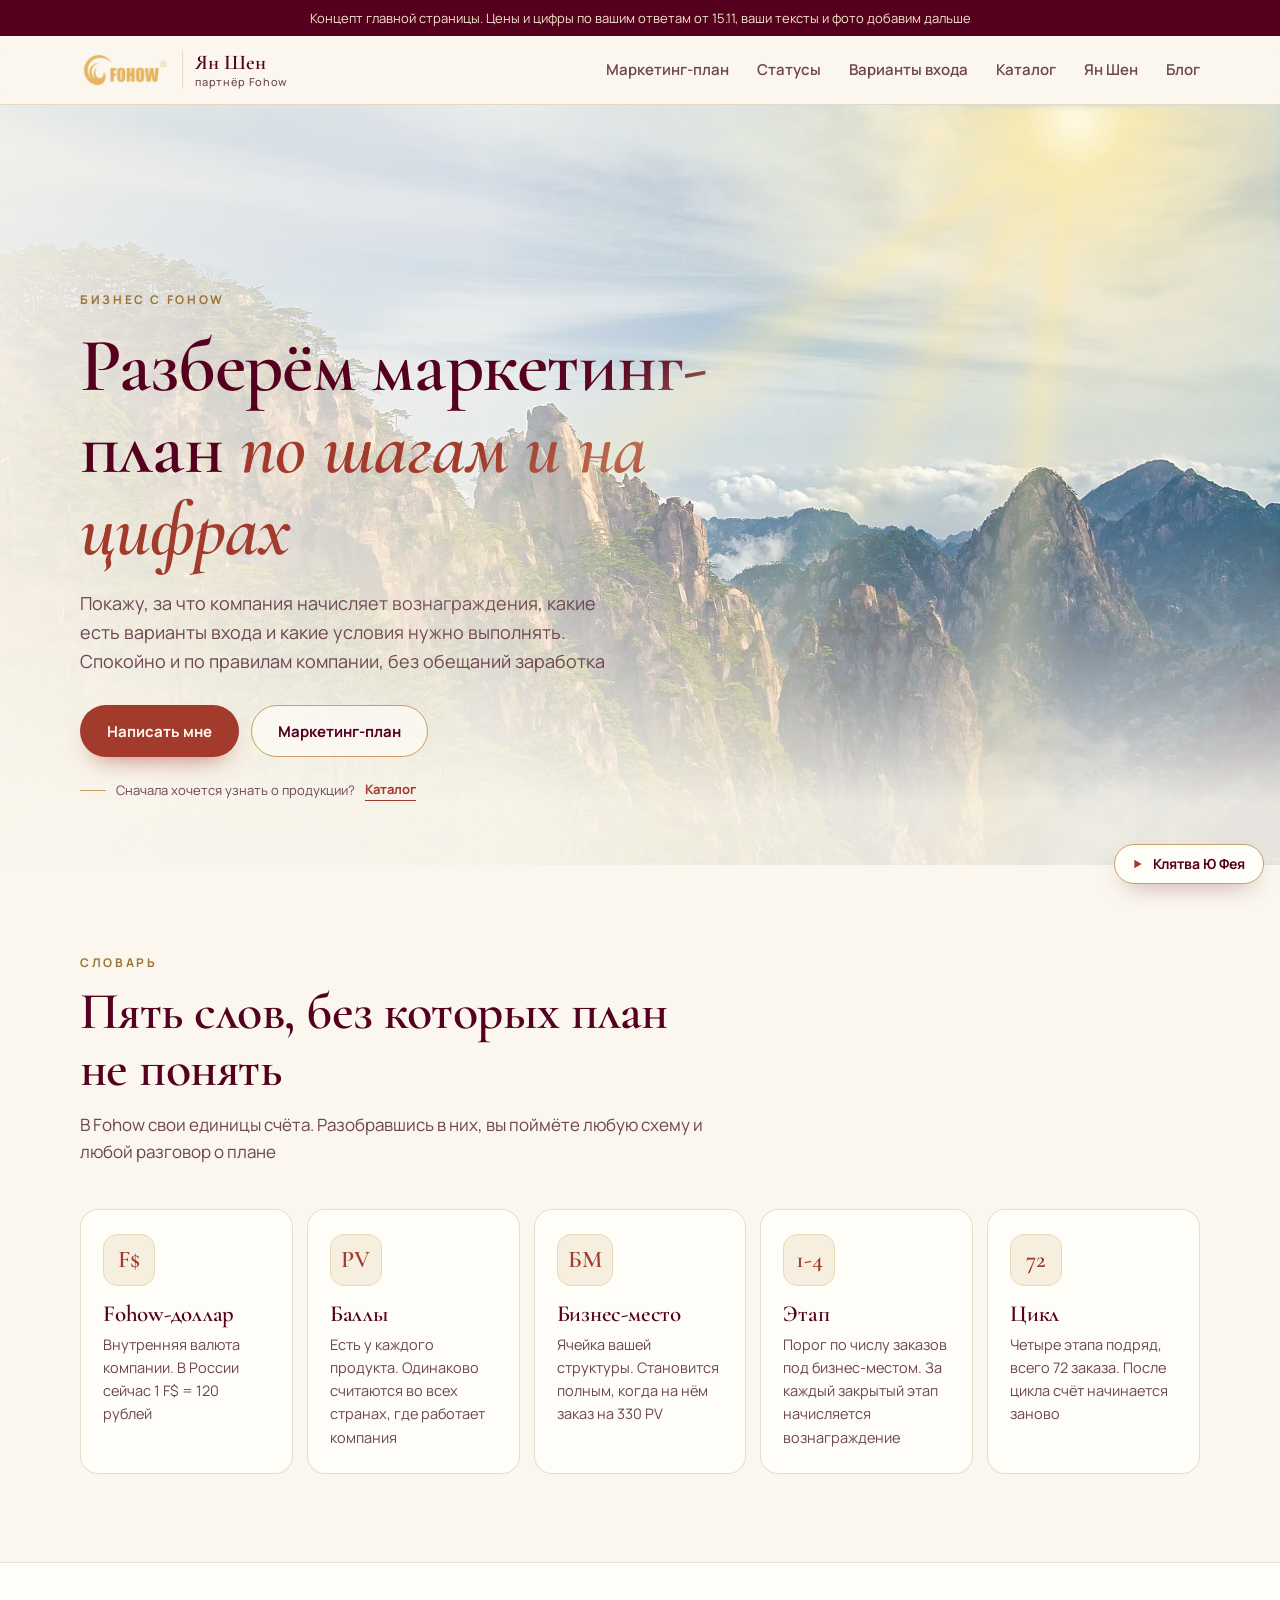
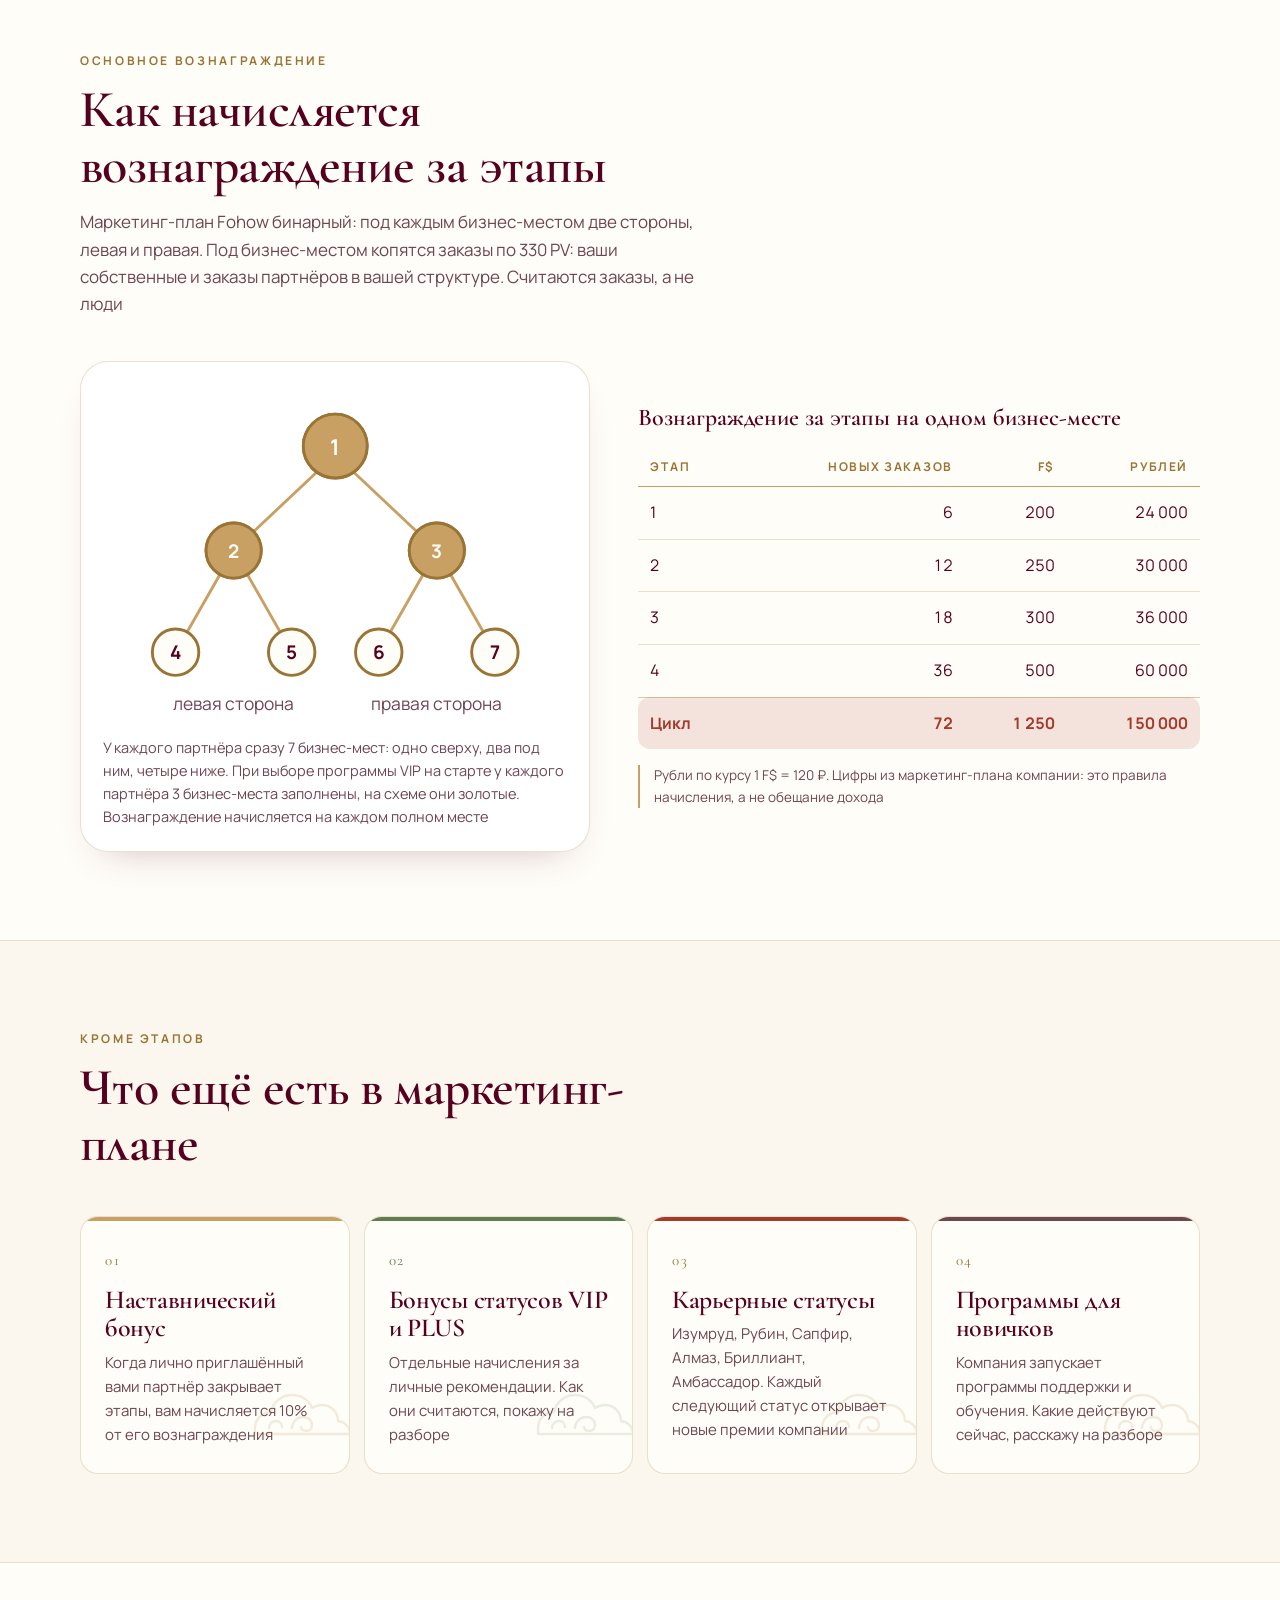
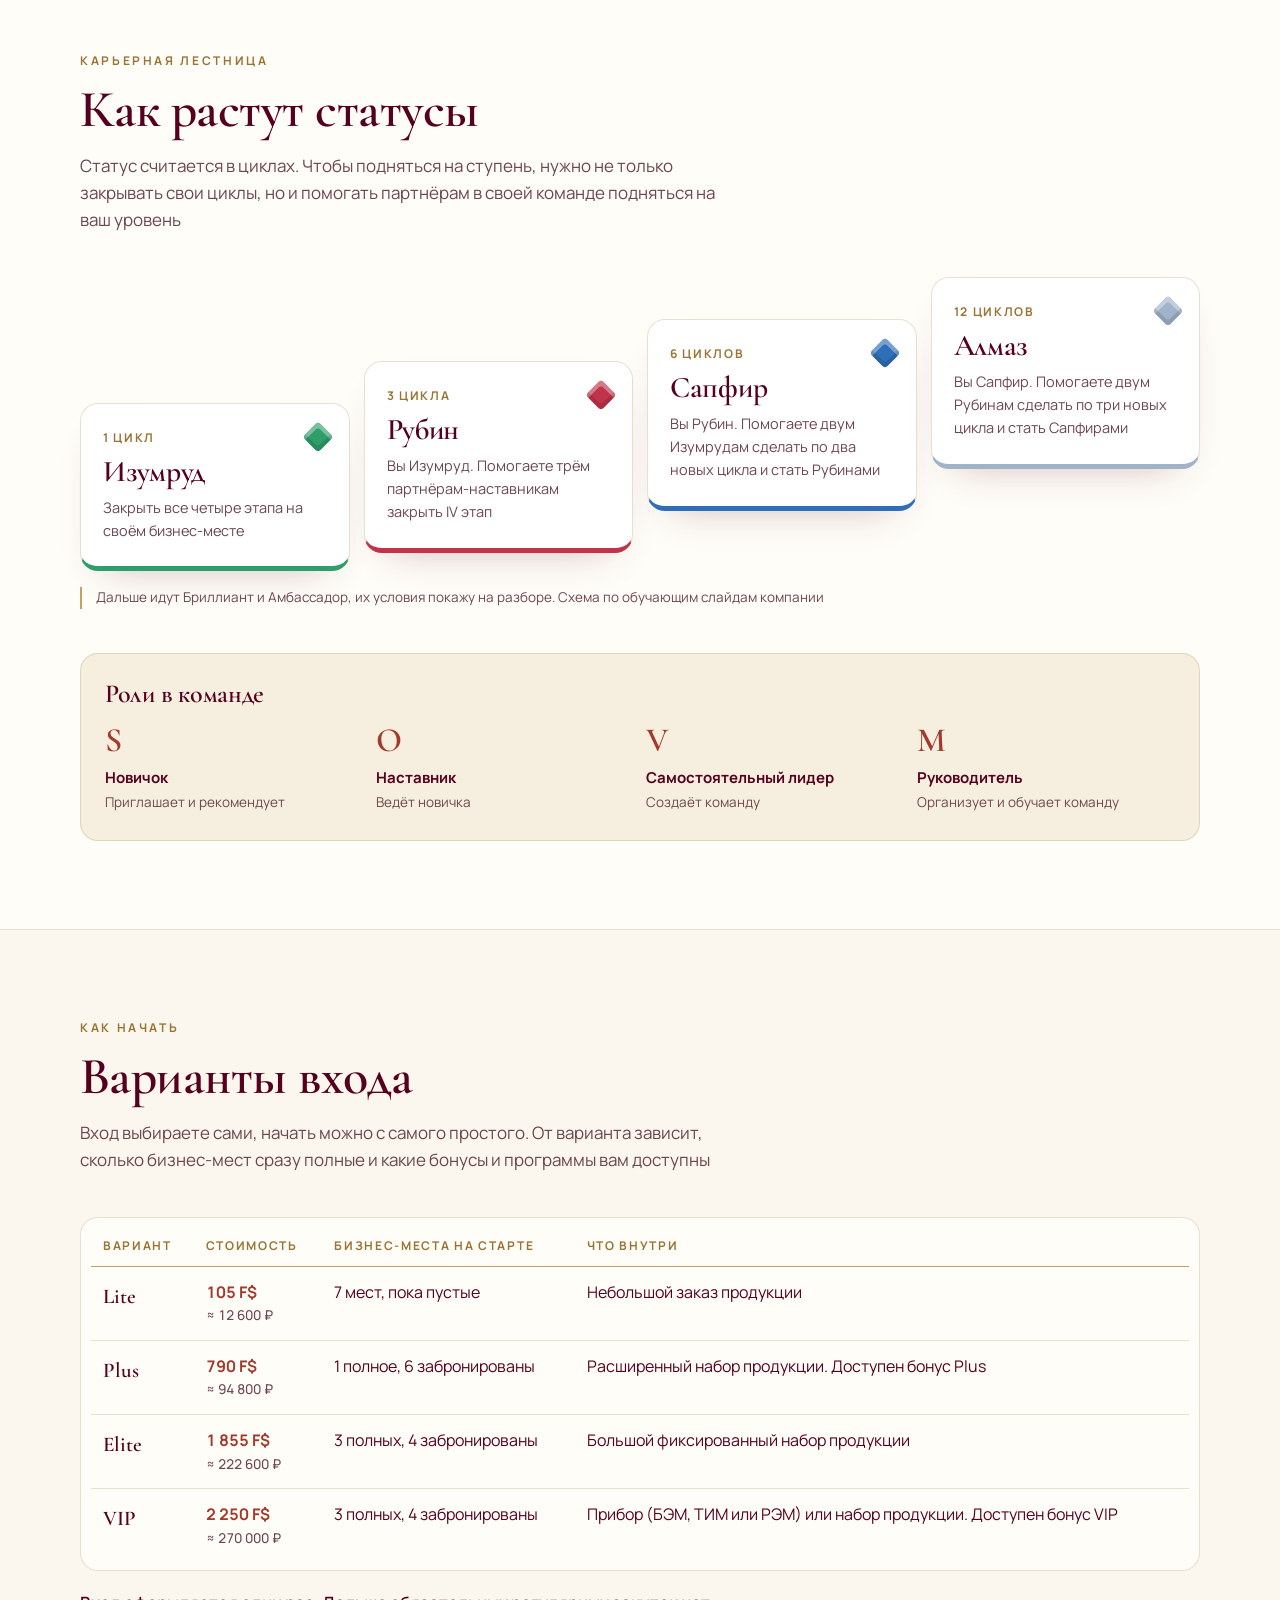
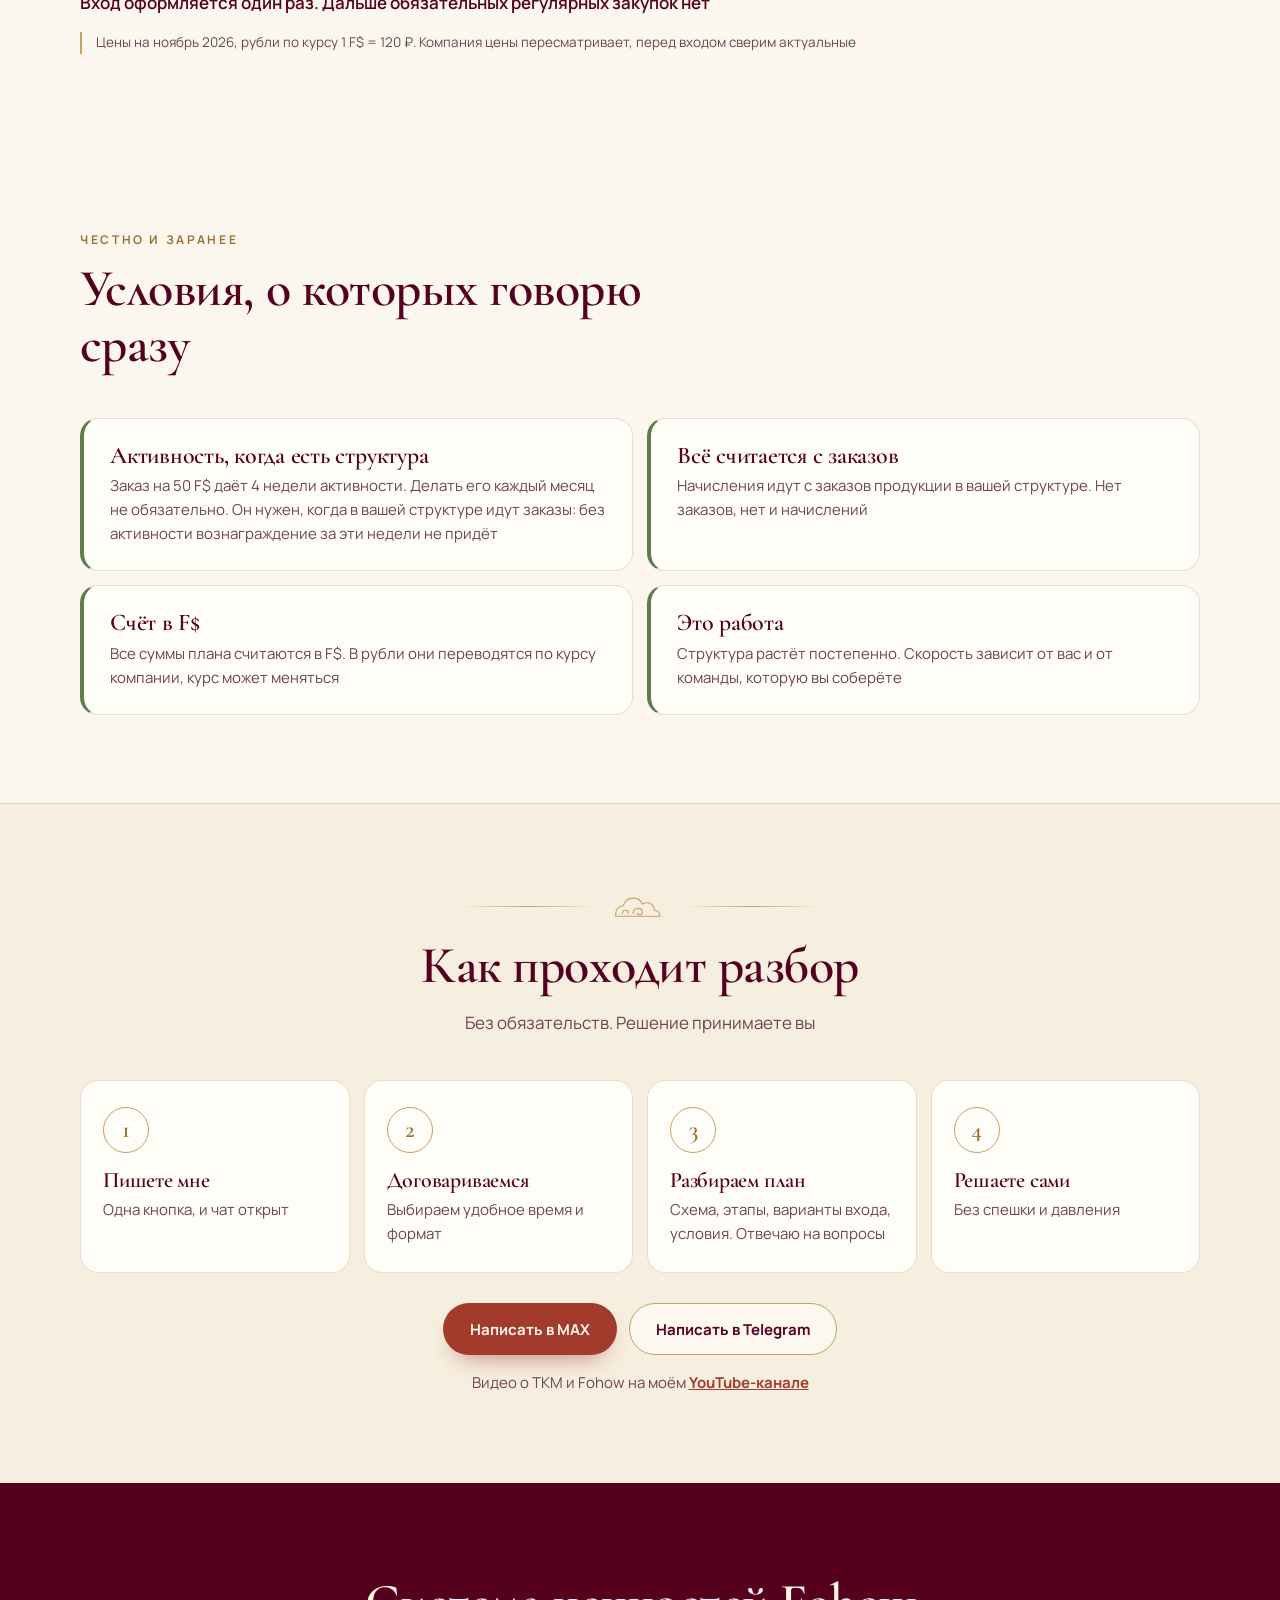
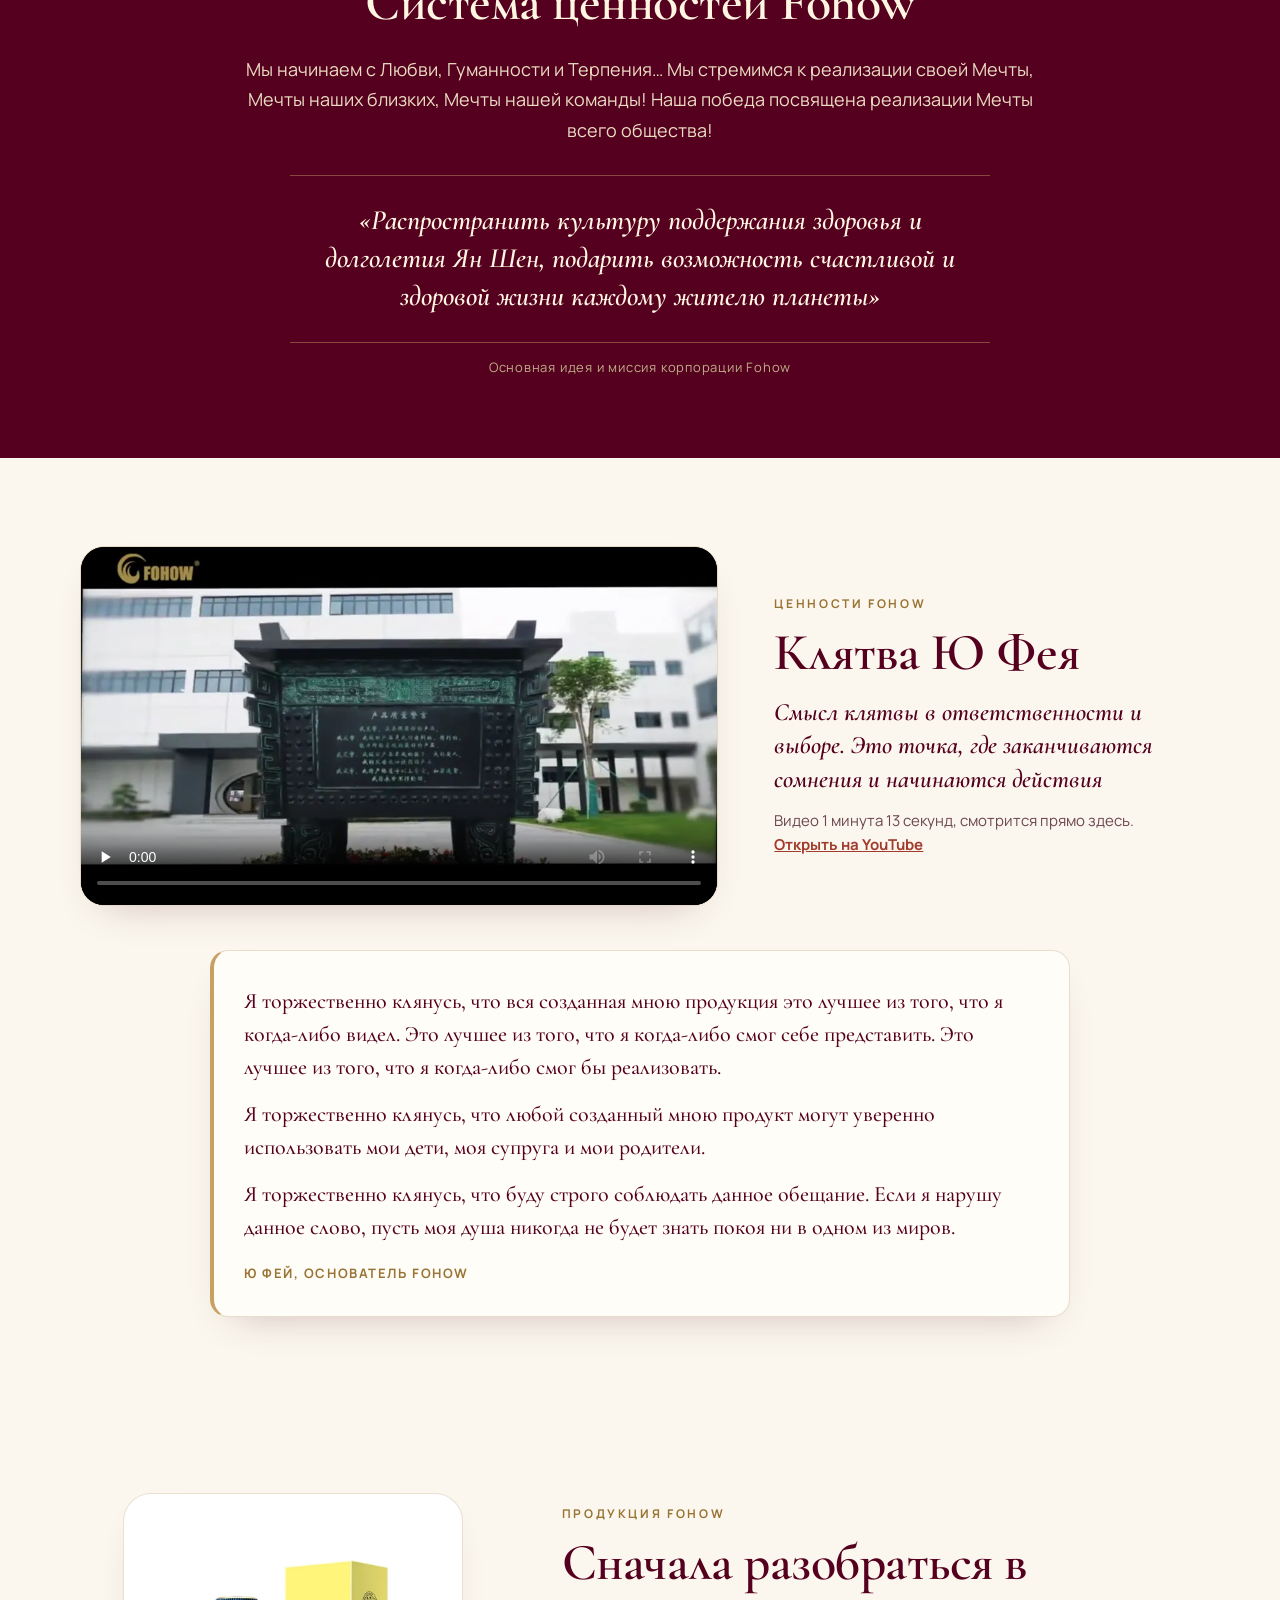
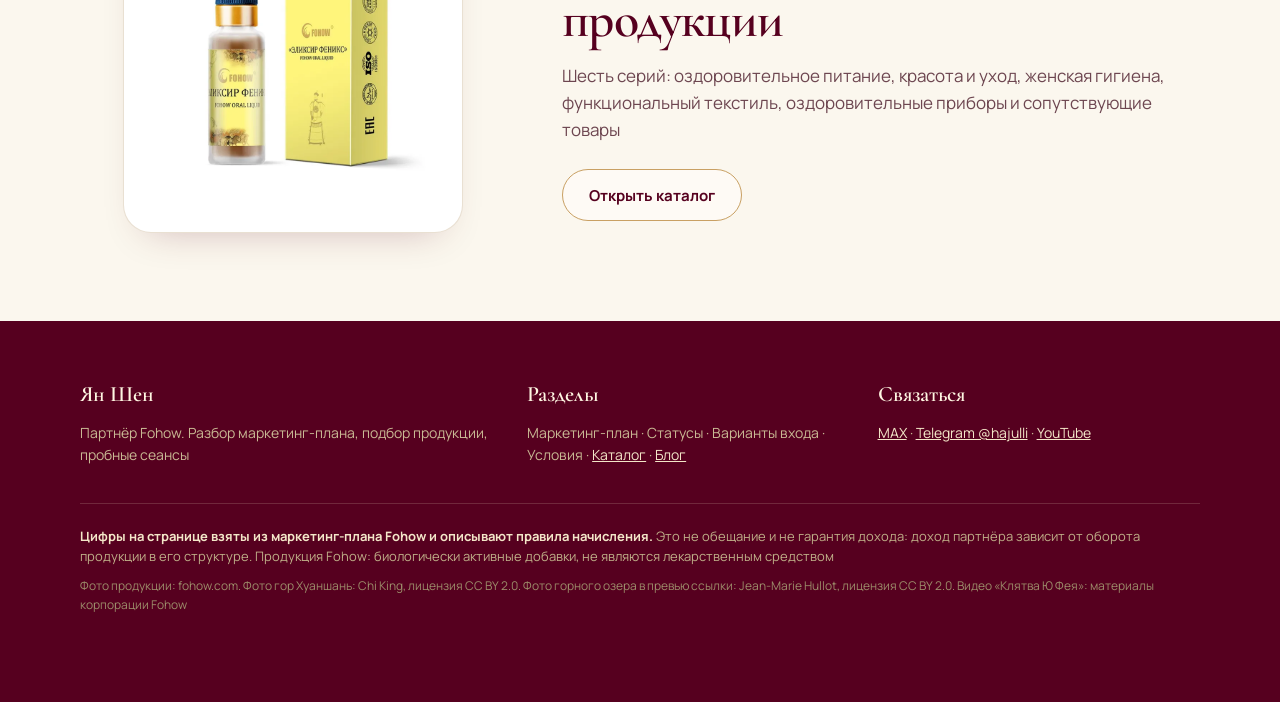
==== index.html @ 670ee3f7 "Контакты MAX, Telegram @hajulli, YouTube на всех страницах; серое фото гор заменено на солнечное (оз" ====
<!doctype html>
<html lang="ru">
<head>
<meta charset="utf-8">
<meta name="viewport" content="width=device-width,initial-scale=1">
<meta name="robots" content="noindex, nofollow">
<title>Бизнес с Fohow · разбор маркетинг-плана · Ян Шен</title>
<meta name="description" content="Партнёр Fohow разберёт с вами маркетинг-план: за что начисляются вознаграждения, какие есть варианты входа и какие условия нужно выполнять">
<meta property="og:type" content="website">
<meta property="og:locale" content="ru_RU">
<meta property="og:title" content="Бизнес с Fohow: разберём маркетинг-план по шагам">
<meta property="og:description" content="Концепт сайта партнёра Fohow: как устроен маркетинг-план, варианты входа, условия, каталог продукции">
<meta property="og:url" content="https://dubobrik-cpu.github.io/fohow/">
<meta property="og:image" content="https://dubobrik-cpu.github.io/fohow/assets/og.jpg">
<meta property="og:image:width" content="1200">
<meta property="og:image:height" content="630">
<meta name="twitter:card" content="summary_large_image">
<link rel="preconnect" href="https://fonts.googleapis.com">
<link rel="preconnect" href="https://fonts.gstatic.com" crossorigin>
<link href="https://fonts.googleapis.com/css2?family=Cormorant+Garamond:ital,wght@0,500;0,600;1,500;1,600&family=Manrope:wght@400;500;600;700&display=swap" rel="stylesheet">
<link rel="stylesheet" href="style.css">
<link rel="preload" as="image" href="assets/gory-zelen.webp">
</head>
<body>
<svg width="0" height="0" style="position:absolute" aria-hidden="true">
  <symbol id="cloud" viewBox="0 0 120 60">
    <path d="M8 46c0-9 7-16 16-16 2-10 11-17 21-17 9 0 17 5 20 13 3-2 6-3 10-3 9 0 16 7 16 16 7 1 12 6 12 13H8z" fill="none" stroke="currentColor" stroke-width="2.4" stroke-linejoin="round"/>
    <path d="M45 46c0-6 5-11 11-11s9 4 9 8-3 6-6 6-5-2-5-4" fill="none" stroke="currentColor" stroke-width="2.4" stroke-linecap="round"/>
    <path d="M22 46c0-4 3-7 7-7s6 3 6 6" fill="none" stroke="currentColor" stroke-width="2.4" stroke-linecap="round"/>
  </symbol>
</svg>

<div class="concept">Концепт главной страницы. Цены и цифры по вашим ответам от 15.11, ваши тексты и фото добавим дальше</div>

<header class="top">
  <div class="wrap">
    <a class="brand" href="index.html">
      <img src="assets/logo-fohow.png" alt="Fohow" width="90" height="30">
      <span>Ян Шен<small>партнёр Fohow</small></span>
    </a>
    <nav class="menu">
      <a href="#plan">Маркетинг-план</a>
      <a href="#statusy">Статусы</a>
      <a href="#vhod">Варианты входа</a>
      <a href="katalog.html">Каталог</a>
      <a href="yan-shen.html">Ян Шен</a>
      <a href="blog.html">Блог</a>
    </nav>
  </div>
</header>

<section class="hero" style="padding:0">
  <div class="hero-photo"><img src="assets/gory-zelen.webp" srcset="assets/gory-zelen-900.webp 900w, assets/gory-zelen.webp 1920w" sizes="100vw" alt="Зелёные склоны гор Хуаншань под голубым небом"><span class="sun" aria-hidden="true"></span></div>
  <div class="wrap">
    <div class="eyebrow">Бизнес с Fohow</div>
    <h1>Разберём маркетинг-план <em>по шагам и на цифрах</em></h1>
    <p class="lead">Покажу, за что компания начисляет вознаграждения, какие есть варианты входа и какие условия нужно выполнять. Спокойно и по правилам компании, без обещаний заработка</p>
    <div class="actions">
      <a class="btn btn-red" href="#razbor">Написать мне</a>
      <a class="btn btn-line" href="#plan">Маркетинг-план</a>
    </div>
    <div class="note">Сначала хочется узнать о продукции? <a href="katalog.html">Каталог</a></div>
  </div>
</section>

<section id="slovar">
  <div class="wrap">
    <div class="head rise">
      <div class="eyebrow">Словарь</div>
      <h2>Пять слов, без которых план не понять</h2>
      <p>В Fohow свои единицы счёта. Разобравшись в них, вы поймёте любую схему и любой разговор о плане</p>
    </div>
    <div class="gloss">
      <div class="term rise"><span class="abbr">F$</span><h3>Fohow-доллар</h3><p>Внутренняя валюта компании. В России сейчас 1 F$ = 120 рублей</p></div>
      <div class="term rise"><span class="abbr">PV</span><h3>Баллы</h3><p>Есть у каждого продукта. Одинаково считаются во всех странах, где работает компания</p></div>
      <div class="term rise"><span class="abbr">БМ</span><h3>Бизнес-место</h3><p>Ячейка вашей структуры. Становится полным, когда на нём заказ на 330 PV</p></div>
      <div class="term rise"><span class="abbr">1-4</span><h3>Этап</h3><p>Порог по числу заказов под бизнес-местом. За каждый закрытый этап начисляется вознаграждение</p></div>
      <div class="term rise"><span class="abbr">72</span><h3>Цикл</h3><p>Четыре этапа подряд, всего 72 заказа. После цикла счёт начинается заново</p></div>
    </div>
  </div>
</section>

<section class="plan" id="plan">
  <div class="wrap">
    <div class="head rise">
      <div class="eyebrow">Основное вознаграждение</div>
      <h2>Как начисляется вознаграждение за этапы</h2>
      <p>Маркетинг-план Fohow бинарный: под каждым бизнес-местом две стороны, левая и правая. Под бизнес-местом копятся заказы по 330 PV: ваши собственные и заказы партнёров в вашей структуре. Считаются заказы, а не люди</p>
    </div>
    <div class="plan-grid">
      <figure class="semerka rise">
        <svg viewBox="0 0 320 230" role="img" aria-label="Бинарная схема: одно бизнес-место сверху, под ним два, под ними четыре. Три верхних места заполнены при старте с VIP">
          <g stroke="#c9a063" stroke-width="2" fill="none">
            <path d="M160 46 L90 112 M160 46 L230 112 M90 112 L50 182 M90 112 L130 182 M230 112 L190 182 M230 112 L270 182"/>
          </g>
          <g fill="#fffdf8" stroke="#9a7434" stroke-width="2">
            <circle cx="160" cy="40" r="22"/>
            <circle cx="90" cy="112" r="19"/><circle cx="230" cy="112" r="19"/>
            <circle cx="50" cy="182" r="16"/><circle cx="130" cy="182" r="16"/><circle cx="190" cy="182" r="16"/><circle cx="270" cy="182" r="16"/>
          </g>
          <g fill="#c9a063" stroke="#9a7434" stroke-width="2">
            <circle cx="160" cy="40" r="22"/>
            <circle cx="90" cy="112" r="19"/><circle cx="230" cy="112" r="19"/>
          </g>
          <g font-family="Manrope,sans-serif" font-weight="700" fill="#fffdf8" text-anchor="middle">
            <text x="160" y="46" font-size="15">1</text>
            <text x="90" y="117" font-size="13">2</text><text x="230" y="117" font-size="13">3</text>
          </g>
          <g font-family="Manrope,sans-serif" font-size="13" font-weight="700" fill="#56001f" text-anchor="middle">
            <text x="50" y="187">4</text><text x="130" y="187">5</text><text x="190" y="187">6</text><text x="270" y="187">7</text>
          </g>
          <g font-family="Manrope,sans-serif" font-size="12" fill="#6d4650" text-anchor="middle">
            <text x="90" y="222">левая сторона</text><text x="230" y="222">правая сторона</text>
          </g>
        </svg>
        <figcaption>У каждого партнёра сразу 7 бизнес-мест: одно сверху, два под ним, четыре ниже. При выборе программы VIP на старте у каждого партнёра 3 бизнес-места заполнены, на схеме они золотые. Вознаграждение начисляется на каждом полном месте</figcaption>
      </figure>
      <div class="rise">
        <table class="stages">
          <caption>Вознаграждение за этапы на одном бизнес-месте</caption>
          <thead><tr><th>Этап</th><th>Новых заказов</th><th>F$</th><th>Рублей</th></tr></thead>
          <tbody>
            <tr><td>1</td><td>6</td><td>200</td><td>24 000</td></tr>
            <tr><td>2</td><td>12</td><td>250</td><td>30 000</td></tr>
            <tr><td>3</td><td>18</td><td>300</td><td>36 000</td></tr>
            <tr><td>4</td><td>36</td><td>500</td><td>60 000</td></tr>
          </tbody>
          <tfoot><tr><td>Цикл</td><td>72</td><td>1 250</td><td>150 000</td></tr></tfoot>
        </table>
        <p class="small-note">Рубли по курсу 1 F$ = 120 ₽. Цифры из маркетинг-плана компании: это правила начисления, а не обещание дохода</p>
      </div>
    </div>
  </div>
</section>

<section id="eshche">
  <div class="wrap">
    <div class="head rise">
      <div class="eyebrow">Кроме этапов</div>
      <h2>Что ещё есть в маркетинг-плане</h2>
    </div>
    <div class="dirs">
      <div class="dir reg rise"><span class="bar"></span><span class="num">01</span><h3>Наставнический бонус</h3><p>Когда лично приглашённый вами партнёр закрывает этапы, вам начисляется 10% от его вознаграждения</p><svg class="cloud"><use href="#cloud"/></svg></div>
      <div class="dir och rise"><span class="bar"></span><span class="num">02</span><h3>Бонусы статусов VIP и PLUS</h3><p>Отдельные начисления за личные рекомендации. Как они считаются, покажу на разборе</p><svg class="cloud"><use href="#cloud"/></svg></div>
      <div class="dir vos rise"><span class="bar"></span><span class="num">03</span><h3>Карьерные статусы</h3><p>Изумруд, Рубин, Сапфир, Алмаз, Бриллиант, Амбассадор. Каждый следующий статус открывает новые премии компании</p><svg class="cloud"><use href="#cloud"/></svg></div>
      <div class="dir app rise"><span class="bar"></span><span class="num">04</span><h3>Программы для новичков</h3><p>Компания запускает программы поддержки и обучения. Какие действуют сейчас, расскажу на разборе</p><svg class="cloud"><use href="#cloud"/></svg></div>
    </div>
  </div>
</section>

<section class="plan" id="statusy">
  <div class="wrap">
    <div class="head rise">
      <div class="eyebrow">Карьерная лестница</div>
      <h2>Как растут статусы</h2>
      <p>Статус считается в циклах. Чтобы подняться на ступень, нужно не только закрывать свои циклы, но и помогать партнёрам в своей команде подняться на ваш уровень</p>
    </div>
    <ol class="ladder">
      <li class="rung g1 rise"><span class="gem"></span><div class="cyc">1 цикл</div><h3>Изумруд</h3><p>Закрыть все четыре этапа на своём бизнес-месте</p></li>
      <li class="rung g2 rise"><span class="gem"></span><div class="cyc">3 цикла</div><h3>Рубин</h3><p>Вы Изумруд. Помогаете трём партнёрам-наставникам закрыть IV этап</p></li>
      <li class="rung g3 rise"><span class="gem"></span><div class="cyc">6 циклов</div><h3>Сапфир</h3><p>Вы Рубин. Помогаете двум Изумрудам сделать по два новых цикла и стать Рубинами</p></li>
      <li class="rung g4 rise"><span class="gem"></span><div class="cyc">12 циклов</div><h3>Алмаз</h3><p>Вы Сапфир. Помогаете двум Рубинам сделать по три новых цикла и стать Сапфирами</p></li>
    </ol>
    <p class="small-note rise">Дальше идут Бриллиант и Амбассадор, их условия покажу на разборе. Схема по обучающим слайдам компании</p>

    <div class="roles rise">
      <h3>Роли в команде</h3>
      <div class="roles-row">
        <div class="role"><b>S</b><span>Новичок</span><small>Приглашает и рекомендует</small></div>
        <div class="role"><b>O</b><span>Наставник</span><small>Ведёт новичка</small></div>
        <div class="role"><b>V</b><span>Самостоятельный лидер</span><small>Создаёт команду</small></div>
        <div class="role"><b>M</b><span>Руководитель</span><small>Организует и обучает команду</small></div>
      </div>
    </div>
  </div>
</section>

<section class="entry" id="vhod">
  <div class="wrap">
    <div class="head rise">
      <div class="eyebrow">Как начать</div>
      <h2>Варианты входа</h2>
      <p>Вход выбираете сами, начать можно с самого простого. От варианта зависит, сколько бизнес-мест сразу полные и какие бонусы и программы вам доступны</p>
    </div>
    <div class="table-scroll rise">
      <table class="entries">
        <thead><tr><th>Вариант</th><th>Стоимость</th><th>Бизнес-места на старте</th><th>Что внутри</th></tr></thead>
        <tbody>
          <tr><td><b>Lite</b></td><td class="price">105 F$<small>≈ 12 600 ₽</small></td><td>7 мест, пока пустые</td><td>Небольшой заказ продукции</td></tr>
          <tr><td><b>Plus</b></td><td class="price">790 F$<small>≈ 94 800 ₽</small></td><td>1 полное, 6 забронированы</td><td>Расширенный набор продукции. Доступен бонус Plus</td></tr>
          <tr><td><b>Elite</b></td><td class="price">1 855 F$<small>≈ 222 600 ₽</small></td><td>3 полных, 4 забронированы</td><td>Большой фиксированный набор продукции</td></tr>
          <tr><td><b>VIP</b></td><td class="price">2 250 F$<small>≈ 270 000 ₽</small></td><td>3 полных, 4 забронированы</td><td>Прибор (БЭМ, ТИМ или РЭМ) или набор продукции. Доступен бонус VIP</td></tr>
        </tbody>
      </table>
    </div>
    <p class="rise" style="margin-top:18px;font-weight:600">Вход оформляется один раз. Дальше обязательных регулярных закупок нет</p>
    <p class="small-note rise">Цены на ноябрь 2026, рубли по курсу 1 F$ = 120 ₽. Компания цены пересматривает, перед входом сверим актуальные</p>
  </div>
</section>

<section id="usloviya">
  <div class="wrap">
    <div class="head rise">
      <div class="eyebrow">Честно и заранее</div>
      <h2>Условия, о которых говорю сразу</h2>
    </div>
    <div class="terms">
      <div class="cond rise"><h3>Активность, когда есть структура</h3><p>Заказ на 50 F$ даёт 4 недели активности. Делать его каждый месяц не обязательно. Он нужен, когда в вашей структуре идут заказы: без активности вознаграждение за эти недели не придёт</p></div>
      <div class="cond rise"><h3>Всё считается с заказов</h3><p>Начисления идут с заказов продукции в вашей структуре. Нет заказов, нет и начислений</p></div>
      <div class="cond rise"><h3>Счёт в F$</h3><p>Все суммы плана считаются в F$. В рубли они переводятся по курсу компании, курс может меняться</p></div>
      <div class="cond rise"><h3>Это работа</h3><p>Структура растёт постепенно. Скорость зависит от вас и от команды, которую вы соберёте</p></div>
    </div>
  </div>
</section>

<section id="razbor" style="background:var(--cream);border-top:1px solid var(--line)">
  <div class="wrap">
    <div class="head center rise" style="text-align:center">
      <div class="ornament"><svg viewBox="0 0 120 60"><use href="#cloud"/></svg></div>
      <h2 style="margin-top:18px">Как проходит разбор</h2>
      <p>Без обязательств. Решение принимаете вы</p>
    </div>
    <div class="steps">
      <div class="step rise"><h3>Пишете мне</h3><p>Одна кнопка, и чат открыт</p></div>
      <div class="step rise"><h3>Договариваемся</h3><p>Выбираем удобное время и формат</p></div>
      <div class="step rise"><h3>Разбираем план</h3><p>Схема, этапы, варианты входа, условия. Отвечаю на вопросы</p></div>
      <div class="step rise"><h3>Решаете сами</h3><p>Без спешки и давления</p></div>
    </div>
    <div class="contact-btns rise"><a class="btn btn-red" href="https://max.ru/u/f9LHodD0cOLqeYGvfVtmsFAZgKVP3UmAt7sXaoyCzjZPrQbmNvXedQoRRjc" target="_blank" rel="noopener">Написать в MAX</a><a class="btn btn-line" href="https://t.me/hajulli" target="_blank" rel="noopener">Написать в Telegram</a></div><p class="contact-yt rise">Видео о ТКМ и Fohow на моём <a href="https://www.youtube.com/@tkmfohow" target="_blank" rel="noopener">YouTube-канале</a></p>
  </div>
</section>

<section id="tsennosti" class="values">
  <div class="wrap">
    <div class="values-card rise">
      <h2>Система ценностей Fohow</h2>
      <p class="values-lead">Мы начинаем с Любви, Гуманности и Терпения… Мы стремимся к реализации своей Мечты, Мечты наших близких, Мечты нашей команды! Наша победа посвящена реализации Мечты всего общества!</p>
      <blockquote>«Распространить культуру поддержания здоровья и долголетия Ян Шен, подарить возможность счастливой и здоровой жизни каждому жителю планеты»</blockquote>
      <p class="values-src">Основная идея и миссия корпорации Fohow</p>
    </div>
  </div>
</section>

<section id="klyatva">
  <div class="wrap oath rise">
    <div class="oath-video">
      <video controls preload="none" playsinline poster="assets/klyatva-kamen.webp" width="1024" height="576">
        <source src="assets/klyatva.mp4" type="video/mp4">
      </video>
    </div>
    <div>
      <div class="eyebrow">Ценности Fohow</div>
      <h2 style="margin:12px 0 14px">Клятва Ю Фея</h2>
      <p class="oath-sense">Смысл клятвы в ответственности и выборе. Это точка, где заканчиваются сомнения и начинаются действия</p>
      <p style="color:var(--ink-soft);font-size:15px;margin-top:12px">Видео 1 минута 13 секунд, смотрится прямо здесь. <a href="https://www.youtube.com/watch?v=zthR9BJxux4" target="_blank" rel="noopener">Открыть на YouTube</a></p>
    </div>
  </div>
  <div class="wrap">
    <blockquote class="oath-text rise">
      <p>Я торжественно клянусь, что вся созданная мною продукция это лучшее из того, что я когда-либо видел. Это лучшее из того, что я когда-либо смог себе представить. Это лучшее из того, что я когда-либо смог бы реализовать.</p>
      <p>Я торжественно клянусь, что любой созданный мною продукт могут уверенно использовать мои дети, моя супруга и мои родители.</p>
      <p>Я торжественно клянусь, что буду строго соблюдать данное обещание. Если я нарушу данное слово, пусть моя душа никогда не будет знать покоя ни в одном из миров.</p>
      <footer>Ю Фей, основатель Fohow</footer>
    </blockquote>
  </div>
</section>

<section id="katalog-tizer">
  <div class="wrap teaser rise">
    <div class="img"><img src="assets/feniks.webp" alt="Эликсир «Феникс» Fohow" width="800" height="800"></div>
    <div>
      <div class="eyebrow">Продукция Fohow</div>
      <h2 style="margin:12px 0 14px">Сначала разобраться в продукции</h2>
      <p style="color:var(--ink-soft)">Шесть серий: оздоровительное питание, красота и уход, женская гигиена, функциональный текстиль, оздоровительные приборы и сопутствующие товары</p>
      <a class="btn btn-line" href="katalog.html" style="margin-top:26px">Открыть каталог</a>
    </div>
  </div>
</section>

<footer>
  <div class="wrap">
    <div class="cols">
      <div><h4>Ян Шен</h4><p>Партнёр Fohow. Разбор маркетинг-плана, подбор продукции, пробные сеансы</p></div>
      <div><h4>Разделы</h4><p>Маркетинг-план · Статусы · Варианты входа · Условия · <a href="katalog.html">Каталог</a> · <a href="blog.html">Блог</a></p></div>
      <div><h4>Связаться</h4><p><a href="https://max.ru/u/f9LHodD0cOLqeYGvfVtmsFAZgKVP3UmAt7sXaoyCzjZPrQbmNvXedQoRRjc" target="_blank" rel="noopener">MAX</a> · <a href="https://t.me/hajulli" target="_blank" rel="noopener">Telegram @hajulli</a> · <a href="https://www.youtube.com/@tkmfohow" target="_blank" rel="noopener">YouTube</a></p></div>
    </div>
    <div class="warn"><b>Цифры на странице взяты из маркетинг-плана Fohow и описывают правила начисления.</b> Это не обещание и не гарантия дохода: доход партнёра зависит от оборота продукции в его структуре. Продукция Fohow: биологически активные добавки, не являются лекарственным средством</div>
    <div class="credit">Фото продукции: fohow.com. Фото гор Хуаншань: Chi King, лицензия CC BY 2.0. Фото горного озера в превью ссылки: Jean-Marie Hullot, лицензия CC BY 2.0. Видео «Клятва Ю Фея»: материалы корпорации Fohow</div>
  </div>
</footer>

<a class="oath-float" href="#klyatva"><svg viewBox="0 0 24 24" width="16" height="16" aria-hidden="true"><path d="M8 5.5v13l11-6.5z" fill="currentColor"/></svg>Клятва Ю Фея</a>

<script>
(function(){
  var els=document.querySelectorAll('.rise');
  if(!('IntersectionObserver' in window)||/snimok/.test(location.search)){els.forEach(function(e){e.classList.add('in')});return}
  var io=new IntersectionObserver(function(en){en.forEach(function(e){if(e.isIntersecting){e.target.classList.add('in');io.unobserve(e.target)}})},{rootMargin:'0px 0px -8% 0px'});
  els.forEach(function(e,i){e.style.transitionDelay=(i%4)*70+'ms';io.observe(e)});
})();
</script>
</body>
</html>
---- style.css ----
:root{
  --bg:#fbf7ee;
  --paper:#fffdf8;
  --cream:#f6efdf;
  --gold:#c9a063;
  --gold-deep:#9a7434;
  --gold-soft:#ead9b4;
  --ink:#56001f;
  --ink-soft:#6d4650;
  --red:#a23b2c;
  --red-soft:#f4e3dc;
  --green:#5f7d4c;
  --green-soft:#e6eddc;
  --line:rgba(154,116,52,.22);
  --radius:18px;
  --shadow:0 18px 40px -24px rgba(86,0,31,.3);
}
*{box-sizing:border-box;margin:0;padding:0}
html{scroll-behavior:smooth;-webkit-text-size-adjust:100%}
body{background:var(--bg);color:var(--ink);font:400 17px/1.6 "Manrope",system-ui,sans-serif;overflow-x:hidden}
img{max-width:100%;height:auto;display:block}
a{color:inherit}
.wrap{width:100%;max-width:1160px;margin:0 auto;padding:0 20px}
h1,h2,h3{font-family:"Cormorant Garamond",Georgia,serif;font-weight:600;line-height:1.08;letter-spacing:-.01em}
h1{font-size:clamp(40px,7vw,76px)}
h2{font-size:clamp(32px,4.6vw,52px)}
h3{font-size:26px}
.eyebrow{font-size:12px;letter-spacing:.22em;text-transform:uppercase;color:var(--gold-deep);font-weight:700}

/* полоска концепта */
.concept{background:var(--ink);color:#f3e6c8;font-size:13px;text-align:center;padding:9px 16px;line-height:1.4}

/* шапка */
header.top{position:sticky;top:0;z-index:20;background:rgba(251,247,238,.9);backdrop-filter:blur(10px);border-bottom:1px solid var(--line)}
.top .wrap{display:flex;align-items:center;justify-content:space-between;height:68px;gap:16px}
.brand{display:flex;align-items:center;gap:12px;text-decoration:none}
.brand img{height:30px;width:auto}
.brand span{font-family:"Cormorant Garamond",serif;font-size:21px;font-weight:600;border-left:1px solid var(--line);padding-left:12px;line-height:1.1}
.brand small{display:block;font:500 11px/1.3 "Manrope",sans-serif;letter-spacing:.06em;color:var(--ink-soft)}
nav.menu{display:none;gap:28px;font-size:15px;font-weight:600}
nav.menu a{text-decoration:none;color:var(--ink-soft);transition:color .2s}
nav.menu a:hover{color:var(--red)}
@media(min-width:900px){nav.menu{display:flex}}

/* кнопки */
.btn{display:inline-flex;align-items:center;justify-content:center;gap:10px;min-height:52px;padding:0 26px;border-radius:999px;font:700 15px/1 "Manrope",sans-serif;text-decoration:none;border:1.5px solid transparent;transition:transform .25s cubic-bezier(.2,.8,.2,1),background .25s,box-shadow .25s;cursor:pointer}
.btn:active{transform:scale(.97)}
.btn-red{background:var(--red);color:#fff8ee;box-shadow:0 12px 26px -14px rgba(162,59,44,.8)}
.btn-red:hover{background:#8d3124}
.btn-line{border-color:var(--gold);color:var(--ink);background:rgba(255,253,248,.7)}
.btn-line:hover{background:var(--paper)}

/* первый экран */
.hero{position:relative;overflow:hidden;background:var(--cream)}
.hero-photo{position:absolute;inset:0}
.hero-photo img{width:100%;height:100%;object-fit:cover;object-position:60% 35%;opacity:1}
.hero-photo::after{content:"";position:absolute;inset:0;background:linear-gradient(180deg,rgba(251,247,238,0) 0%,rgba(251,247,238,.1) 50%,rgba(251,247,238,.92) 92%),linear-gradient(90deg,rgba(251,247,238,.93) 0%,rgba(251,247,238,.72) 38%,rgba(251,247,238,0) 66%)}
@media(max-width:700px){
  .hero-photo{bottom:auto;height:300px}
  .hero-photo img{object-position:70% 30%;opacity:1}
  .hero-photo::after{background:linear-gradient(180deg,rgba(246,239,223,0) 0%,rgba(246,239,223,.25) 55%,rgba(246,239,223,1) 100%)}
  body .hero .wrap{padding-top:270px;min-height:0}
}
.hero .wrap{position:relative;padding-top:96px;padding-bottom:64px;min-height:min(86vh,760px);display:flex;flex-direction:column;justify-content:flex-end}
.hero h1{max-width:720px;margin:16px 0 18px}
.hero h1 em{font-style:italic;color:var(--red)}
.hero p.lead{max-width:540px;font-size:18px;color:var(--ink-soft)}
.hero .actions{display:flex;flex-wrap:wrap;gap:12px;margin-top:30px}
.hero .note{margin-top:22px;font-size:13px;color:var(--ink-soft);display:flex;align-items:center;gap:10px}
.hero .note::before{content:"";width:26px;height:1px;background:var(--gold)}

/* узор-разделитель */
.ornament{display:flex;align-items:center;gap:16px;color:var(--gold);margin:0 auto;max-width:360px}
.ornament::before,.ornament::after{content:"";flex:1;height:1px;background:linear-gradient(90deg,transparent,var(--gold),transparent)}
.ornament svg{width:56px;height:28px;flex:none}

section{padding:88px 0}
.head{max-width:640px;margin-bottom:44px}
.head h2{margin:12px 0 14px}
.head p{color:var(--ink-soft)}
.center{text-align:center;margin-left:auto;margin-right:auto}

/* направления */
.dirs{display:grid;gap:14px;grid-template-columns:1fr}
@media(min-width:640px){.dirs{grid-template-columns:1fr 1fr}}
@media(min-width:1000px){.dirs{grid-template-columns:repeat(4,1fr)}}
.dir{position:relative;background:var(--paper);border:1px solid var(--line);border-radius:var(--radius);padding:28px 24px 26px;text-decoration:none;overflow:hidden;transition:transform .35s cubic-bezier(.2,.8,.2,1),box-shadow .35s}
.dir:hover{transform:translateY(-4px);box-shadow:var(--shadow)}
.dir .num{font-family:"Cormorant Garamond",serif;font-size:15px;color:var(--gold-deep);letter-spacing:.1em}
.dir h3{margin:14px 0 8px}
.dir p{font-size:15px;color:var(--ink-soft)}
.dir .bar{position:absolute;left:0;top:0;height:4px;width:100%}
.dir.reg .bar{background:var(--gold)}
.dir.och .bar{background:var(--green)}
.dir.och .num{color:var(--green)}
.dir.vos .bar{background:var(--red)}
.dir.app .bar{background:var(--ink-soft)}
.dir .cloud{position:absolute;right:-18px;bottom:-14px;width:120px;opacity:.13;color:var(--gold-deep)}
.dir.och .cloud{color:var(--green)}

/* продукты */
.products{background:var(--paper);border-top:1px solid var(--line);border-bottom:1px solid var(--line)}
.grid{display:grid;gap:18px;grid-template-columns:1fr}
@media(min-width:640px){.grid{grid-template-columns:1fr 1fr}}
@media(min-width:1000px){.grid{grid-template-columns:repeat(4,1fr)}}
.card{display:flex;flex-direction:column;background:#fff;border:1px solid var(--line);border-radius:var(--radius);overflow:hidden;transition:transform .35s cubic-bezier(.2,.8,.2,1),box-shadow .35s}
.card:hover{transform:translateY(-4px);box-shadow:var(--shadow)}
.card .pic{aspect-ratio:1/1;background:#fff;display:flex;align-items:center;justify-content:center;padding:18px;border-bottom:1px solid var(--line)}
.card .pic img{width:100%;height:100%;object-fit:contain}
.card .body{padding:20px 20px 22px;display:flex;flex-direction:column;gap:8px;flex:1}
.tag{align-self:flex-start;font-size:11px;font-weight:700;letter-spacing:.12em;text-transform:uppercase;padding:5px 10px;border-radius:999px}
.tag.reg{background:#f6ecd6;color:var(--gold-deep)}
.tag.och{background:var(--green-soft);color:var(--green)}
.tag.vos{background:var(--red-soft);color:var(--red)}
.tag.app{background:#f3e4e8;color:var(--ink)}
.card h3{font-size:24px;margin-top:4px}
.card p{font-size:14.5px;color:var(--ink-soft);flex:1}
.card .ask{margin-top:10px;display:flex;align-items:center;justify-content:space-between;font-weight:700;font-size:14.5px;color:var(--red);text-decoration:none;border-top:1px solid var(--line);padding-top:14px}
.card .ask span{transition:transform .25s}
.card:hover .ask span{transform:translateX(4px)}

/* сеанс */
.session{display:grid;gap:36px;align-items:center}
@media(min-width:900px){.session{grid-template-columns:1fr 1fr}}
.session .img{background:#fff;border:1px solid var(--line);border-radius:28px;padding:28px;box-shadow:var(--shadow);max-width:440px;width:100%;justify-self:center}
.session ul{list-style:none;margin:22px 0 30px;display:grid;gap:12px}
.session li{display:flex;gap:12px;align-items:flex-start;color:var(--ink-soft)}
.session li::before{content:"";flex:none;width:8px;height:8px;margin-top:10px;border-radius:50%;background:var(--gold)}

/* как заказать */
.steps{display:grid;gap:14px;counter-reset:s;grid-template-columns:1fr}
@media(min-width:800px){.steps{grid-template-columns:repeat(4,1fr)}}
.step{counter-increment:s;padding:26px 22px;border-radius:var(--radius);background:var(--paper);border:1px solid var(--line)}
.step::before{content:counter(s);display:flex;align-items:center;justify-content:center;width:44px;height:44px;border-radius:50%;border:1.5px solid var(--gold);font-family:"Cormorant Garamond",serif;font-size:24px;font-weight:600;color:var(--gold-deep);margin-bottom:16px}
.step h3{font-size:22px;margin-bottom:6px}
.step p{font-size:15px;color:var(--ink-soft)}
.messengers{margin-top:26px;padding:22px 24px;border-radius:var(--radius);border:1.5px dashed var(--gold);background:rgba(255,253,248,.6);color:var(--ink-soft);font-size:15px}
.messengers b{color:var(--ink)}

/* статьи */
.articles{display:grid;gap:18px;grid-template-columns:1fr}
@media(min-width:900px){.articles{grid-template-columns:repeat(3,1fr)}}
.art{border-top:2px solid var(--gold);padding-top:20px}
.art .eyebrow{font-size:11px}
.art h3{margin:10px 0 8px;font-size:25px}
.art p{font-size:15px;color:var(--ink-soft)}

/* подвал */
footer{background:var(--ink);color:#e9dcc0;padding:56px 0 88px;font-size:14px}
footer .cols{display:grid;gap:28px}
@media(min-width:800px){footer .cols{grid-template-columns:1.3fr 1fr 1fr}}
footer h4{font-family:"Cormorant Garamond",serif;font-size:22px;font-weight:600;color:#fff6e2;margin-bottom:10px}
footer p{color:#c9b994}
footer .warn{margin-top:36px;padding-top:22px;border-top:1px solid rgba(233,220,192,.18);font-size:13px;color:#bfae88;line-height:1.55}
footer .warn b{color:#f3e6c8}
footer .credit{margin-top:10px;font-size:12px;color:#9c8c6a}

/* страница продукта */
.crumbs{font-size:13px;color:var(--ink-soft);padding:22px 0 0}
.crumbs a{text-decoration:none;color:var(--gold-deep)}
.product{display:grid;gap:36px;padding:28px 0 72px}
@media(min-width:900px){.product{grid-template-columns:1fr 1fr;gap:56px;align-items:start}}
.product .photo{background:#fff;border:1px solid var(--line);border-radius:28px;padding:26px;position:sticky;top:96px}
@media(max-width:899px){.product .photo{position:static}}
.product h1{font-size:clamp(38px,5.4vw,60px);margin:14px 0 14px}
.product .lead{font-size:18px;color:var(--ink-soft)}
.facts{margin:30px 0;display:grid;gap:0;border-top:1px solid var(--line)}
.fact{display:grid;grid-template-columns:1fr;gap:4px;padding:18px 0;border-bottom:1px solid var(--line)}
@media(min-width:560px){.fact{grid-template-columns:160px 1fr;gap:20px}}
.fact dt{font-size:12px;letter-spacing:.14em;text-transform:uppercase;font-weight:700;color:var(--gold-deep);padding-top:3px}
.fact dd{font-size:16px}
.fact dd ul{list-style:none;display:flex;flex-wrap:wrap;gap:8px}
.fact dd li{background:var(--cream);border:1px solid var(--line);padding:6px 12px;border-radius:999px;font-size:14.5px}
.askbox{background:var(--paper);border:1px solid var(--line);border-radius:var(--radius);padding:24px;box-shadow:var(--shadow)}
.askbox p{font-size:15px;color:var(--ink-soft);margin:6px 0 16px}
.askbox .btns{display:flex;flex-wrap:wrap;gap:10px}
.disclaimer{margin-top:18px;font-size:13px;color:var(--ink-soft);padding-left:14px;border-left:2px solid var(--red)}

/* главная: бизнес */
.hero .note a{color:var(--red);font-weight:700;text-decoration:none;border-bottom:1px solid currentColor}
.gloss{display:grid;gap:14px;grid-template-columns:1fr}
@media(min-width:640px){.gloss{grid-template-columns:1fr 1fr}}
@media(min-width:1000px){.gloss{grid-template-columns:repeat(5,1fr)}}
.term{background:var(--paper);border:1px solid var(--line);border-radius:var(--radius);padding:24px 22px}
.term .abbr{display:inline-flex;align-items:center;justify-content:center;min-width:52px;height:52px;padding:0 10px;border-radius:14px;background:var(--cream);border:1px solid var(--gold-soft);font:600 24px/1 "Cormorant Garamond",serif;color:var(--red)}
.term h3{font-size:23px;margin:16px 0 6px}
.term p{font-size:14.5px;color:var(--ink-soft)}
.plan{background:var(--paper);border-top:1px solid var(--line);border-bottom:1px solid var(--line)}
.plan-grid{display:grid;gap:32px;align-items:center}
@media(min-width:900px){.plan-grid{grid-template-columns:1fr 1.1fr;gap:48px}}
.semerka{background:#fff;border:1px solid var(--line);border-radius:28px;padding:26px 22px 22px;box-shadow:var(--shadow)}
.semerka svg{width:100%;height:auto;display:block}
.semerka figcaption{margin-top:14px;font-size:14.5px;color:var(--ink-soft)}
table{border-collapse:collapse;width:100%}
.stages caption{caption-side:top;text-align:left;font:600 24px/1.2 "Cormorant Garamond",serif;margin-bottom:14px}
.stages th,.entries th{font-size:12px;letter-spacing:.14em;text-transform:uppercase;font-weight:700;color:var(--gold-deep);text-align:left;padding:10px 12px;border-bottom:1.5px solid var(--gold)}
.stages td,.entries td{padding:13px 12px;border-bottom:1px solid var(--line);font-size:16px;vertical-align:top}
.stages td:nth-child(n+2),.stages th:nth-child(n+2){text-align:right;font-variant-numeric:tabular-nums;white-space:nowrap}
@media(max-width:480px){.stages td,.stages th{padding:12px 8px}.stages th{letter-spacing:.06em}}
.stages tfoot td{font-weight:700;color:var(--red);border-bottom:none;background:var(--red-soft)}
.stages tfoot td:first-child{border-radius:12px 0 0 12px}
.stages tfoot td:last-child{border-radius:0 12px 12px 0}
.small-note{margin-top:16px;font-size:13.5px;color:var(--ink-soft);padding-left:14px;border-left:2px solid var(--gold)}
.table-scroll{overflow-x:auto;background:var(--paper);border:1px solid var(--line);border-radius:var(--radius);padding:8px 10px}
.entries{min-width:560px}
.entries tr:last-child td{border-bottom:none}
.entries td b{font-family:"Cormorant Garamond",serif;font-size:21px;font-weight:600}
@media(max-width:640px){
  .table-scroll{overflow:visible;background:none;border:none;padding:0}
  .entries{min-width:0}
  .entries thead{display:none}
  .entries,.entries tbody,.entries tr,.entries td{display:block}
  .entries tr{background:var(--paper);border:1px solid var(--line);border-radius:var(--radius);padding:16px 18px;margin-bottom:10px}
  .entries td{border:none;padding:2px 0;font-size:15px}
  .entries td:first-child{margin-bottom:4px}
  .entries td:nth-child(2){margin-bottom:6px}
  .entries td:nth-child(3)::before{content:"На старте: ";color:var(--gold-deep);font-weight:700}
  .entries td:nth-child(4){color:var(--ink-soft)}
}
.entries{min-width:680px}
@media(max-width:640px){.entries{min-width:0}}
.entries td.price{font-weight:700;color:var(--red);white-space:nowrap;font-variant-numeric:tabular-nums}
.entries td.price small{display:block;font-weight:500;font-size:13.5px;color:var(--ink-soft)}
@media(max-width:640px){.entries td.price small{display:inline;margin-left:8px}}

/* солнечный луч на фото */
.hero-photo .sun{position:absolute;inset:0;pointer-events:none;background:
  radial-gradient(circle at 84% 2%,rgba(255,250,225,1) 0,rgba(255,236,170,.85) 4%,rgba(255,226,150,.4) 14%,rgba(255,226,150,.12) 30%,transparent 48%),
  conic-gradient(from 180deg at 84% 2%,transparent 0deg,rgba(255,238,180,.42) 7deg,transparent 14deg,transparent 22deg,rgba(255,238,180,.32) 30deg,transparent 38deg,transparent 47deg,rgba(255,238,180,.38) 54deg,transparent 61deg,transparent 360deg);
  -webkit-mask-image:radial-gradient(circle at 84% 2%,#000 0,#000 30%,transparent 72%);mask-image:radial-gradient(circle at 84% 2%,#000 0,#000 30%,transparent 72%);
  filter:blur(3px);z-index:1}
.hero-photo img{filter:saturate(1.2) contrast(1.03)}
@media(max-width:700px){.hero-photo .sun{background:radial-gradient(circle at 90% 0,rgba(255,250,225,1) 0,rgba(255,236,170,.8) 7%,rgba(255,226,150,.3) 22%,transparent 50%),conic-gradient(from 190deg at 90% 0,transparent 0deg,rgba(255,238,180,.4) 8deg,transparent 16deg,transparent 26deg,rgba(255,238,180,.32) 34deg,transparent 42deg,transparent 360deg)}}

/* выплаты */
.pay{display:grid;gap:14px;grid-template-columns:1fr}
@media(min-width:860px){.pay{grid-template-columns:repeat(3,1fr)}}
.pay-item{background:var(--paper);border:1px solid var(--line);border-radius:var(--radius);padding:26px 24px;border-top:4px solid var(--green)}
.pay-k{display:inline-flex;align-items:center;justify-content:center;width:52px;height:52px;border-radius:50%;background:var(--green-soft);color:var(--green);font:700 20px/1 "Manrope",sans-serif}
.pay-item h3{font-size:25px;margin:16px 0 6px}
.pay-item p{font-size:15px;color:var(--ink-soft)}

/* лестница статусов */
.ladder{list-style:none;display:grid;gap:12px;grid-template-columns:1fr;align-items:start}
@media(min-width:900px){.ladder{grid-template-columns:repeat(4,1fr);gap:14px}
  .rung.g1{margin-top:126px}.rung.g2{margin-top:84px}.rung.g3{margin-top:42px}}
.rung{position:relative;background:#fff;border:1px solid var(--line);border-radius:var(--radius);padding:24px 22px 24px;box-shadow:var(--shadow);border-bottom:5px solid var(--gem)}
.rung.g1{--gem:#2f9e6a}.rung.g2{--gem:#c0334a}.rung.g3{--gem:#2f6fb8}.rung.g4{--gem:#9fb4c8}
.rung .gem{position:absolute;right:20px;top:22px;width:22px;height:22px;background:var(--gem);transform:rotate(45deg);border-radius:4px;box-shadow:inset -4px -4px 0 rgba(0,0,0,.12),inset 4px 4px 0 rgba(255,255,255,.35)}
.rung .cyc{font-size:12px;letter-spacing:.14em;text-transform:uppercase;font-weight:700;color:var(--gold-deep)}
.rung h3{font-size:30px;margin:8px 0 8px}
.rung p{font-size:14.5px;color:var(--ink-soft)}
.roles{margin-top:44px;padding:26px 24px;border-radius:var(--radius);background:var(--cream);border:1px solid var(--line)}
.roles h3{font-size:26px;margin-bottom:16px}
.roles-row{display:grid;gap:12px;grid-template-columns:1fr 1fr}
@media(min-width:900px){.roles-row{grid-template-columns:repeat(4,1fr)}}
.role{display:flex;flex-direction:column;gap:2px}
.role b{font:600 34px/1 "Cormorant Garamond",serif;color:var(--red)}
.role span{font-weight:700;font-size:15px;margin-top:6px}
.role small{font-size:13.5px;color:var(--ink-soft)}

/* клятва */
.oath{display:grid;gap:30px;align-items:center}
@media(min-width:900px){.oath{grid-template-columns:1.2fr .8fr;gap:56px}}
.oath-video{position:relative;display:block;border-radius:24px;overflow:hidden;box-shadow:var(--shadow);border:1px solid var(--line)}
.oath-video img{width:100%;aspect-ratio:16/9;object-fit:cover}
.oath-video .play{position:absolute;left:22px;bottom:22px;width:68px;height:68px;border-radius:50%;background:rgba(162,59,44,.92);color:#fff8ee;display:flex;align-items:center;justify-content:center;padding-left:4px;transition:transform .25s}
.oath-video:hover .play{transform:scale(1.08)}
.oath-float{position:fixed;right:16px;bottom:16px;z-index:30;display:inline-flex;align-items:center;gap:8px;padding:11px 18px 11px 14px;border-radius:999px;background:var(--paper);border:1.5px solid var(--gold);color:var(--ink);font:700 14px/1 "Manrope",sans-serif;text-decoration:none;box-shadow:0 10px 26px -12px rgba(86,0,31,.45);transition:transform .25s}
.oath-float svg{color:var(--red)}
.oath-float:hover{transform:translateY(-2px)}
@media(max-width:480px){.oath-float{right:12px;bottom:12px;padding:10px 14px 10px 12px;font-size:13px}}
.terms{display:grid;gap:14px;grid-template-columns:1fr}
@media(min-width:800px){.terms{grid-template-columns:1fr 1fr}}
.cond{padding:24px 24px 24px 26px;border-radius:var(--radius);background:var(--paper);border:1px solid var(--line);border-left:4px solid var(--green)}
.cond h3{font-size:24px;margin-bottom:6px}
.cond p{font-size:15px;color:var(--ink-soft)}
.teaser{display:grid;gap:32px;align-items:center}
@media(min-width:900px){.teaser{grid-template-columns:.8fr 1.2fr;gap:56px}}
.teaser .img{background:#fff;border:1px solid var(--line);border-radius:28px;padding:26px;max-width:340px;width:100%;justify-self:center;box-shadow:var(--shadow)}
footer a{color:#f3e6c8}

/* появление при прокрутке, спокойно */
.rise{opacity:0;transform:translateY(18px);transition:opacity .8s ease,transform .8s cubic-bezier(.2,.8,.2,1)}
.rise.in{opacity:1;transform:none}
@media (prefers-reduced-motion:reduce){.rise{opacity:1;transform:none;transition:none}.dir,.card,.btn{transition:none}}

/* ценности: Мечта Феникс */
.values{background:var(--ink);color:#f3e6c8;padding:80px 0}
.values-card{max-width:820px;margin:0 auto;text-align:center}
.values .eyebrow{color:var(--gold)}
.values h2{color:#fff6e2;margin:12px 0 22px}
.values-lead{font-size:18px;line-height:1.7;color:#e9dcc0}
.values blockquote{margin:30px auto 0;max-width:700px;padding:26px 24px;border-top:1px solid rgba(201,160,99,.45);border-bottom:1px solid rgba(201,160,99,.45);font:italic 600 clamp(22px,2.6vw,28px)/1.35 "Cormorant Garamond",Georgia,serif;color:#fff6e2}
.values-src{margin-top:14px;font-size:13px;letter-spacing:.06em;color:#bfae88}
.oath-video video{display:block;width:100%;height:auto;aspect-ratio:16/9;background:#000;object-fit:contain}
.oath-sense{font:italic 600 clamp(21px,2.2vw,25px)/1.35 "Cormorant Garamond",Georgia,serif;color:var(--ink)}
.oath-sense+p a{color:var(--red);font-weight:700}
.oath-text{margin:44px auto 0;max-width:860px;padding:34px 30px;background:var(--paper);border:1px solid var(--line);border-left:4px solid var(--gold);border-radius:var(--radius);box-shadow:var(--shadow)}
.oath-text p{font:500 clamp(19px,2vw,22px)/1.5 "Cormorant Garamond",Georgia,serif;color:var(--ink)}
.oath-text p+p{margin-top:14px}
.oath-text footer{all:unset;display:block;margin-top:20px;font:700 13px/1.4 "Manrope",sans-serif;letter-spacing:.12em;text-transform:uppercase;color:var(--gold-deep)}
@media(max-width:480px){.oath-text{padding:24px 20px}}

/* каталог: приборы и о компании */
@media(min-width:1000px){.grid.grid-3{grid-template-columns:repeat(3,1fr)}}
.about{background:var(--paper);border-top:1px solid var(--line);border-bottom:1px solid var(--line)}
.about-grid{display:grid;gap:18px;grid-template-columns:1fr}
@media(min-width:800px){.about-grid{grid-template-columns:repeat(3,1fr)}}
.about-card{background:#fff;border:1px solid var(--line);border-radius:var(--radius);overflow:hidden;display:flex;flex-direction:column}
.about-card img{width:100%;aspect-ratio:4/3;object-fit:cover}
.about-card figcaption{padding:20px 22px 24px}
.about-card h3{font-size:25px;margin-bottom:8px}
.about-card p{font-size:14.5px;color:var(--ink-soft)}
.certs{margin-top:28px;padding:26px 24px;border-radius:var(--radius);background:var(--cream);border:1px solid var(--line)}
.certs h3{font-size:26px;margin-bottom:14px}
.certs ul{list-style:none;display:flex;flex-wrap:wrap;gap:8px}
.certs li{background:#fff;border:1px solid var(--gold-soft);padding:7px 14px;border-radius:999px;font-size:14.5px;font-weight:600}

/* каталог по сериям */
@media(min-width:1000px){.dirs.dirs-3{grid-template-columns:repeat(3,1fr)}}
.dir .num{white-space:nowrap}
.series{background:var(--paper);border:1px solid var(--line);border-radius:var(--radius);padding:26px 24px;margin-bottom:14px;scroll-margin-top:90px}
.series-head{display:flex;align-items:baseline;justify-content:space-between;gap:12px;flex-wrap:wrap;margin-bottom:14px}
.series-head h3{font-size:28px}
.series-head span{font-size:12px;letter-spacing:.14em;text-transform:uppercase;font-weight:700;color:var(--gold-deep)}
.series ol{columns:1;column-gap:36px;padding-left:22px;color:var(--ink);font-size:15.5px}
@media(min-width:760px){.series ol{columns:2}}
.series li{break-inside:avoid;padding:5px 0;border-bottom:1px dashed var(--line)}
.series li::marker{color:var(--gold-deep);font-weight:700}
.series .ask{display:inline-flex;gap:8px;margin-top:16px;font-weight:700;font-size:14.5px;color:var(--red);text-decoration:none}
.bad-warn{margin:0 0 16px;padding:14px 18px;border-radius:12px;background:var(--red-soft);border:1.5px solid var(--red);color:var(--ink);font-weight:700;font-size:clamp(16px,1.8vw,19px);text-align:center}

/* yan-shen.html: шаги по три */
@media(min-width:800px){.steps.steps-3{grid-template-columns:repeat(3,1fr)}}

/* блог */
.blog-hero{padding:72px 0 40px;background:var(--cream);border-bottom:1px solid var(--line)}
.blog-hero h1{margin:12px 0 14px;font-size:clamp(40px,6vw,64px)}
.blog-hero h1 em{color:var(--red)}
.blog-hero .lead{color:var(--ink-soft);max-width:560px}
.blog-list{padding:56px 0 24px}
.feed{max-width:720px;margin:0 auto;display:grid;gap:22px}
.feed-note{max-width:720px;margin:26px auto 0}
.post{background:var(--paper);border:1px solid var(--line);border-radius:var(--radius);padding:28px 30px;box-shadow:var(--shadow);overflow:hidden;overflow-wrap:anywhere}
.post h2{font-size:clamp(28px,3.4vw,34px);margin:10px 0 4px}
.post-text{color:var(--ink-soft)}
.post-text p,.post-text ul{margin-top:12px}
.post-text ul{list-style:none;padding:0}
.post-text li{position:relative;padding-left:20px;margin-top:6px}
.post-text li::before{content:"";position:absolute;left:2px;top:.68em;width:7px;height:7px;border-radius:50%;background:var(--gold)}
.post-pic{margin:22px -30px -28px;border-top:1px solid var(--line)}
.post-pic img{width:100%;max-height:560px;object-fit:cover}
.post-pic figcaption{font-size:12px;color:var(--ink-soft);padding:8px 30px 12px}
.pusto{opacity:.55;font-style:italic}
@media(max-width:600px){.post{padding:22px 20px}.post-pic{margin:20px -20px -22px}.post-pic figcaption{padding:8px 20px 12px}}

/* страница «Написать в блог» */
.btn-sm{min-height:40px;padding:0 18px;font-size:14px}
.pisat-main{padding:44px 0 80px}
.pisat-grid{display:grid;gap:36px;align-items:start}
@media(min-width:960px){.pisat-grid{grid-template-columns:minmax(0,1fr) minmax(0,1fr)}}
.pisat-form h1{font-size:clamp(34px,4.4vw,46px);margin:8px 0 22px}
.fld{display:block;margin-bottom:18px}
.fld>span{display:block;font-weight:700;font-size:15px;margin-bottom:7px}
.fld>span i{font-style:normal;font-weight:500;color:var(--ink-soft);font-size:13px;margin-left:6px}
.fld small{display:block;margin-top:6px;font-size:13px;color:var(--ink-soft);line-height:1.45}
.fld input[type=text],.fld input[type=password],.fld textarea{width:100%;font:500 16px/1.5 "Manrope",sans-serif;color:var(--ink);background:#fff;border:1.5px solid var(--line);border-radius:12px;padding:12px 14px;outline:none;transition:border-color .2s}
.fld input:focus,.fld textarea:focus{border-color:var(--gold)}
.fld textarea{resize:vertical;min-height:180px}
.foto-btn{display:inline-flex;align-items:center;min-height:46px;padding:0 18px;border:1.5px dashed var(--gold);border-radius:12px;background:#fff;cursor:pointer;max-width:100%}
.foto-btn input{position:absolute;width:1px;height:1px;opacity:0}
.foto-btn b{font-weight:600;font-size:15px;overflow:hidden;text-overflow:ellipsis;white-space:nowrap}
.link-btn{background:none;border:0;color:var(--red);font:600 14px "Manrope",sans-serif;cursor:pointer;padding:6px 0;text-decoration:underline}
#foto-del{margin-left:14px}
.proverka{margin:6px 0 20px;display:grid;gap:10px;font-size:14.5px;line-height:1.5}
.proverka>div{border-radius:12px;padding:12px 14px;background:var(--cream)}
.pr-ok.good{background:var(--green-soft);color:var(--green);font-weight:600}
.pr-red{background:var(--red-soft)!important;color:#7a2418}
.pr-yel{background:#f8efd9!important;color:#6d5320}
mark.mr{background:#e9b9ad;color:#5a1208;border-radius:4px;padding:0 4px}
mark.my{background:#f0dca8;color:#5a4410;border-radius:4px;padding:0 4px}
.btn-wide{width:100%}
.btn:disabled{opacity:.45;cursor:not-allowed;box-shadow:none}
.otvet{margin-top:14px;font-size:14.5px;line-height:1.5}
.otvet.info{color:var(--ink-soft)}
.otvet.err{color:var(--red);font-weight:600}
.otvet.good{color:#2f6b3a;font-weight:600}
/* сертификат на приборы (katalog.html#sertifikat) */
.cert-doc{margin-top:28px;display:grid;gap:24px;padding:24px;background:#fff;border:1px solid var(--line);border-radius:var(--radius);align-items:start}
@media(min-width:760px){.cert-doc{grid-template-columns:240px minmax(0,1fr);gap:32px;padding:28px}}
.cert-pic{display:block;max-width:240px;border:1px solid var(--line);border-radius:8px;overflow:hidden;box-shadow:0 6px 18px rgba(86,0,31,.08)}
.cert-pic img{width:100%;height:auto;display:block}
.cert-doc h3{font-family:'Manrope',sans-serif;font-size:20px;font-weight:700;margin:8px 0 12px;overflow-wrap:anywhere}
.cert-doc ul{list-style:none;display:grid;gap:8px;margin-bottom:14px}
.cert-doc li{font-size:14.5px;color:var(--ink-soft);line-height:1.5}
.cert-doc li b{color:var(--ink)}
.certs li a{color:inherit;text-decoration:underline;text-decoration-color:var(--gold)}
.otvet a{color:inherit}
.pisat-side .eyebrow{margin-bottom:12px}
.feed-preview{max-width:none}
.moi{margin-top:34px}
.moi ul{list-style:none;padding:0;border-top:1px solid var(--line)}
.moi li{display:flex;justify-content:space-between;align-items:center;gap:14px;padding:12px 0;border-bottom:1px solid var(--line);font-size:15px}
.moi li span{min-width:0;overflow-wrap:anywhere}
.moi li small{display:block;font-size:12.5px;color:var(--ink-soft)}
@media(max-width:480px){.pisat .brand small{display:none}.pisat .brand span{font-size:19px}}

.contact-btns{display:flex;flex-wrap:wrap;justify-content:center;gap:12px;margin-top:30px}
.contact-yt{text-align:center;margin-top:16px;font-size:15px;color:var(--ink-soft)}
.contact-yt a{color:var(--red);font-weight:700}
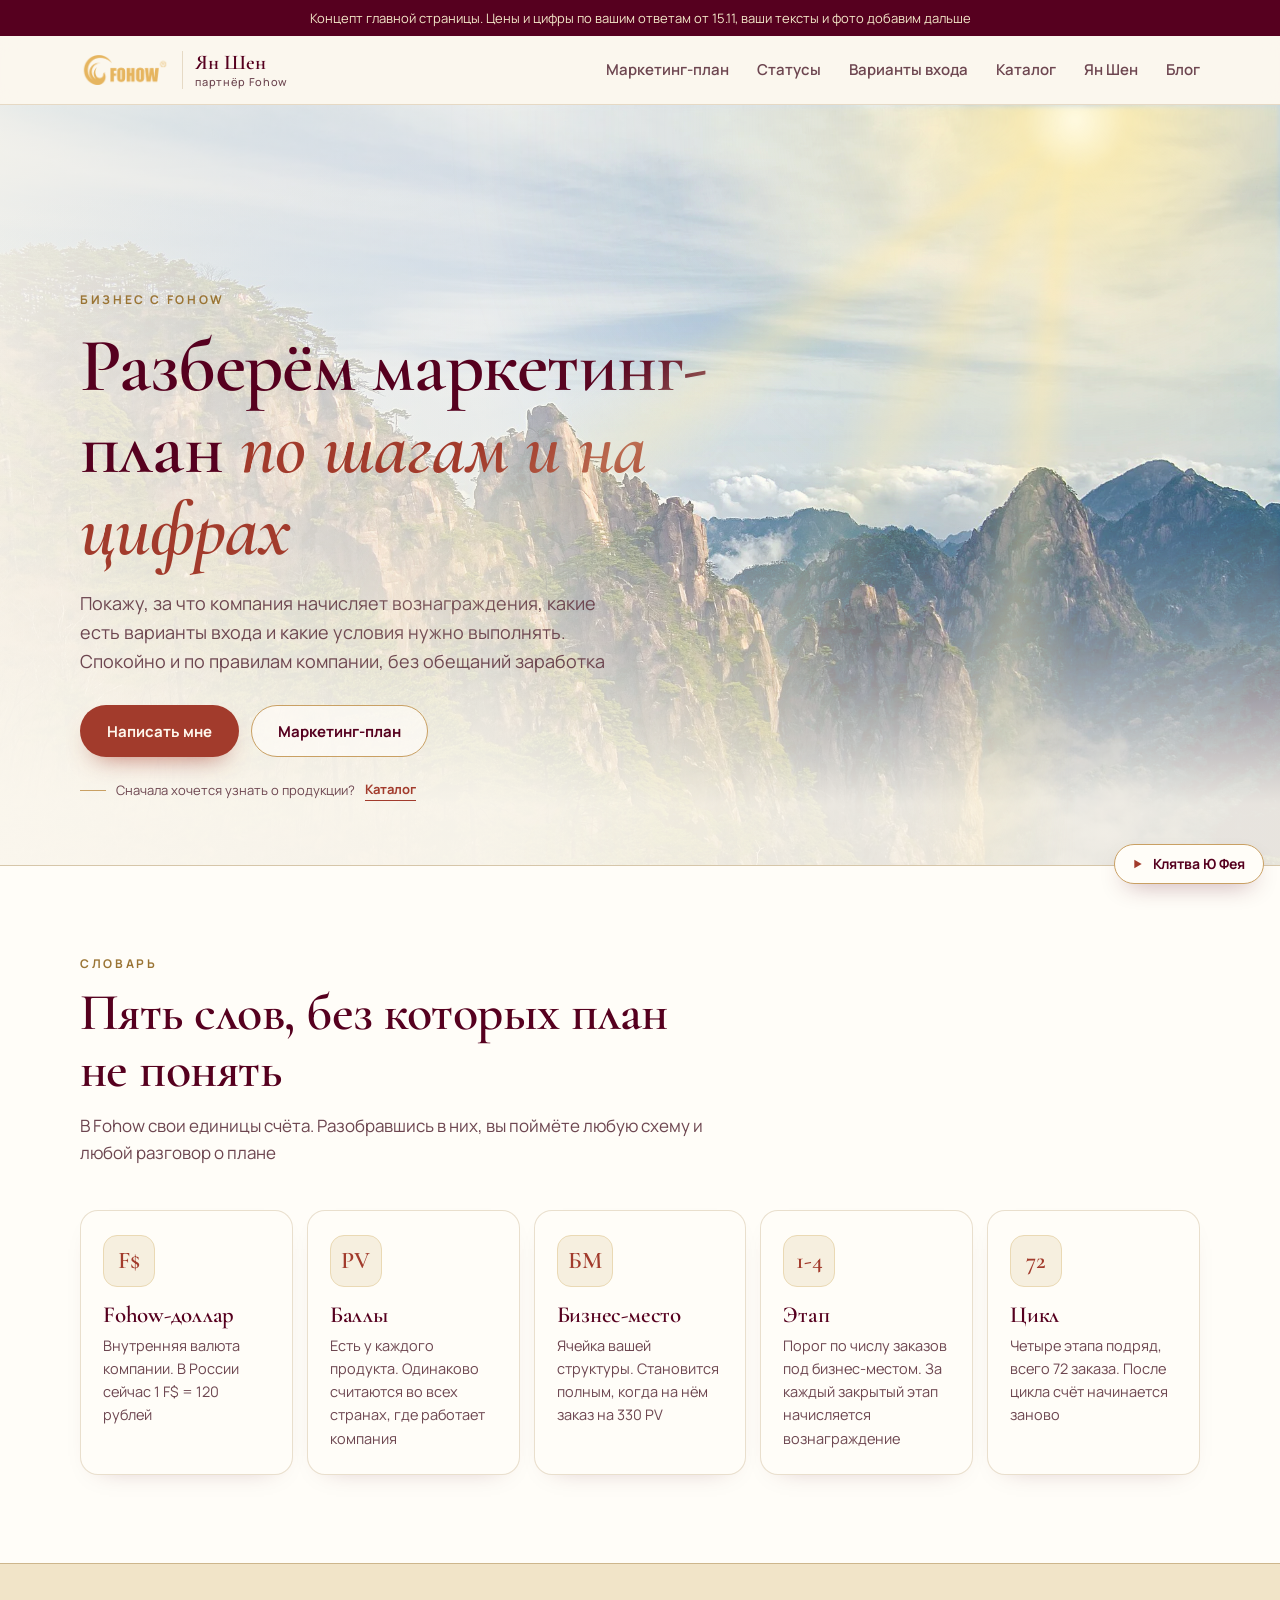
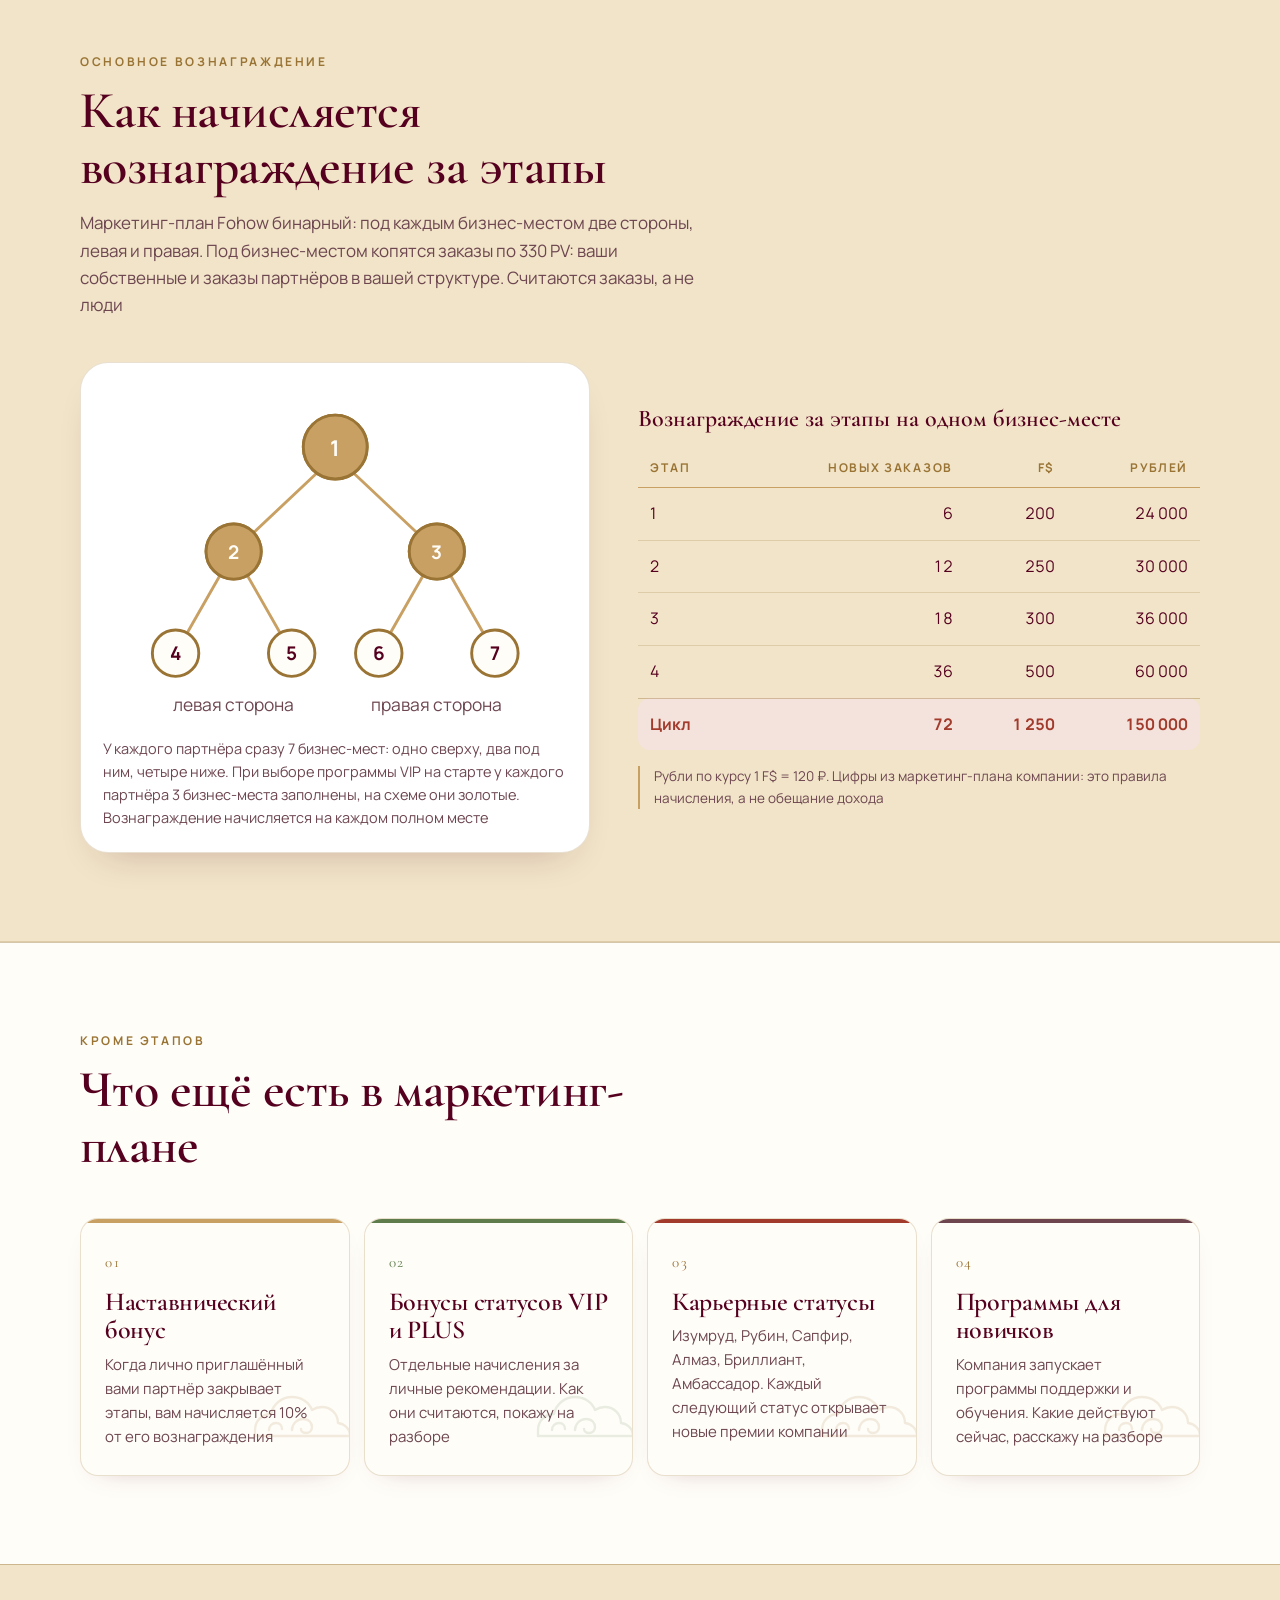
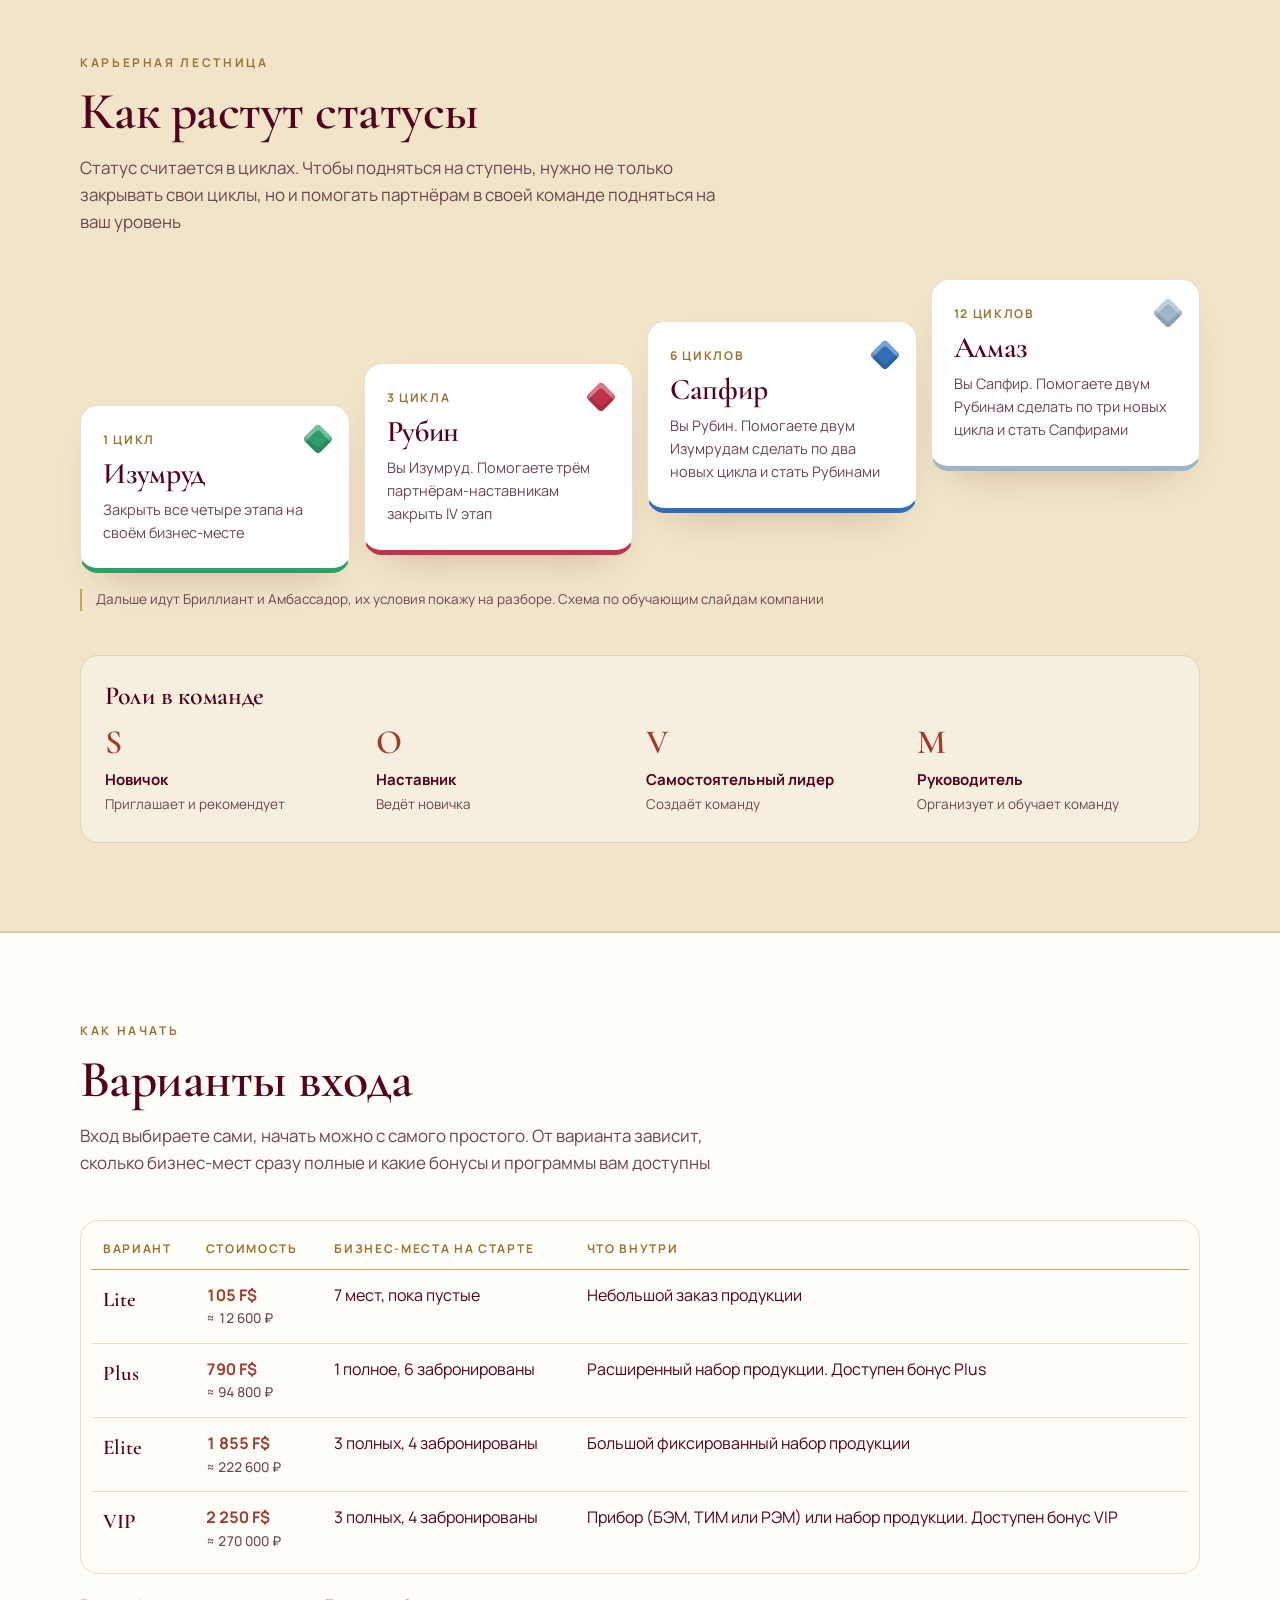
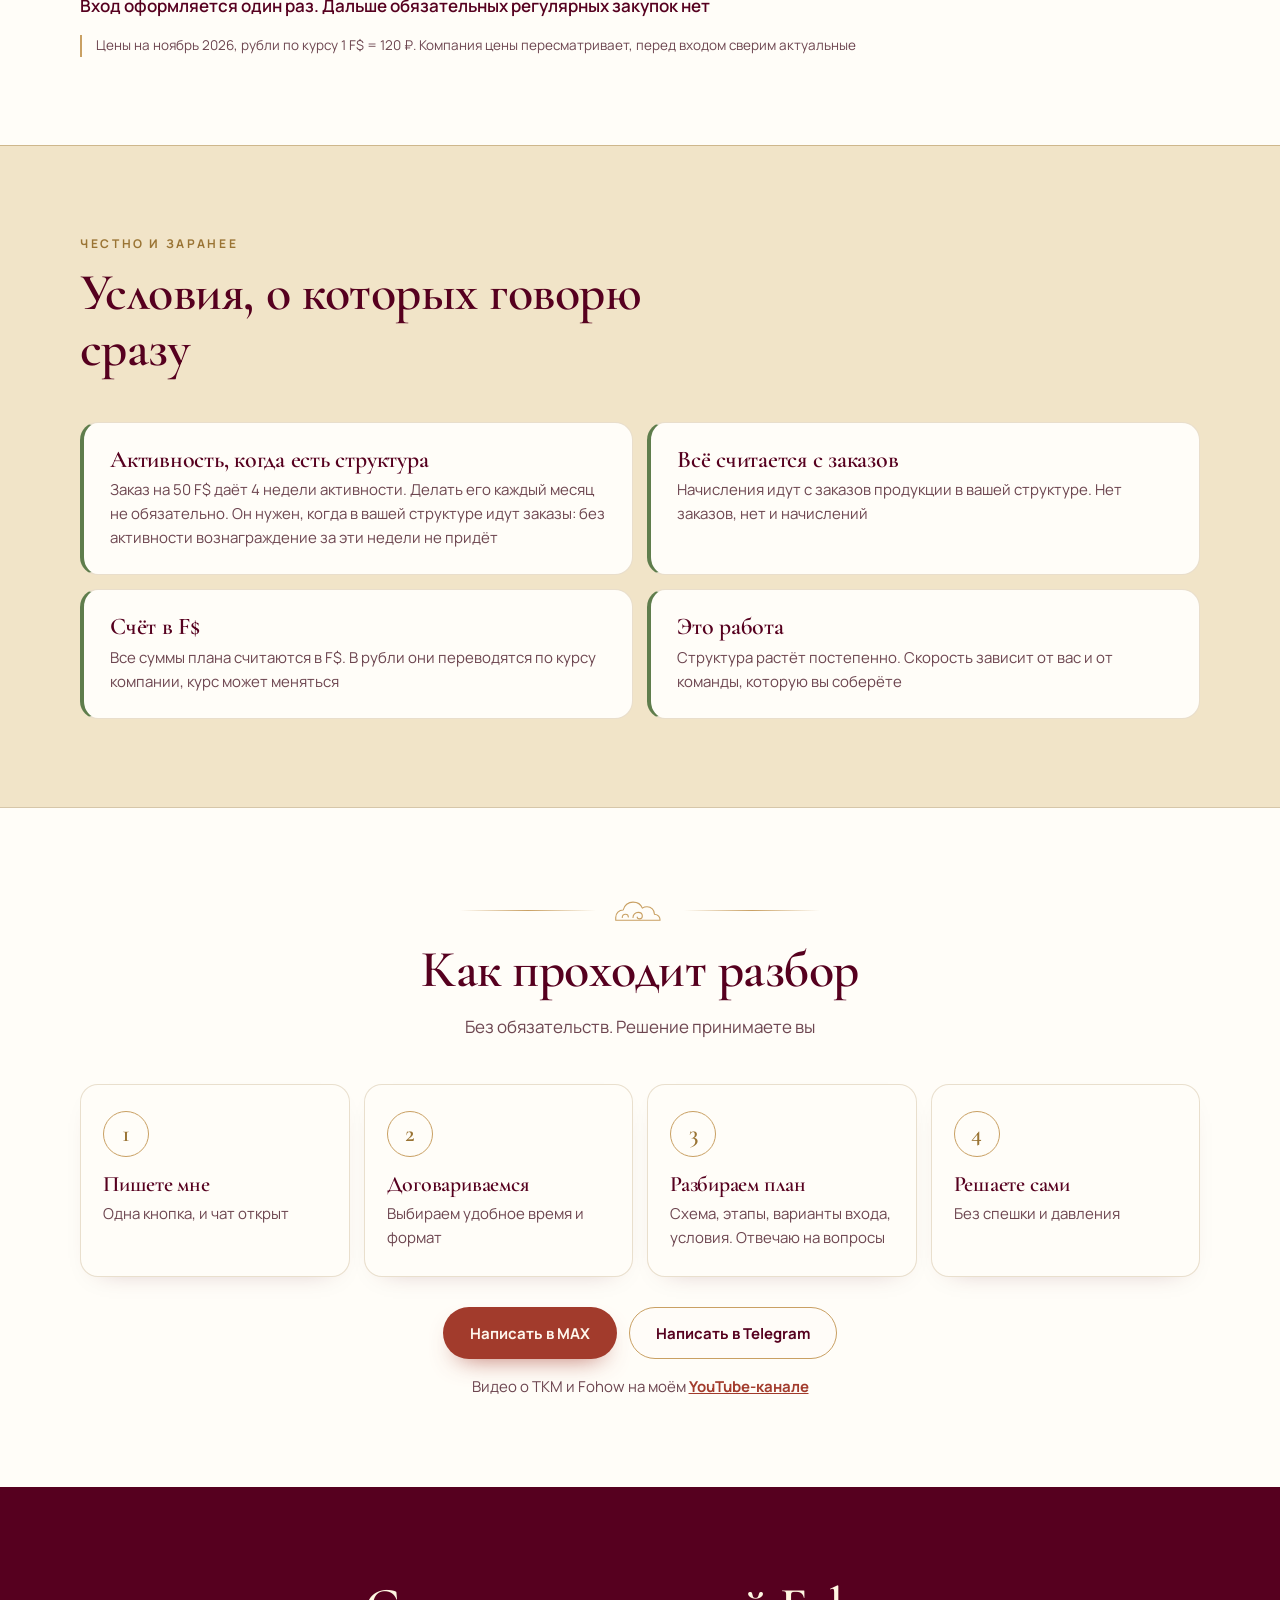
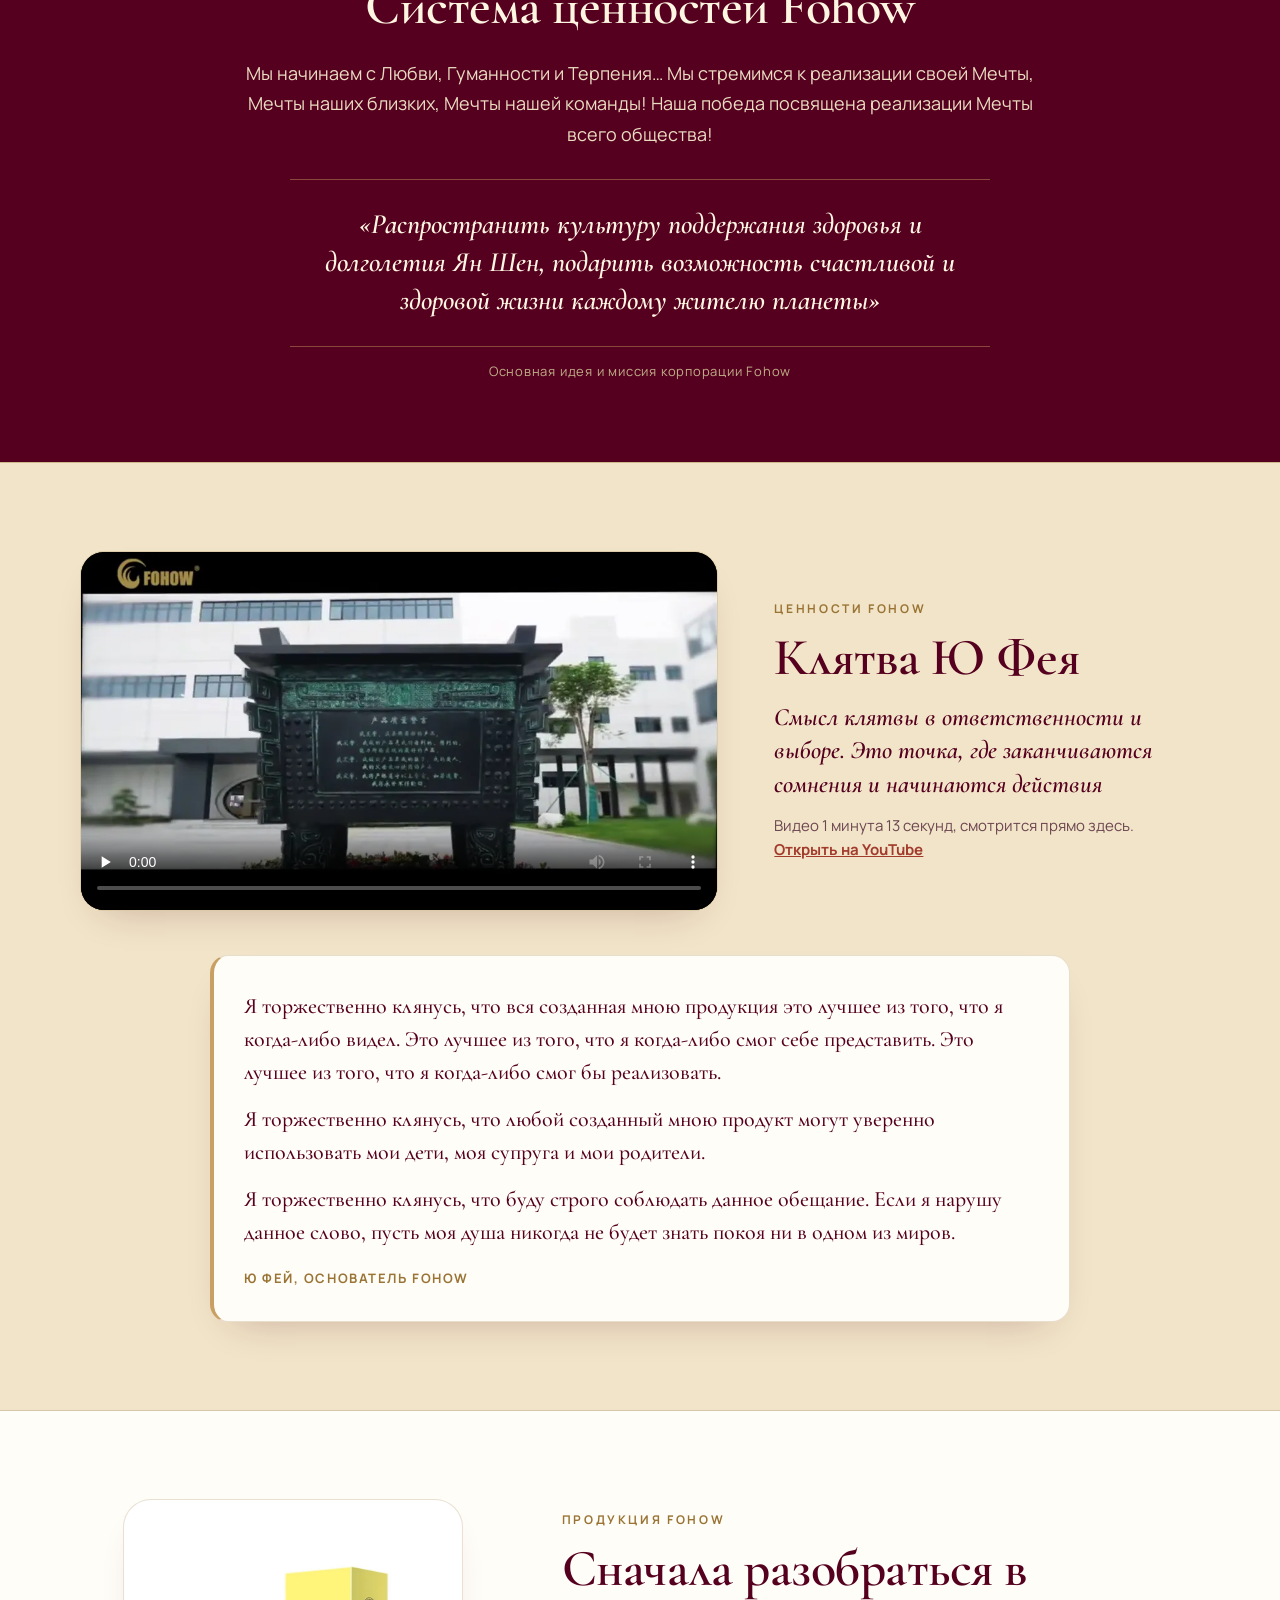
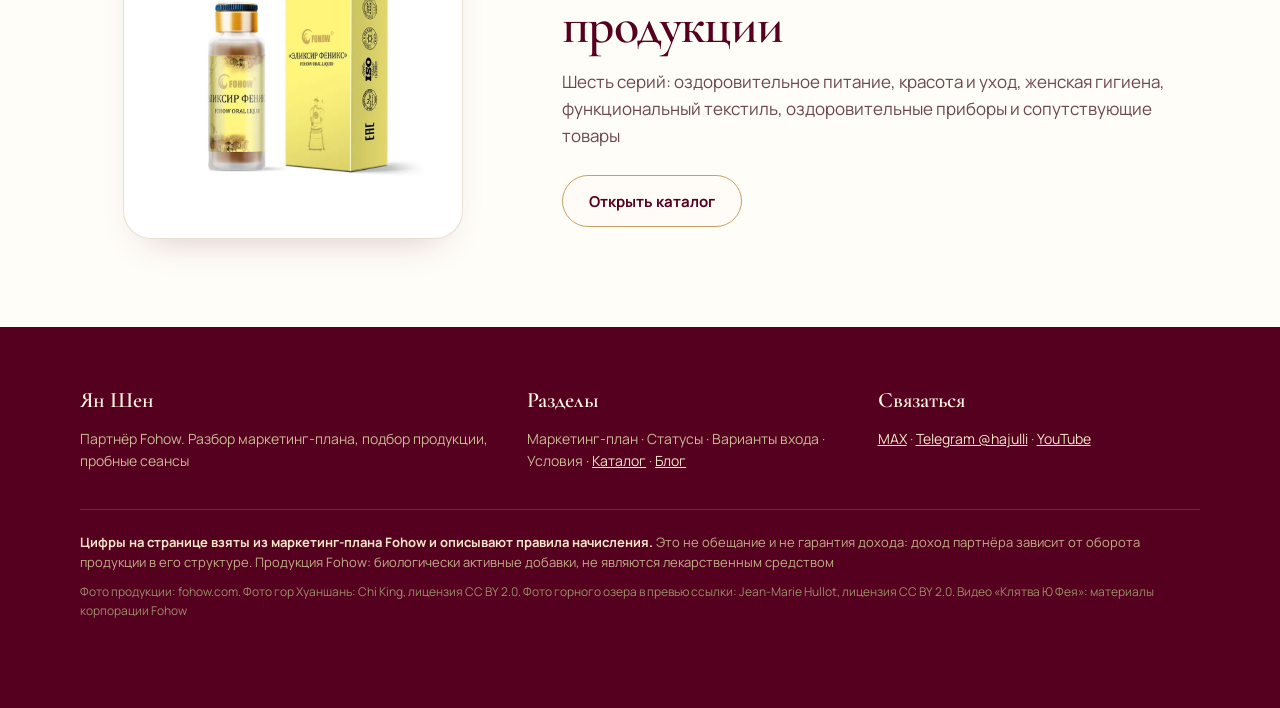
==== commit f565d1ae: "Явные зоны между блоками: белый и бежевый фон через один, золотая линия на стыке (главная, каталог, " ====
--- a/index.html
+++ b/index.html
@@ -11,7 +11,7 @@
 <meta property="og:title" content="Бизнес с Fohow: разберём маркетинг-план по шагам">
 <meta property="og:description" content="Концепт сайта партнёра Fohow: как устроен маркетинг-план, варианты входа, условия, каталог продукции">
 <meta property="og:url" content="https://dubobrik-cpu.github.io/fohow/">
-<meta property="og:image" content="https://dubobrik-cpu.github.io/fohow/assets/og.jpg">
+<meta property="og:image" content="https://dubobrik-cpu.github.io/fohow/assets/og-ozero.jpg">
 <meta property="og:image:width" content="1200">
 <meta property="og:image:height" content="630">
 <meta name="twitter:card" content="summary_large_image">
@@ -63,7 +63,7 @@
   </div>
 </section>
 
-<section id="slovar">
+<section class="zona-a" id="slovar">
   <div class="wrap">
     <div class="head rise">
       <div class="eyebrow">Словарь</div>
@@ -80,7 +80,7 @@
   </div>
 </section>
 
-<section class="plan" id="plan">
+<section class="plan zona-b" id="plan">
   <div class="wrap">
     <div class="head rise">
       <div class="eyebrow">Основное вознаграждение</div>
@@ -133,7 +133,7 @@
   </div>
 </section>
 
-<section id="eshche">
+<section class="zona-a" id="eshche">
   <div class="wrap">
     <div class="head rise">
       <div class="eyebrow">Кроме этапов</div>
@@ -148,7 +148,7 @@
   </div>
 </section>
 
-<section class="plan" id="statusy">
+<section class="plan zona-b" id="statusy">
   <div class="wrap">
     <div class="head rise">
       <div class="eyebrow">Карьерная лестница</div>
@@ -175,7 +175,7 @@
   </div>
 </section>
 
-<section class="entry" id="vhod">
+<section class="entry zona-a" id="vhod">
   <div class="wrap">
     <div class="head rise">
       <div class="eyebrow">Как начать</div>
@@ -198,7 +198,7 @@
   </div>
 </section>
 
-<section id="usloviya">
+<section class="zona-b" id="usloviya">
   <div class="wrap">
     <div class="head rise">
       <div class="eyebrow">Честно и заранее</div>
@@ -213,7 +213,7 @@
   </div>
 </section>
 
-<section id="razbor" style="background:var(--cream);border-top:1px solid var(--line)">
+<section class="zona-a" id="razbor">
   <div class="wrap">
     <div class="head center rise" style="text-align:center">
       <div class="ornament"><svg viewBox="0 0 120 60"><use href="#cloud"/></svg></div>
@@ -241,7 +241,7 @@
   </div>
 </section>
 
-<section id="klyatva">
+<section class="zona-b" id="klyatva">
   <div class="wrap oath rise">
     <div class="oath-video">
       <video controls preload="none" playsinline poster="assets/klyatva-kamen.webp" width="1024" height="576">
@@ -265,7 +265,7 @@
   </div>
 </section>
 
-<section id="katalog-tizer">
+<section class="zona-a" id="katalog-tizer">
   <div class="wrap teaser rise">
     <div class="img"><img src="assets/feniks.webp" alt="Эликсир «Феникс» Fohow" width="800" height="800"></div>
     <div>
--- a/style.css
+++ b/style.css
@@ -409,3 +409,8 @@
 .contact-btns{display:flex;flex-wrap:wrap;justify-content:center;gap:12px;margin-top:30px}
 .contact-yt{text-align:center;margin-top:16px;font-size:15px;color:var(--ink-soft)}
 .contact-yt a{color:var(--red);font-weight:700}
+
+/* явные зоны между блоками (просьба Юлии 25.11) */
+section.zona-a{background:var(--paper);border-top:1px solid rgba(154,116,52,.4)}
+section.zona-b{background:#f1e4c8;border-top:1px solid rgba(154,116,52,.4)}
+section.zona-a .dir,section.zona-a .card,section.zona-a .term,section.zona-a .cond,section.zona-a .step{box-shadow:0 10px 26px -20px rgba(86,0,31,.35)}
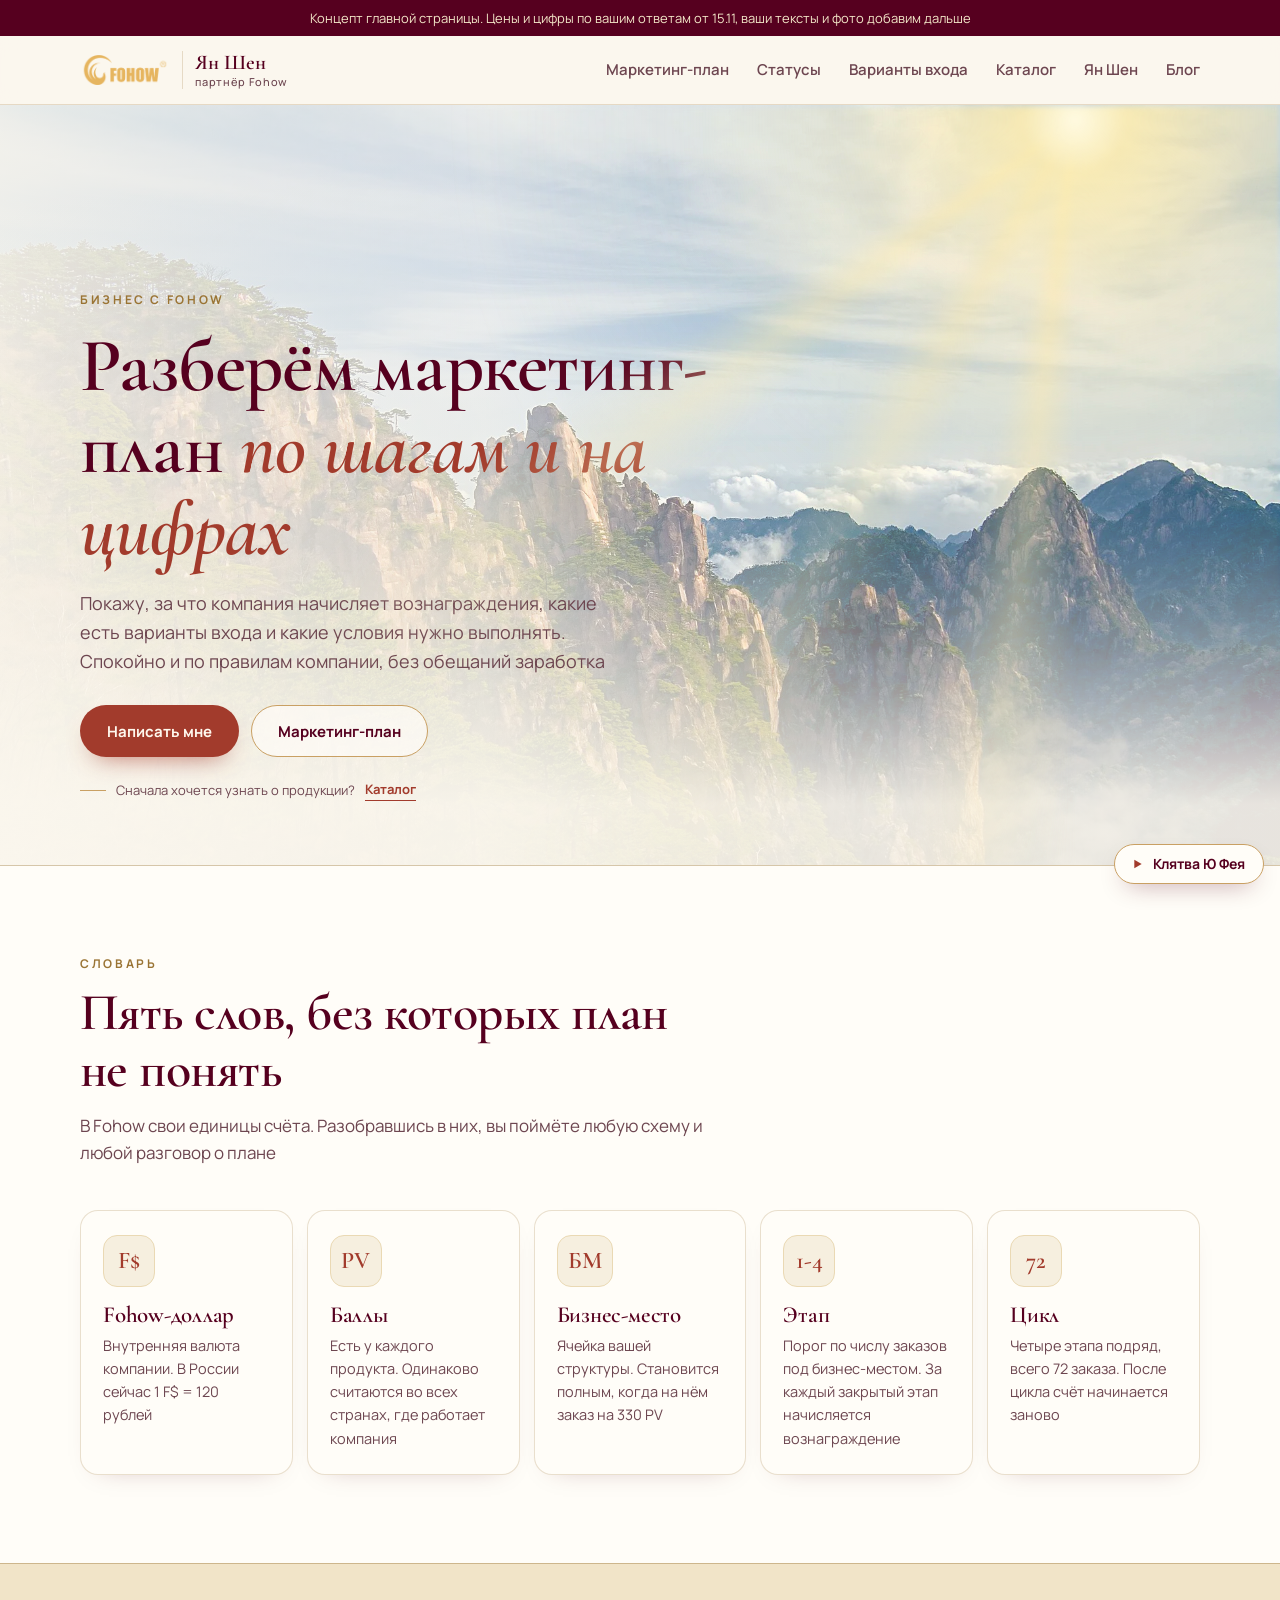
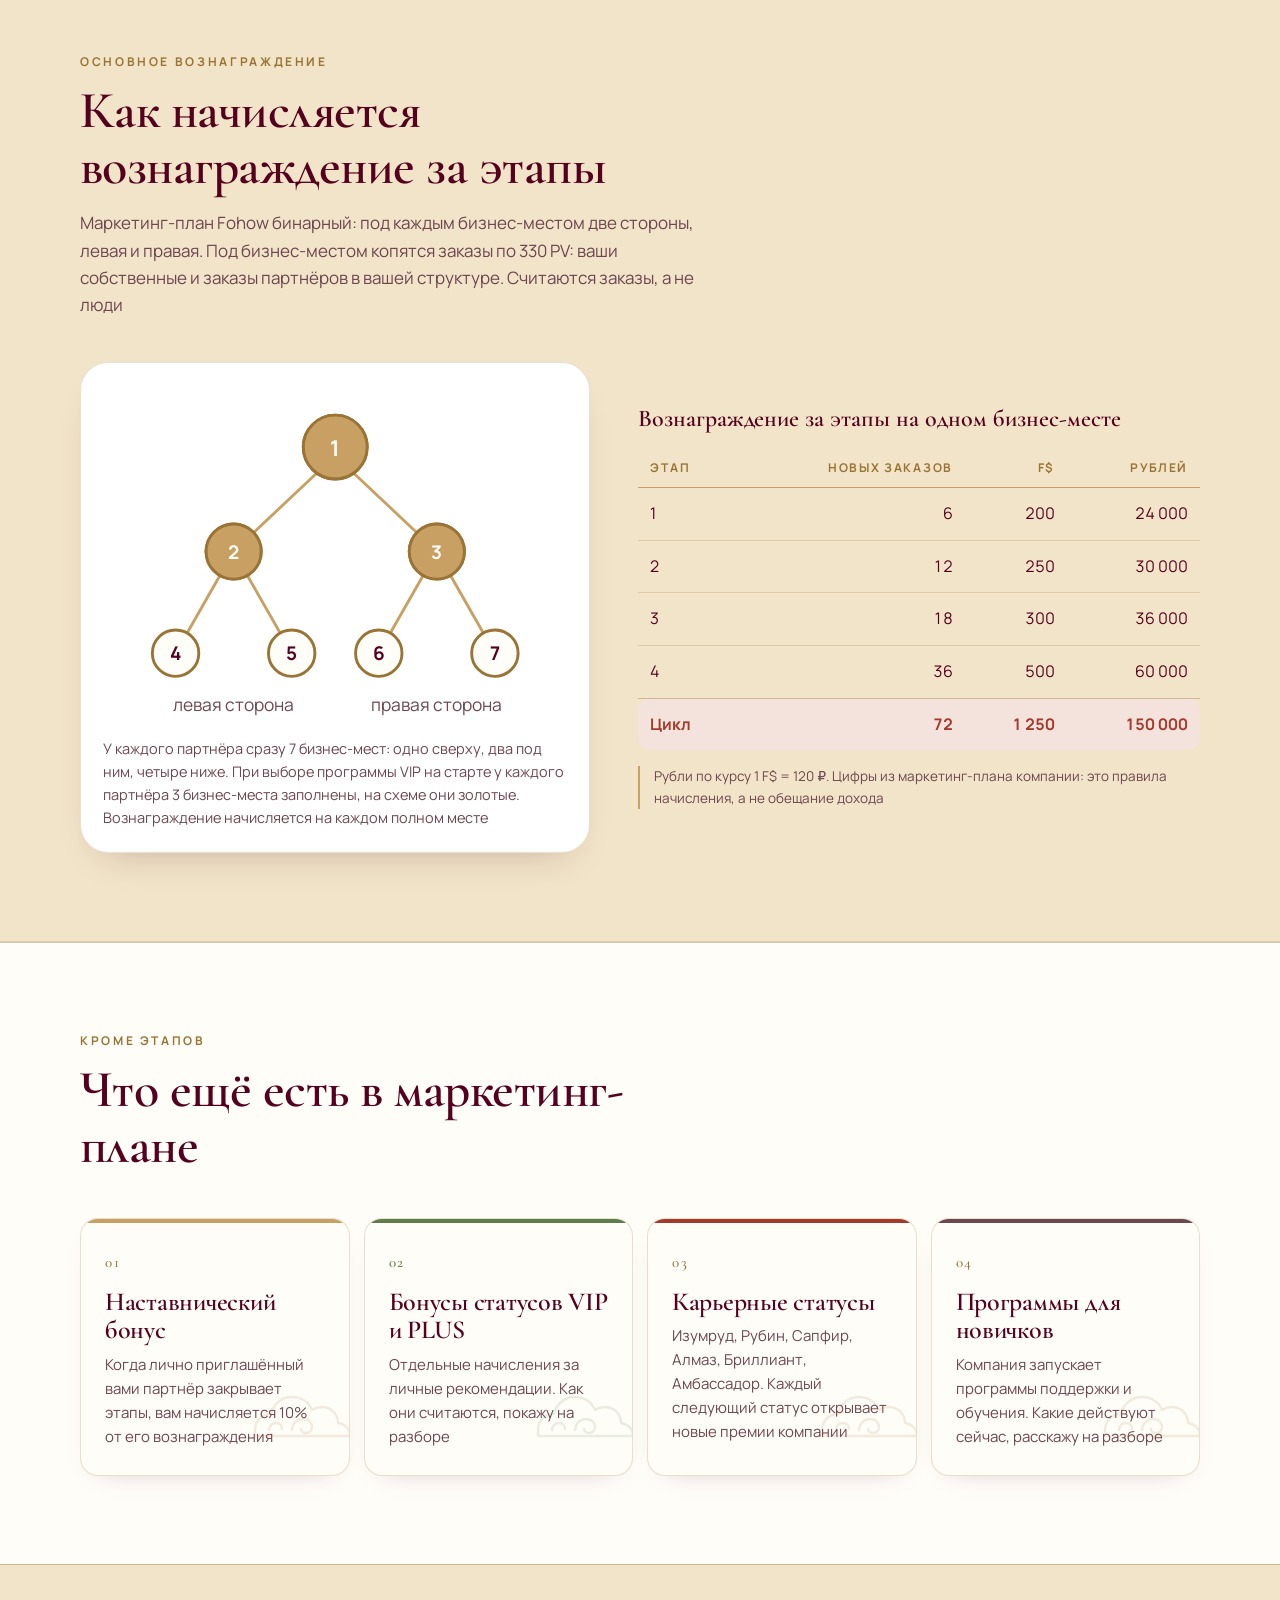
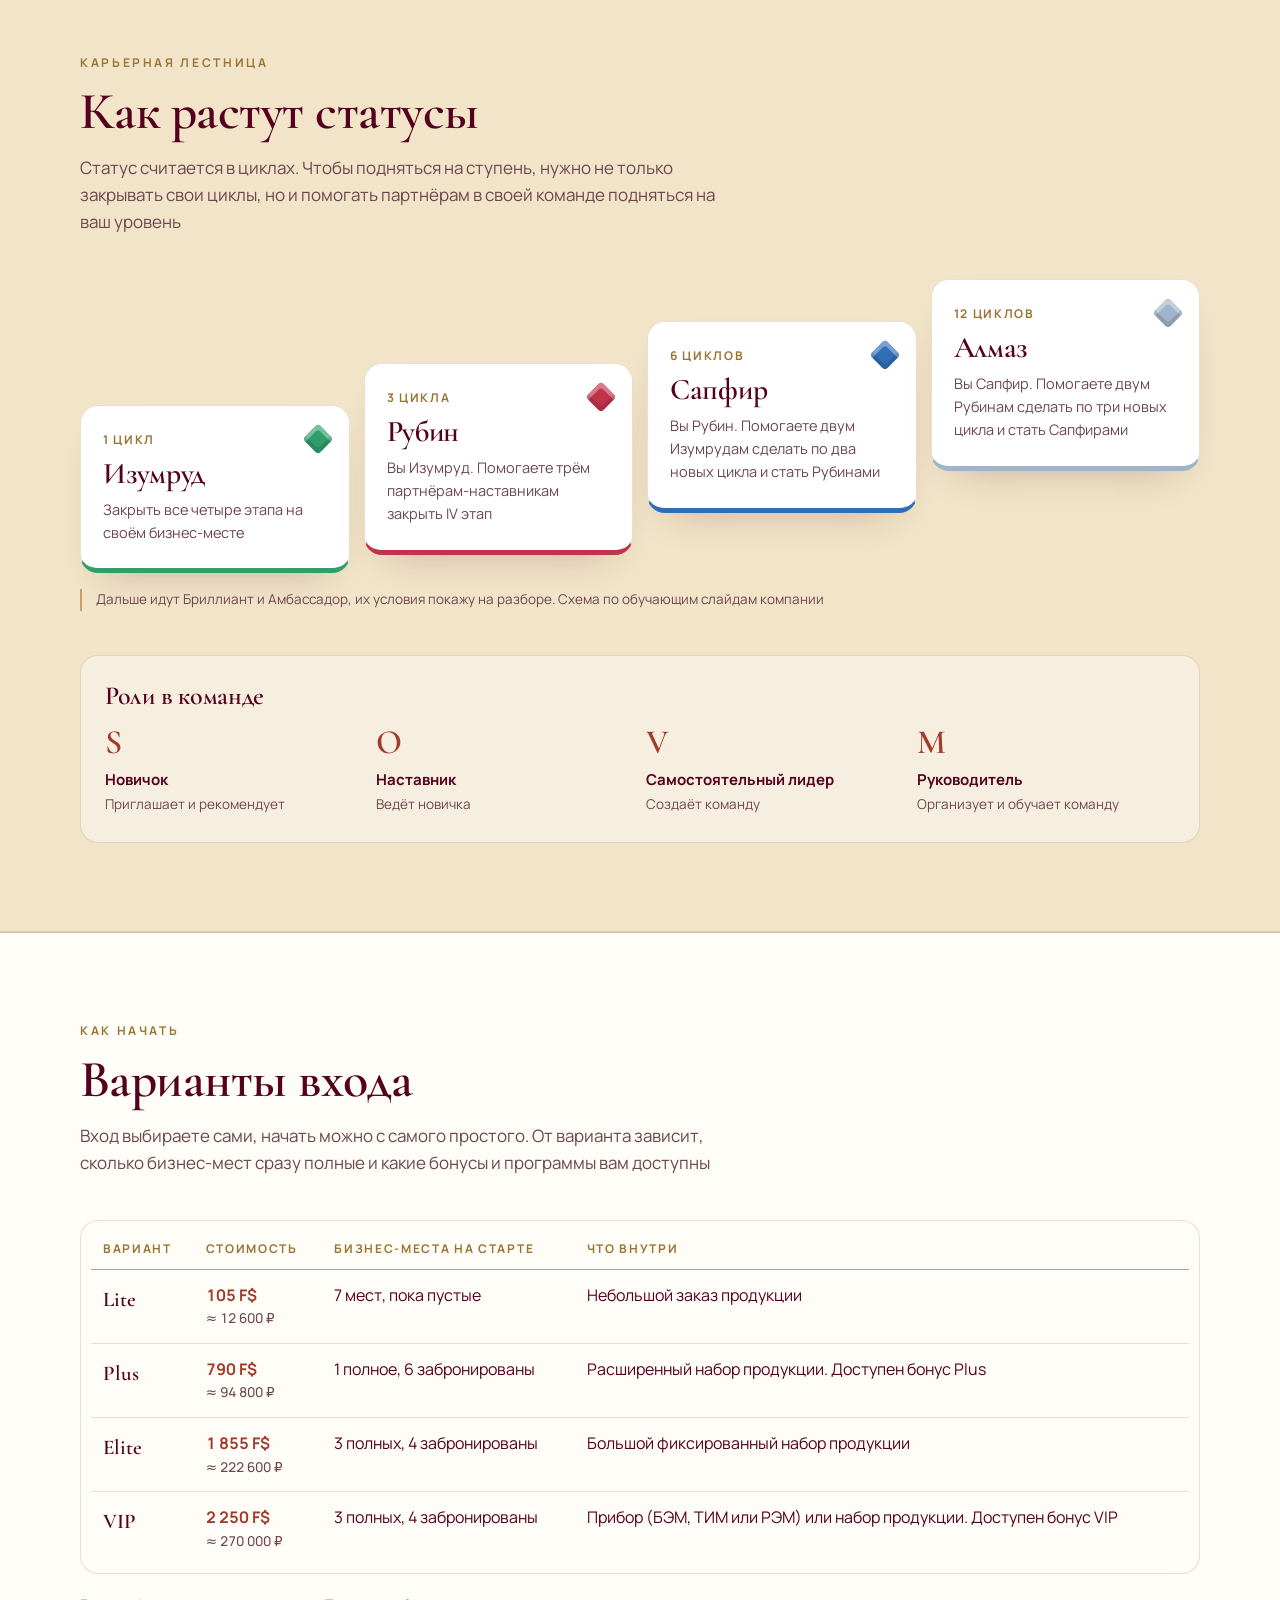
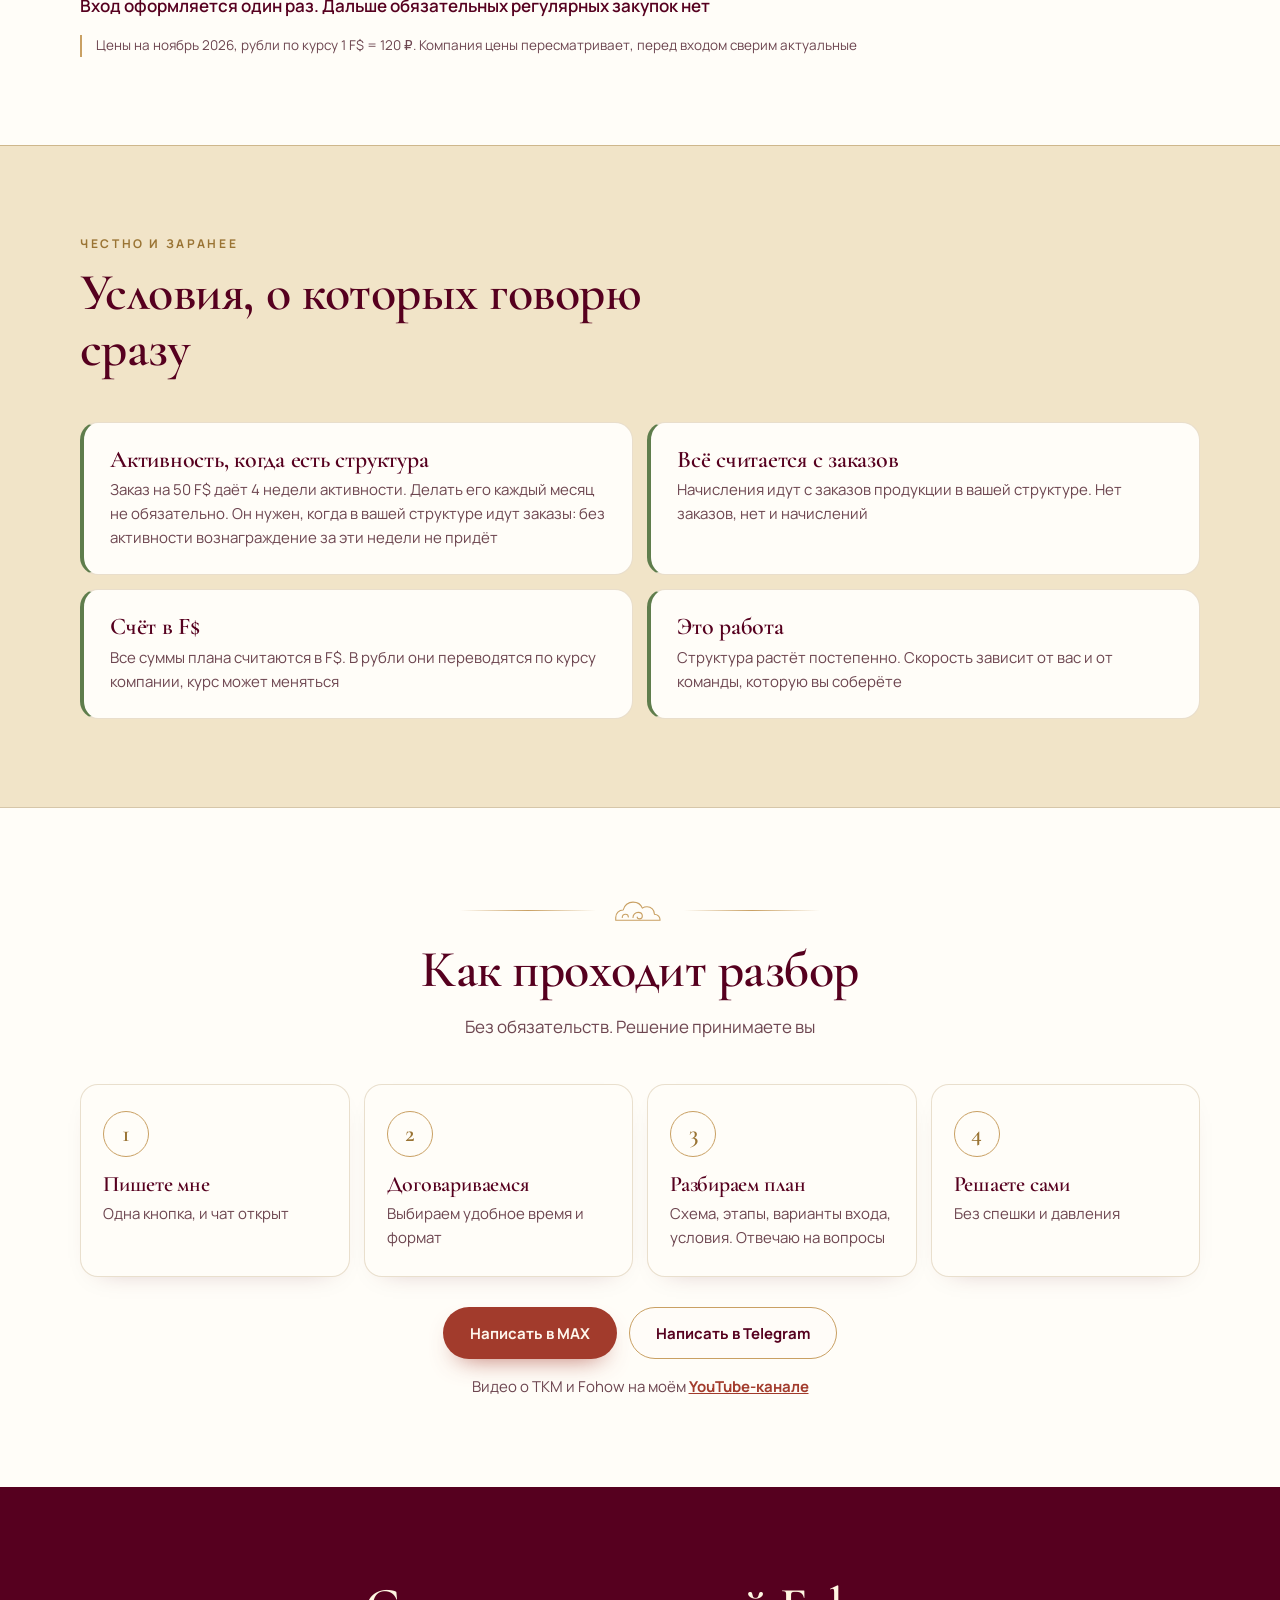
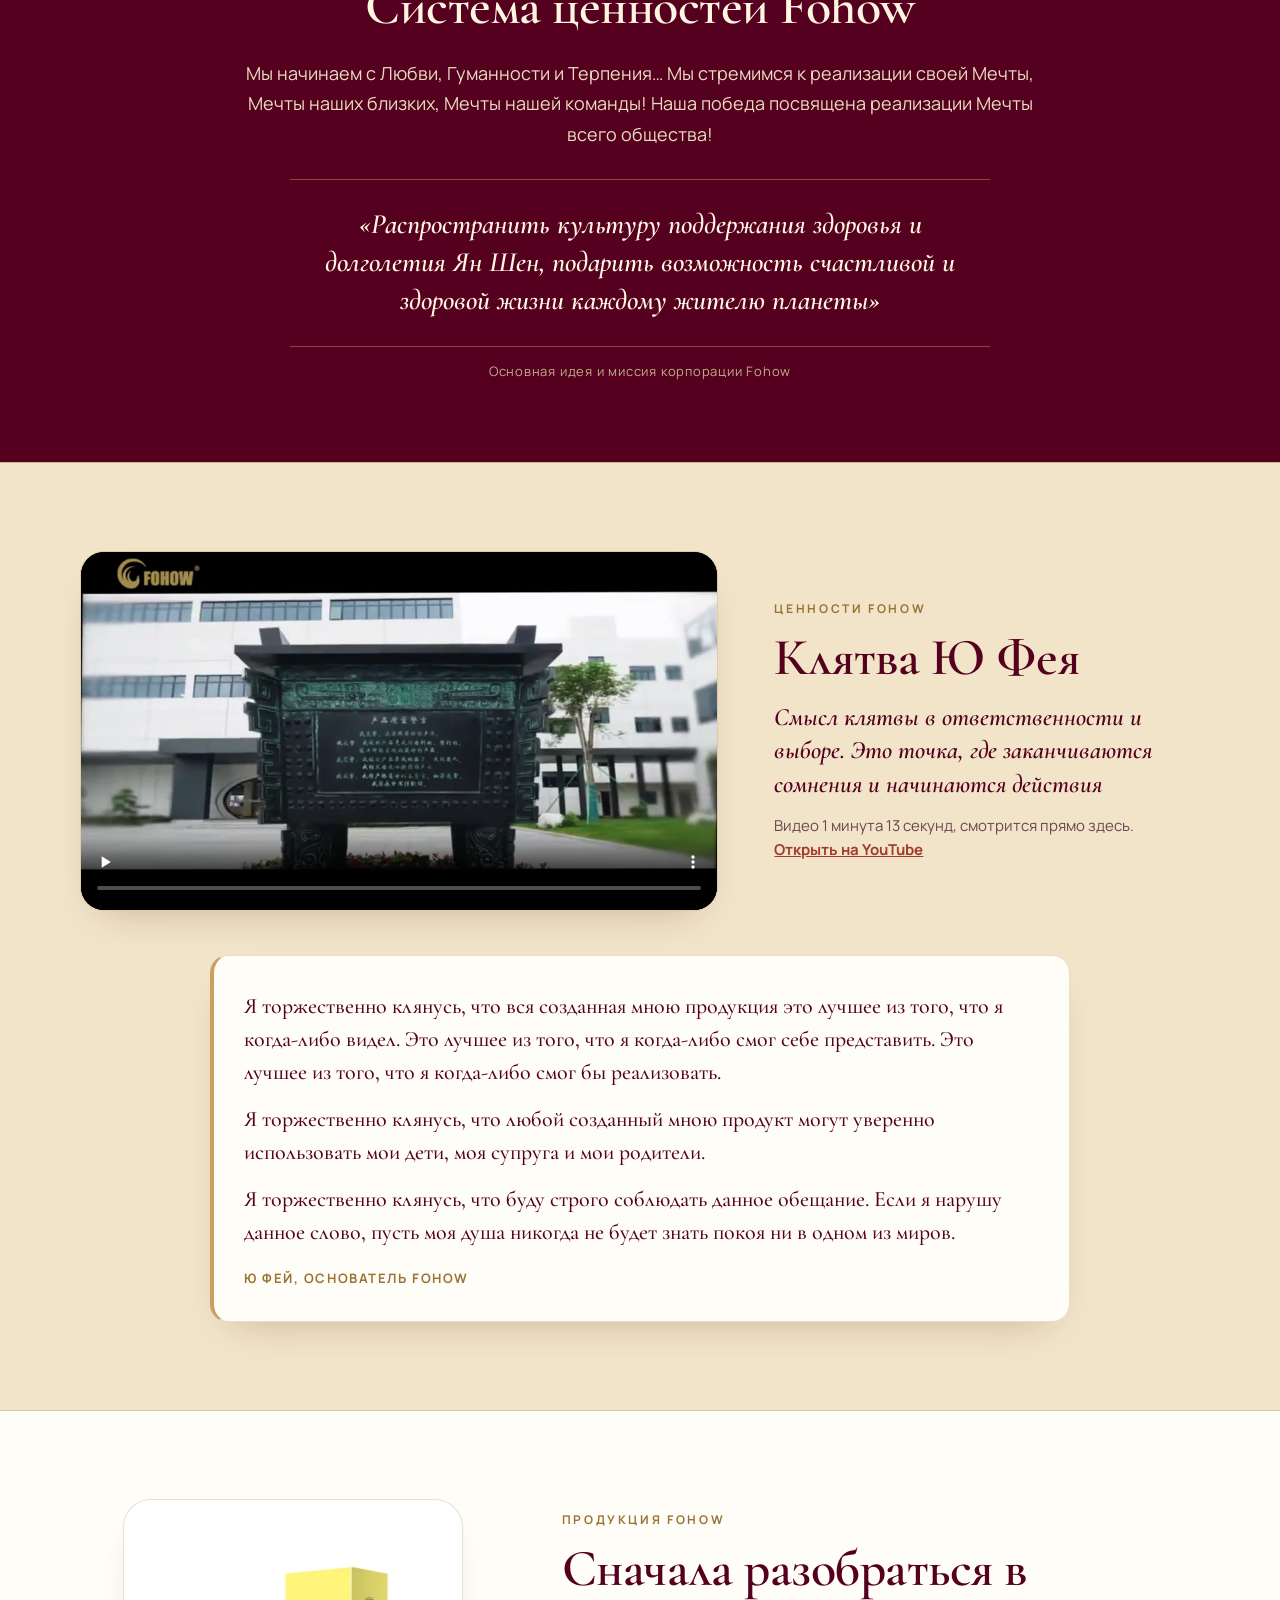
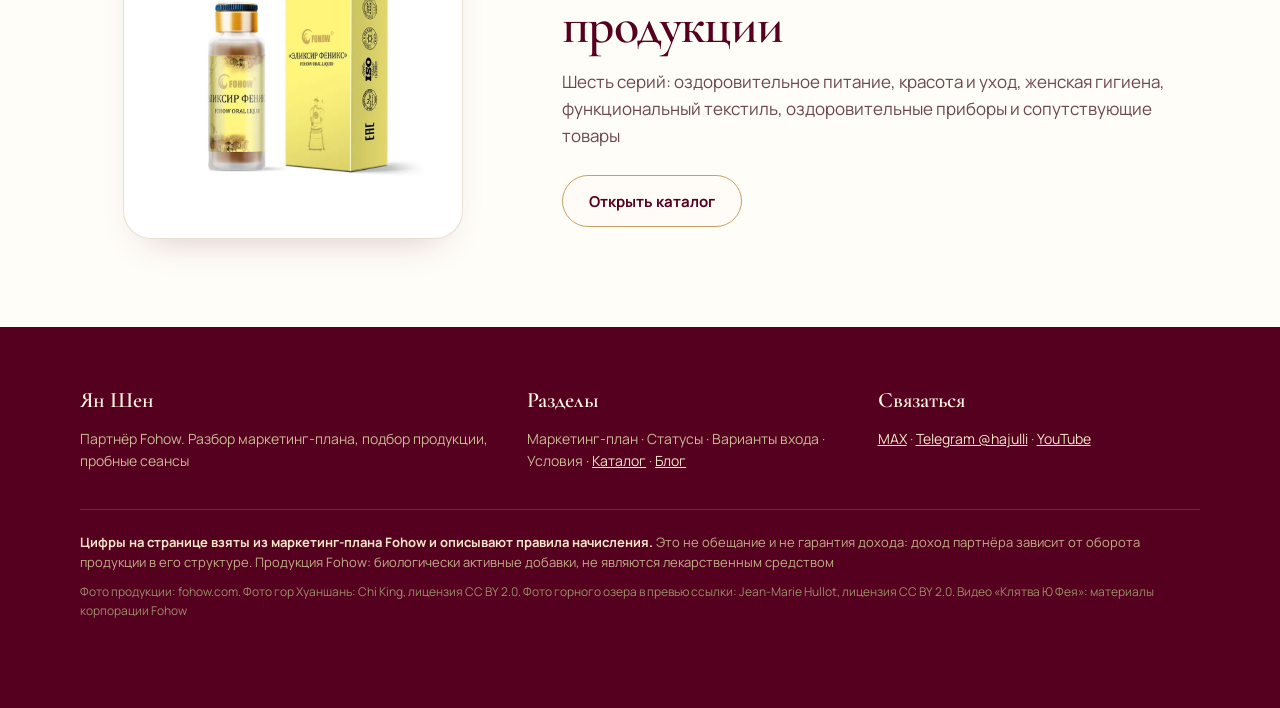
==== commit 6e2ded0d: "Шрифты на сайте вместо Google Fonts, значок сайта, robots.txt и sitemap.xml под fohowfenix.ru Co-Aut" ====
--- a/index.html
+++ b/index.html
@@ -3,6 +3,9 @@
 <head>
 <meta charset="utf-8">
 <meta name="viewport" content="width=device-width,initial-scale=1">
+<link rel="icon" href="favicon.ico" sizes="48x48">
+<link rel="icon" href="assets/icon-32.png" type="image/png" sizes="32x32">
+<link rel="apple-touch-icon" href="assets/apple-touch-icon.png">
 <meta name="robots" content="noindex, nofollow">
 <title>Бизнес с Fohow · разбор маркетинг-плана · Ян Шен</title>
 <meta name="description" content="Партнёр Fohow разберёт с вами маркетинг-план: за что начисляются вознаграждения, какие есть варианты входа и какие условия нужно выполнять">
@@ -15,9 +18,8 @@
 <meta property="og:image:width" content="1200">
 <meta property="og:image:height" content="630">
 <meta name="twitter:card" content="summary_large_image">
-<link rel="preconnect" href="https://fonts.googleapis.com">
-<link rel="preconnect" href="https://fonts.gstatic.com" crossorigin>
-<link href="https://fonts.googleapis.com/css2?family=Cormorant+Garamond:ital,wght@0,500;0,600;1,500;1,600&family=Manrope:wght@400;500;600;700&display=swap" rel="stylesheet">
+<link rel="preload" href="assets/fonts/manrope-normal-cyrillic-9f2868.woff2" as="font" type="font/woff2" crossorigin>
+<link rel="preload" href="assets/fonts/cormorant-garamond-normal-cyrillic-4f4a82.woff2" as="font" type="font/woff2" crossorigin>
 <link rel="stylesheet" href="style.css">
 <link rel="preload" as="image" href="assets/gory-zelen.webp">
 </head>
--- a/style.css
+++ b/style.css
@@ -1,3 +1,20 @@
+/* шрифты лежат на сайте (без Google Fonts), лицензия SIL OFL 1.1: assets/fonts/LICENSE.txt */
+@font-face {font-family: 'Cormorant Garamond';font-style: italic;font-weight: 500;font-display: swap;src: url(assets/fonts/cormorant-garamond-italic-cyrillic-034e3f.woff2) format('woff2');unicode-range: U+0301, U+0400-045F, U+0490-0491, U+04B0-04B1, U+2116;}
+@font-face {font-family: 'Cormorant Garamond';font-style: italic;font-weight: 500;font-display: swap;src: url(assets/fonts/cormorant-garamond-italic-latin-25e309.woff2) format('woff2');unicode-range: U+0000-00FF, U+0131, U+0152-0153, U+02BB-02BC, U+02C6, U+02DA, U+02DC, U+0304, U+0308, U+0329, U+2000-206F, U+20AC, U+2122, U+2191, U+2193, U+2212, U+2215, U+FEFF, U+FFFD;}
+@font-face {font-family: 'Cormorant Garamond';font-style: italic;font-weight: 600;font-display: swap;src: url(assets/fonts/cormorant-garamond-italic-cyrillic-034e3f.woff2) format('woff2');unicode-range: U+0301, U+0400-045F, U+0490-0491, U+04B0-04B1, U+2116;}
+@font-face {font-family: 'Cormorant Garamond';font-style: italic;font-weight: 600;font-display: swap;src: url(assets/fonts/cormorant-garamond-italic-latin-25e309.woff2) format('woff2');unicode-range: U+0000-00FF, U+0131, U+0152-0153, U+02BB-02BC, U+02C6, U+02DA, U+02DC, U+0304, U+0308, U+0329, U+2000-206F, U+20AC, U+2122, U+2191, U+2193, U+2212, U+2215, U+FEFF, U+FFFD;}
+@font-face {font-family: 'Cormorant Garamond';font-style: normal;font-weight: 500;font-display: swap;src: url(assets/fonts/cormorant-garamond-normal-cyrillic-4f4a82.woff2) format('woff2');unicode-range: U+0301, U+0400-045F, U+0490-0491, U+04B0-04B1, U+2116;}
+@font-face {font-family: 'Cormorant Garamond';font-style: normal;font-weight: 500;font-display: swap;src: url(assets/fonts/cormorant-garamond-normal-latin-2fed1d.woff2) format('woff2');unicode-range: U+0000-00FF, U+0131, U+0152-0153, U+02BB-02BC, U+02C6, U+02DA, U+02DC, U+0304, U+0308, U+0329, U+2000-206F, U+20AC, U+2122, U+2191, U+2193, U+2212, U+2215, U+FEFF, U+FFFD;}
+@font-face {font-family: 'Cormorant Garamond';font-style: normal;font-weight: 600;font-display: swap;src: url(assets/fonts/cormorant-garamond-normal-cyrillic-4f4a82.woff2) format('woff2');unicode-range: U+0301, U+0400-045F, U+0490-0491, U+04B0-04B1, U+2116;}
+@font-face {font-family: 'Cormorant Garamond';font-style: normal;font-weight: 600;font-display: swap;src: url(assets/fonts/cormorant-garamond-normal-latin-2fed1d.woff2) format('woff2');unicode-range: U+0000-00FF, U+0131, U+0152-0153, U+02BB-02BC, U+02C6, U+02DA, U+02DC, U+0304, U+0308, U+0329, U+2000-206F, U+20AC, U+2122, U+2191, U+2193, U+2212, U+2215, U+FEFF, U+FFFD;}
+@font-face {font-family: 'Manrope';font-style: normal;font-weight: 400;font-display: swap;src: url(assets/fonts/manrope-normal-cyrillic-9f2868.woff2) format('woff2');unicode-range: U+0301, U+0400-045F, U+0490-0491, U+04B0-04B1, U+2116;}
+@font-face {font-family: 'Manrope';font-style: normal;font-weight: 400;font-display: swap;src: url(assets/fonts/manrope-normal-latin-66cfc0.woff2) format('woff2');unicode-range: U+0000-00FF, U+0131, U+0152-0153, U+02BB-02BC, U+02C6, U+02DA, U+02DC, U+0304, U+0308, U+0329, U+2000-206F, U+20AC, U+2122, U+2191, U+2193, U+2212, U+2215, U+FEFF, U+FFFD;}
+@font-face {font-family: 'Manrope';font-style: normal;font-weight: 500;font-display: swap;src: url(assets/fonts/manrope-normal-cyrillic-9f2868.woff2) format('woff2');unicode-range: U+0301, U+0400-045F, U+0490-0491, U+04B0-04B1, U+2116;}
+@font-face {font-family: 'Manrope';font-style: normal;font-weight: 500;font-display: swap;src: url(assets/fonts/manrope-normal-latin-66cfc0.woff2) format('woff2');unicode-range: U+0000-00FF, U+0131, U+0152-0153, U+02BB-02BC, U+02C6, U+02DA, U+02DC, U+0304, U+0308, U+0329, U+2000-206F, U+20AC, U+2122, U+2191, U+2193, U+2212, U+2215, U+FEFF, U+FFFD;}
+@font-face {font-family: 'Manrope';font-style: normal;font-weight: 600;font-display: swap;src: url(assets/fonts/manrope-normal-cyrillic-9f2868.woff2) format('woff2');unicode-range: U+0301, U+0400-045F, U+0490-0491, U+04B0-04B1, U+2116;}
+@font-face {font-family: 'Manrope';font-style: normal;font-weight: 600;font-display: swap;src: url(assets/fonts/manrope-normal-latin-66cfc0.woff2) format('woff2');unicode-range: U+0000-00FF, U+0131, U+0152-0153, U+02BB-02BC, U+02C6, U+02DA, U+02DC, U+0304, U+0308, U+0329, U+2000-206F, U+20AC, U+2122, U+2191, U+2193, U+2212, U+2215, U+FEFF, U+FFFD;}
+@font-face {font-family: 'Manrope';font-style: normal;font-weight: 700;font-display: swap;src: url(assets/fonts/manrope-normal-cyrillic-9f2868.woff2) format('woff2');unicode-range: U+0301, U+0400-045F, U+0490-0491, U+04B0-04B1, U+2116;}
+@font-face {font-family: 'Manrope';font-style: normal;font-weight: 700;font-display: swap;src: url(assets/fonts/manrope-normal-latin-66cfc0.woff2) format('woff2');unicode-range: U+0000-00FF, U+0131, U+0152-0153, U+02BB-02BC, U+02C6, U+02DA, U+02DC, U+0304, U+0308, U+0329, U+2000-206F, U+20AC, U+2122, U+2191, U+2193, U+2212, U+2215, U+FEFF, U+FFFD;}
 :root{
   --bg:#fbf7ee;
   --paper:#fffdf8;
@@ -414,3 +431,5 @@
 section.zona-a{background:var(--paper);border-top:1px solid rgba(154,116,52,.4)}
 section.zona-b{background:#f1e4c8;border-top:1px solid rgba(154,116,52,.4)}
 section.zona-a .dir,section.zona-a .card,section.zona-a .term,section.zona-a .cond,section.zona-a .step{box-shadow:0 10px 26px -20px rgba(86,0,31,.35)}
+.fld small.good{color:var(--green);font-weight:600}
+.fld small.err{color:var(--red);font-weight:600}
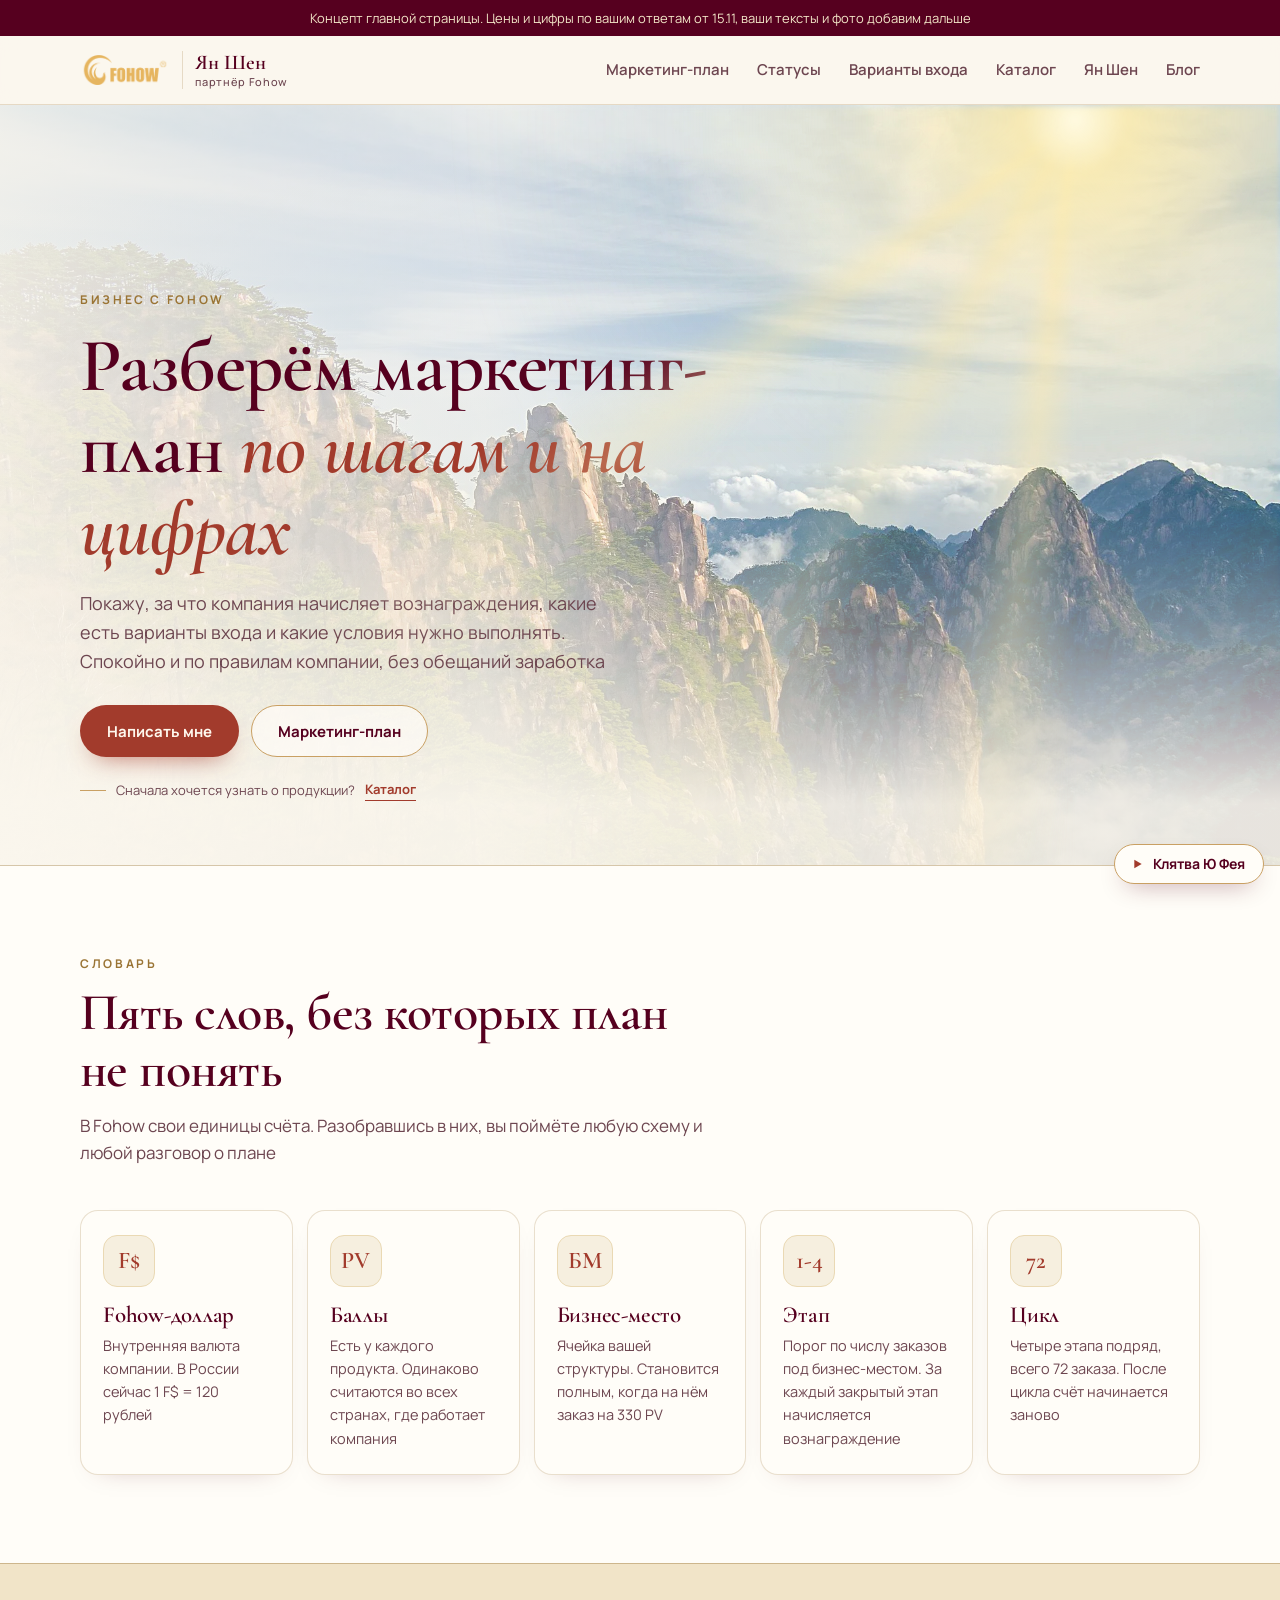
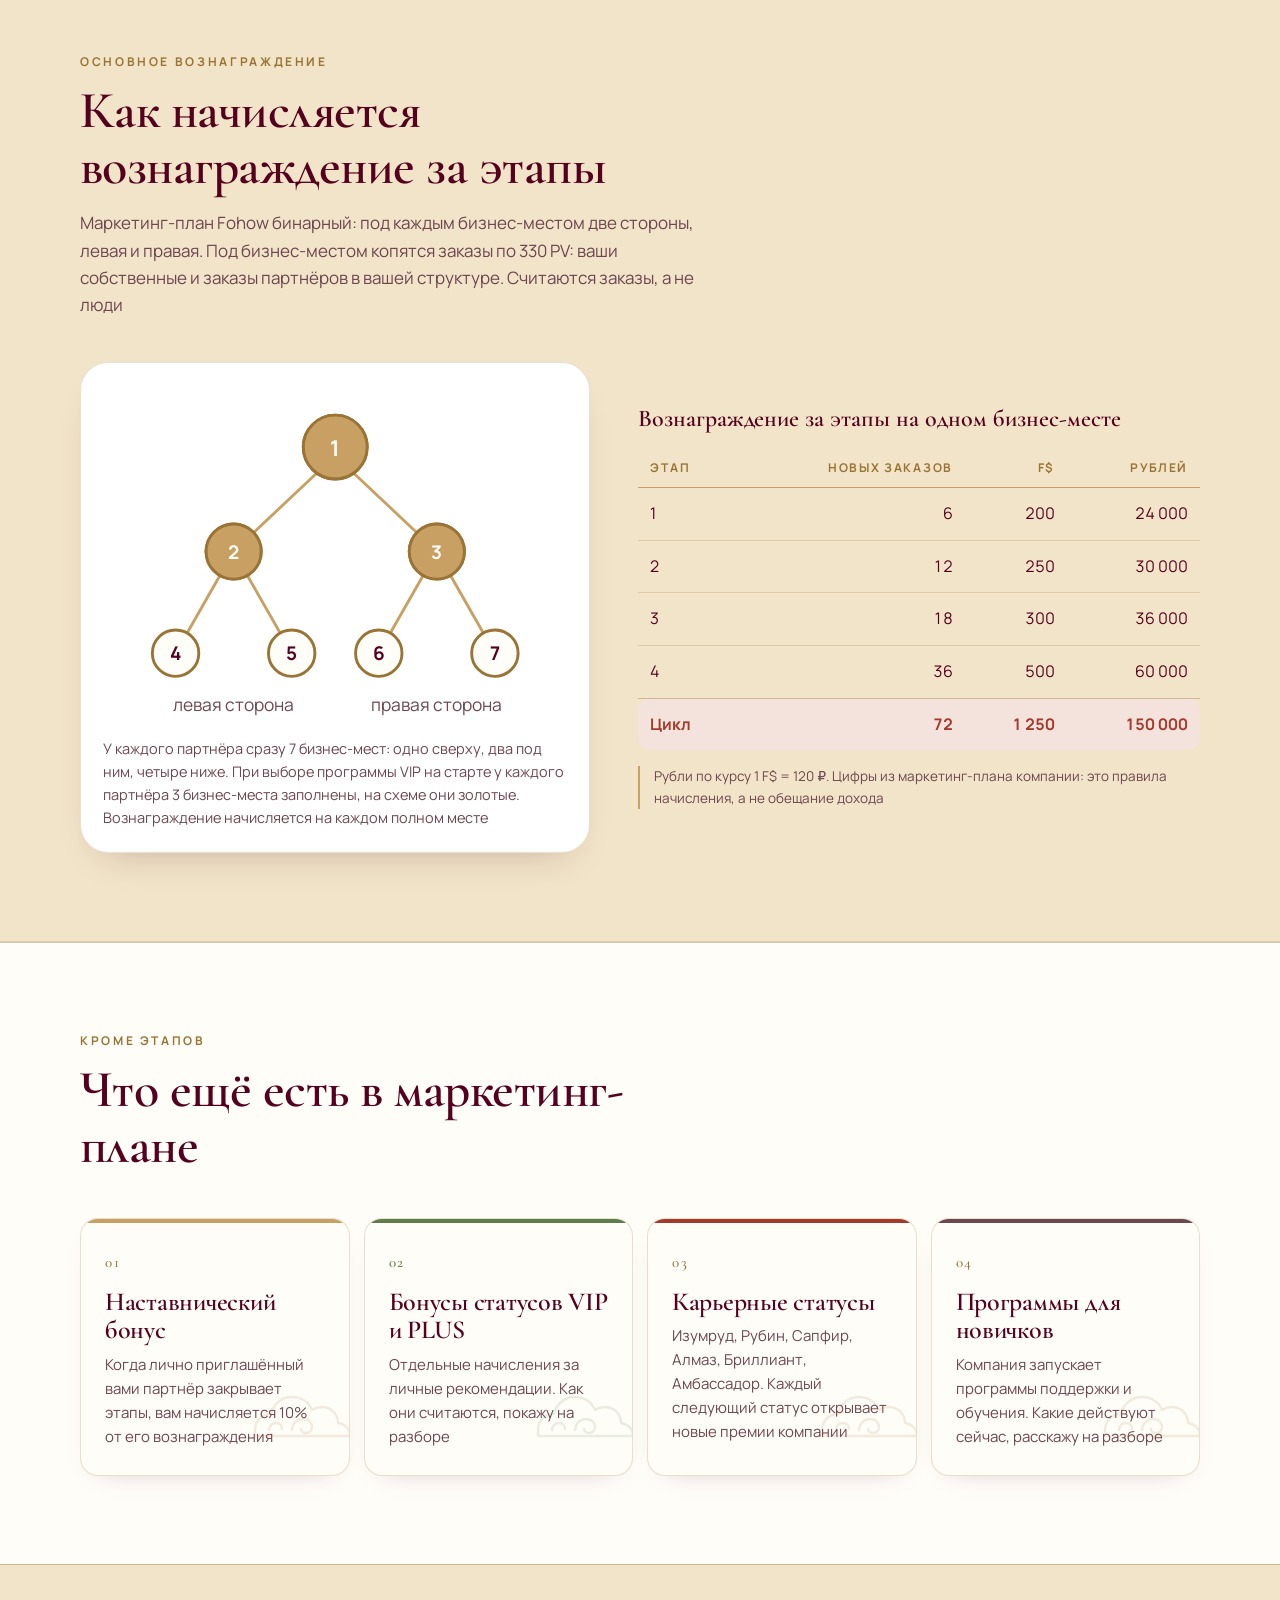
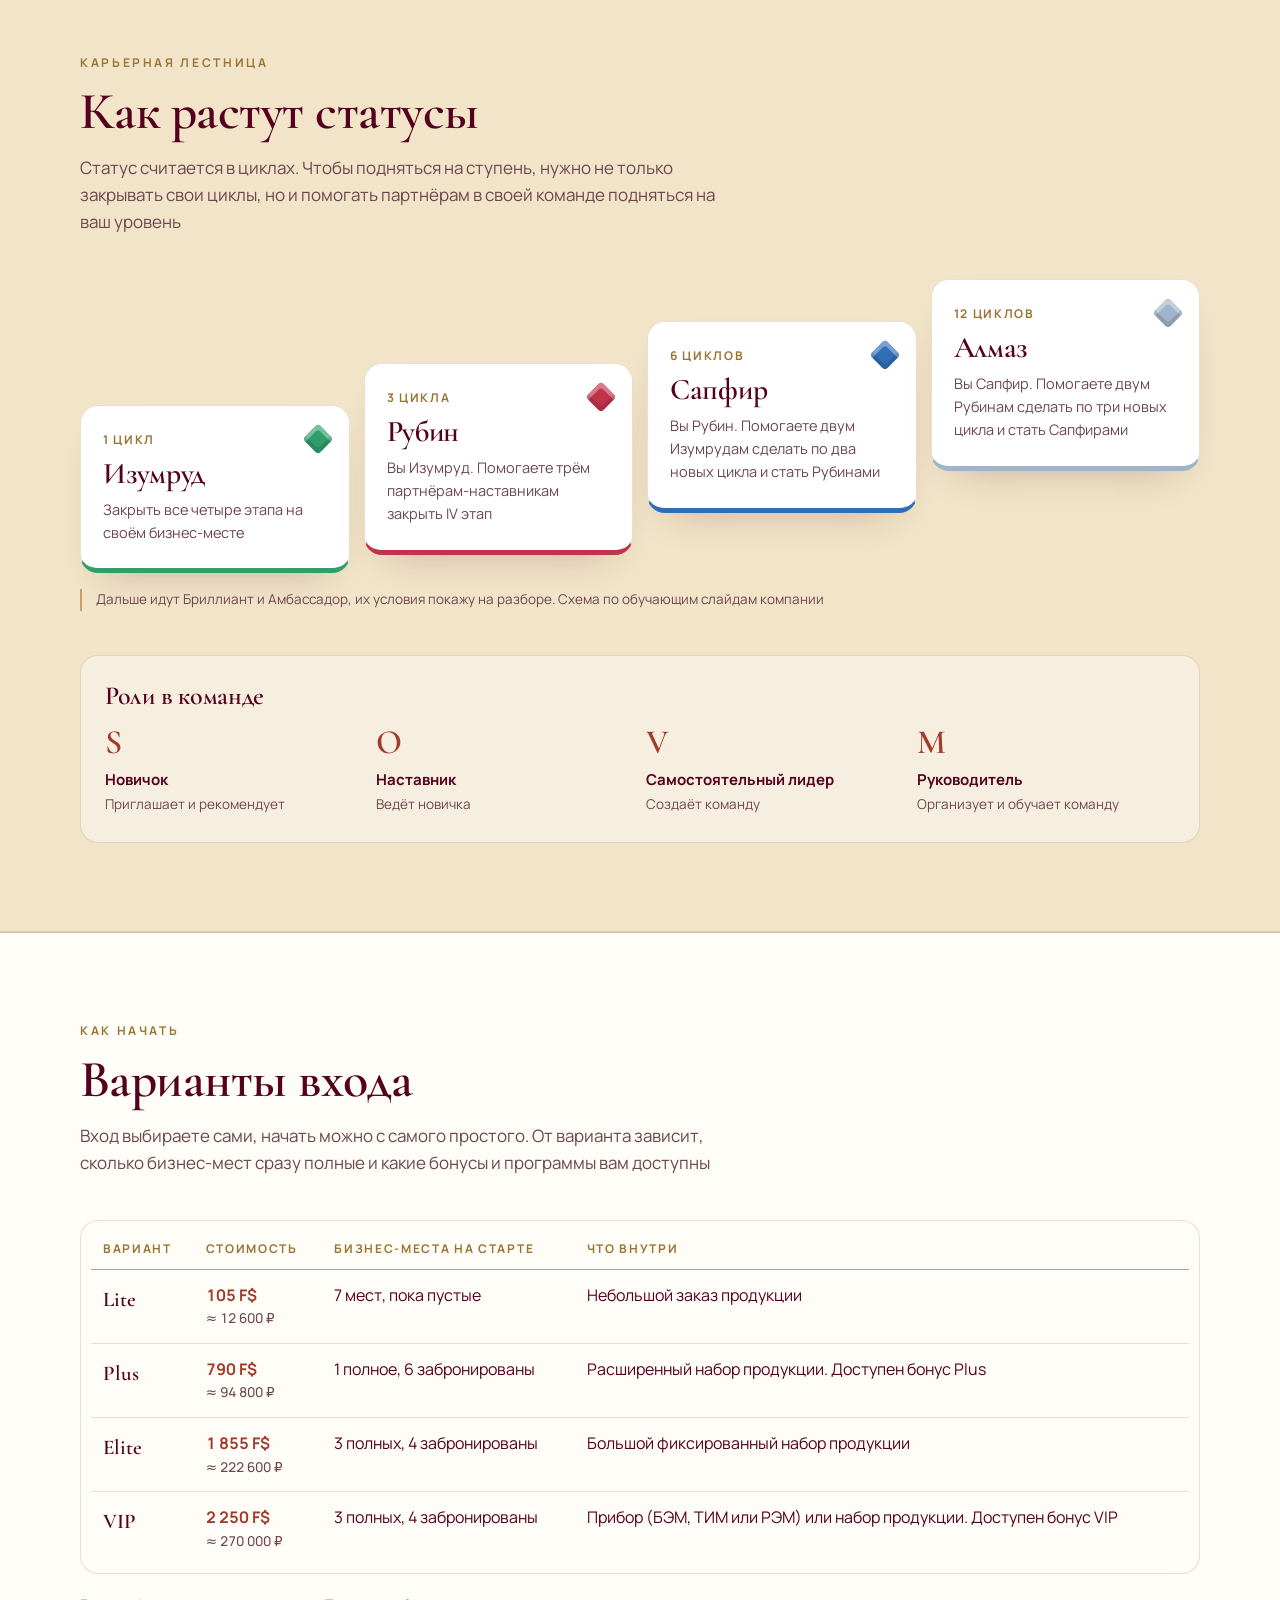
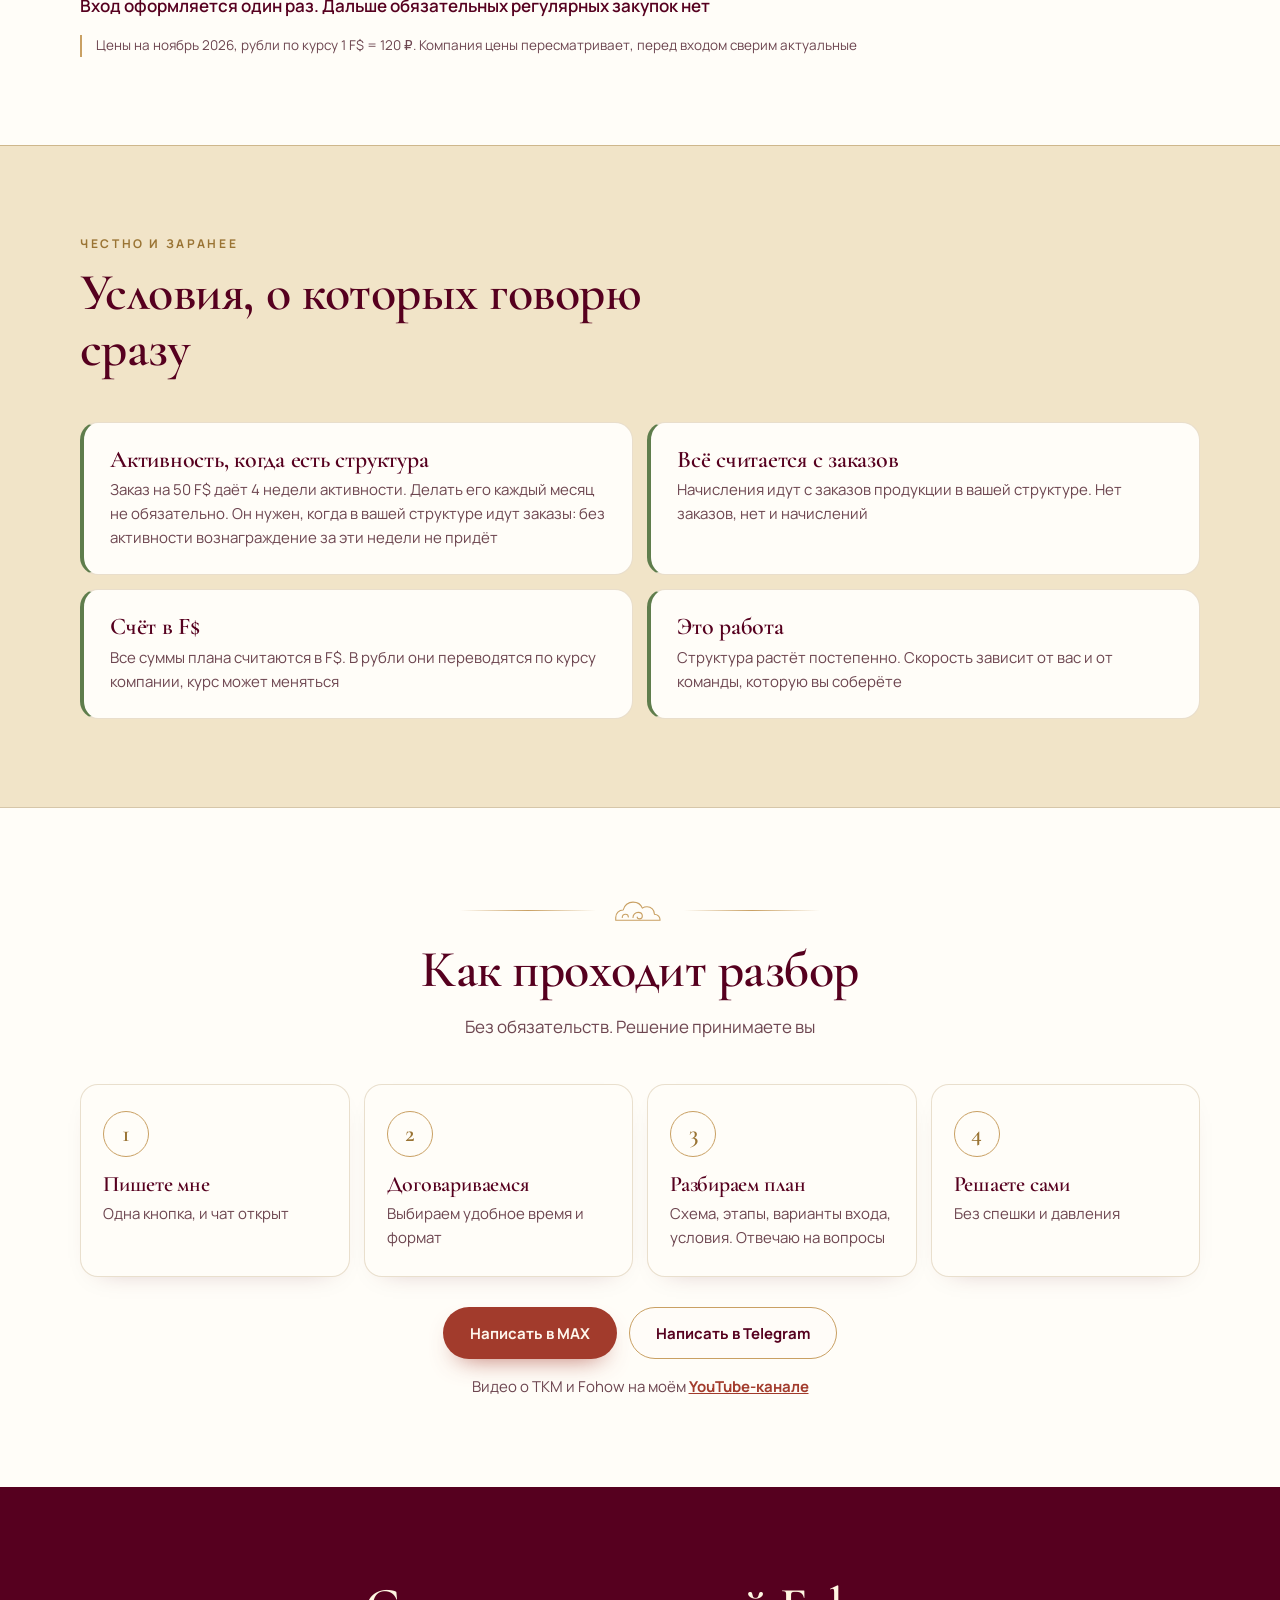
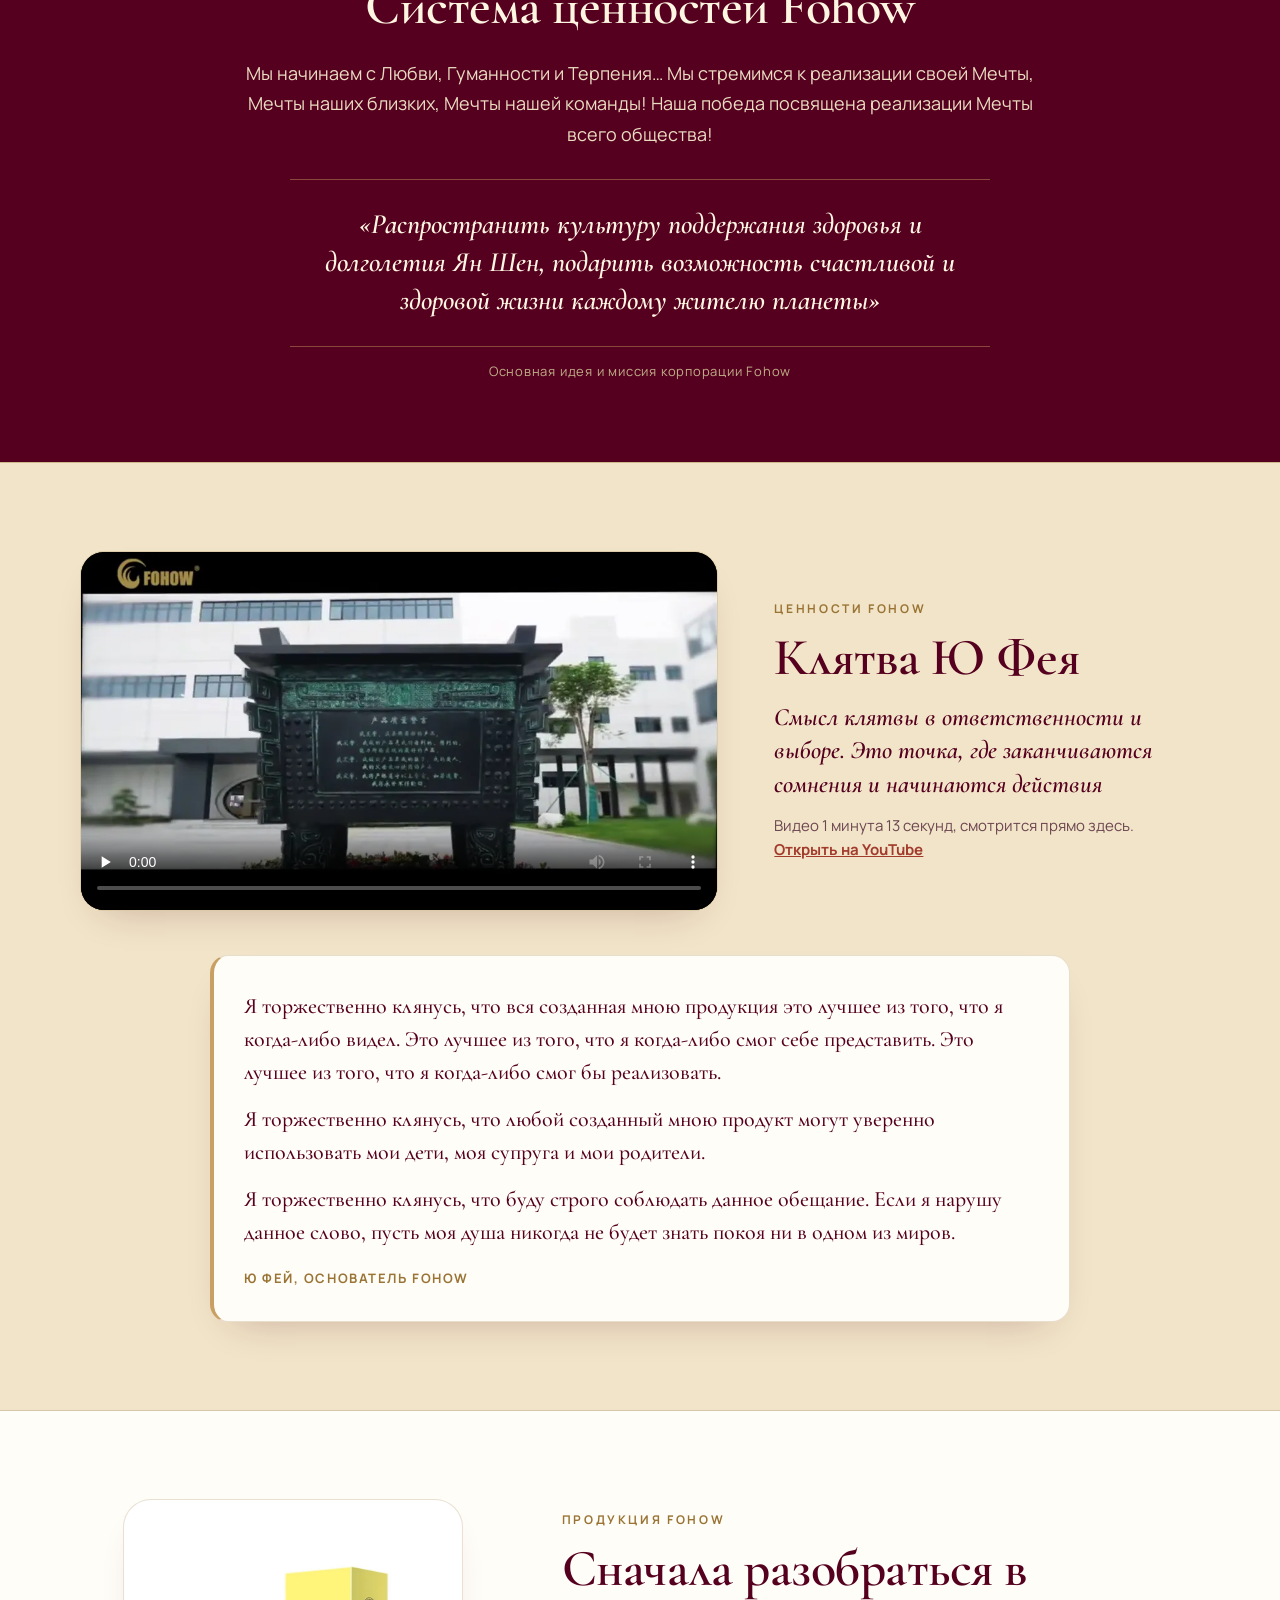
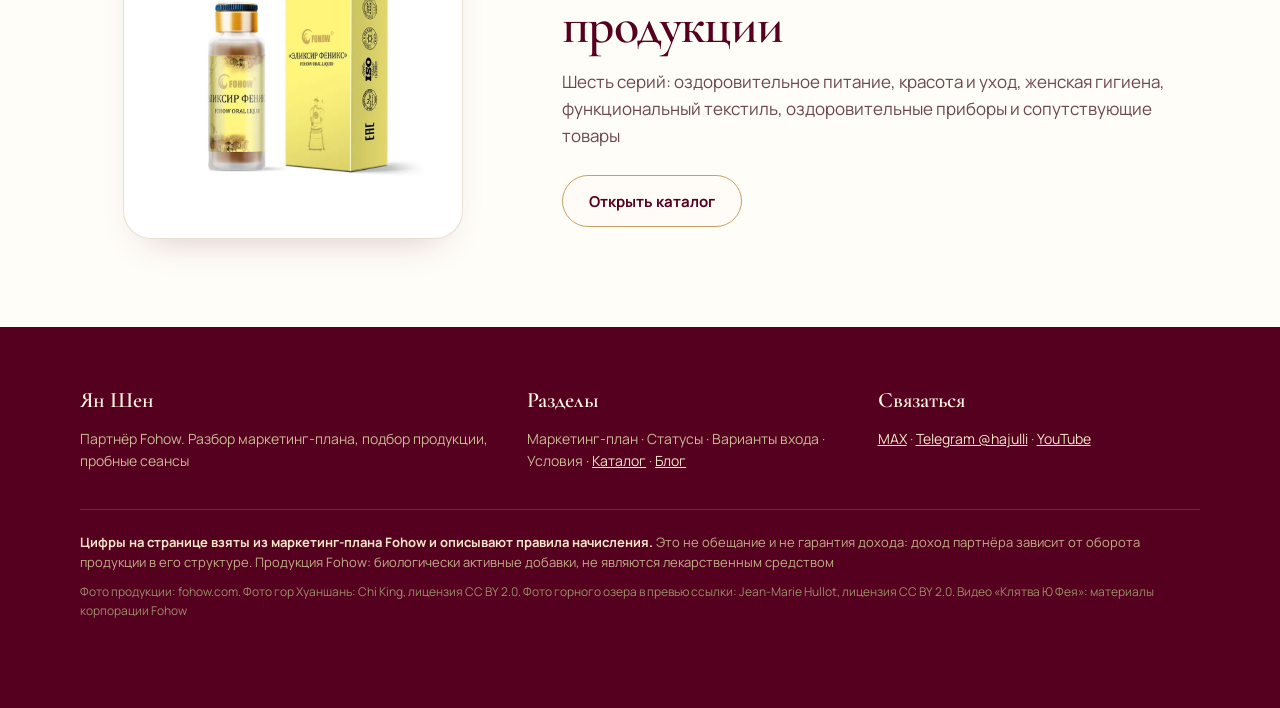
==== commit 4d392e6e: "SEO: заголовки и описания страниц по замеру Wordstat 18.11 (Фохоу/Fohow), «Феникс» без слова «лекарс" ====
--- a/index.html
+++ b/index.html
@@ -7,8 +7,8 @@
 <link rel="icon" href="assets/icon-32.png" type="image/png" sizes="32x32">
 <link rel="apple-touch-icon" href="assets/apple-touch-icon.png">
 <meta name="robots" content="noindex, nofollow">
-<title>Бизнес с Fohow · разбор маркетинг-плана · Ян Шен</title>
-<meta name="description" content="Партнёр Fohow разберёт с вами маркетинг-план: за что начисляются вознаграждения, какие есть варианты входа и какие условия нужно выполнять">
+<title>Маркетинг-план Фохоу (Fohow): разбор по шагам и на цифрах · Ян Шен</title>
+<meta name="description" content="Разбираю маркетинг-план Фохоу (Fohow) по шагам: за что начисляются вознаграждения, какие есть варианты входа и какие условия нужно выполнять. Спокойно и по правилам компании, без обещаний заработка">
 <meta property="og:type" content="website">
 <meta property="og:locale" content="ru_RU">
 <meta property="og:title" content="Бизнес с Fohow: разберём маркетинг-план по шагам">
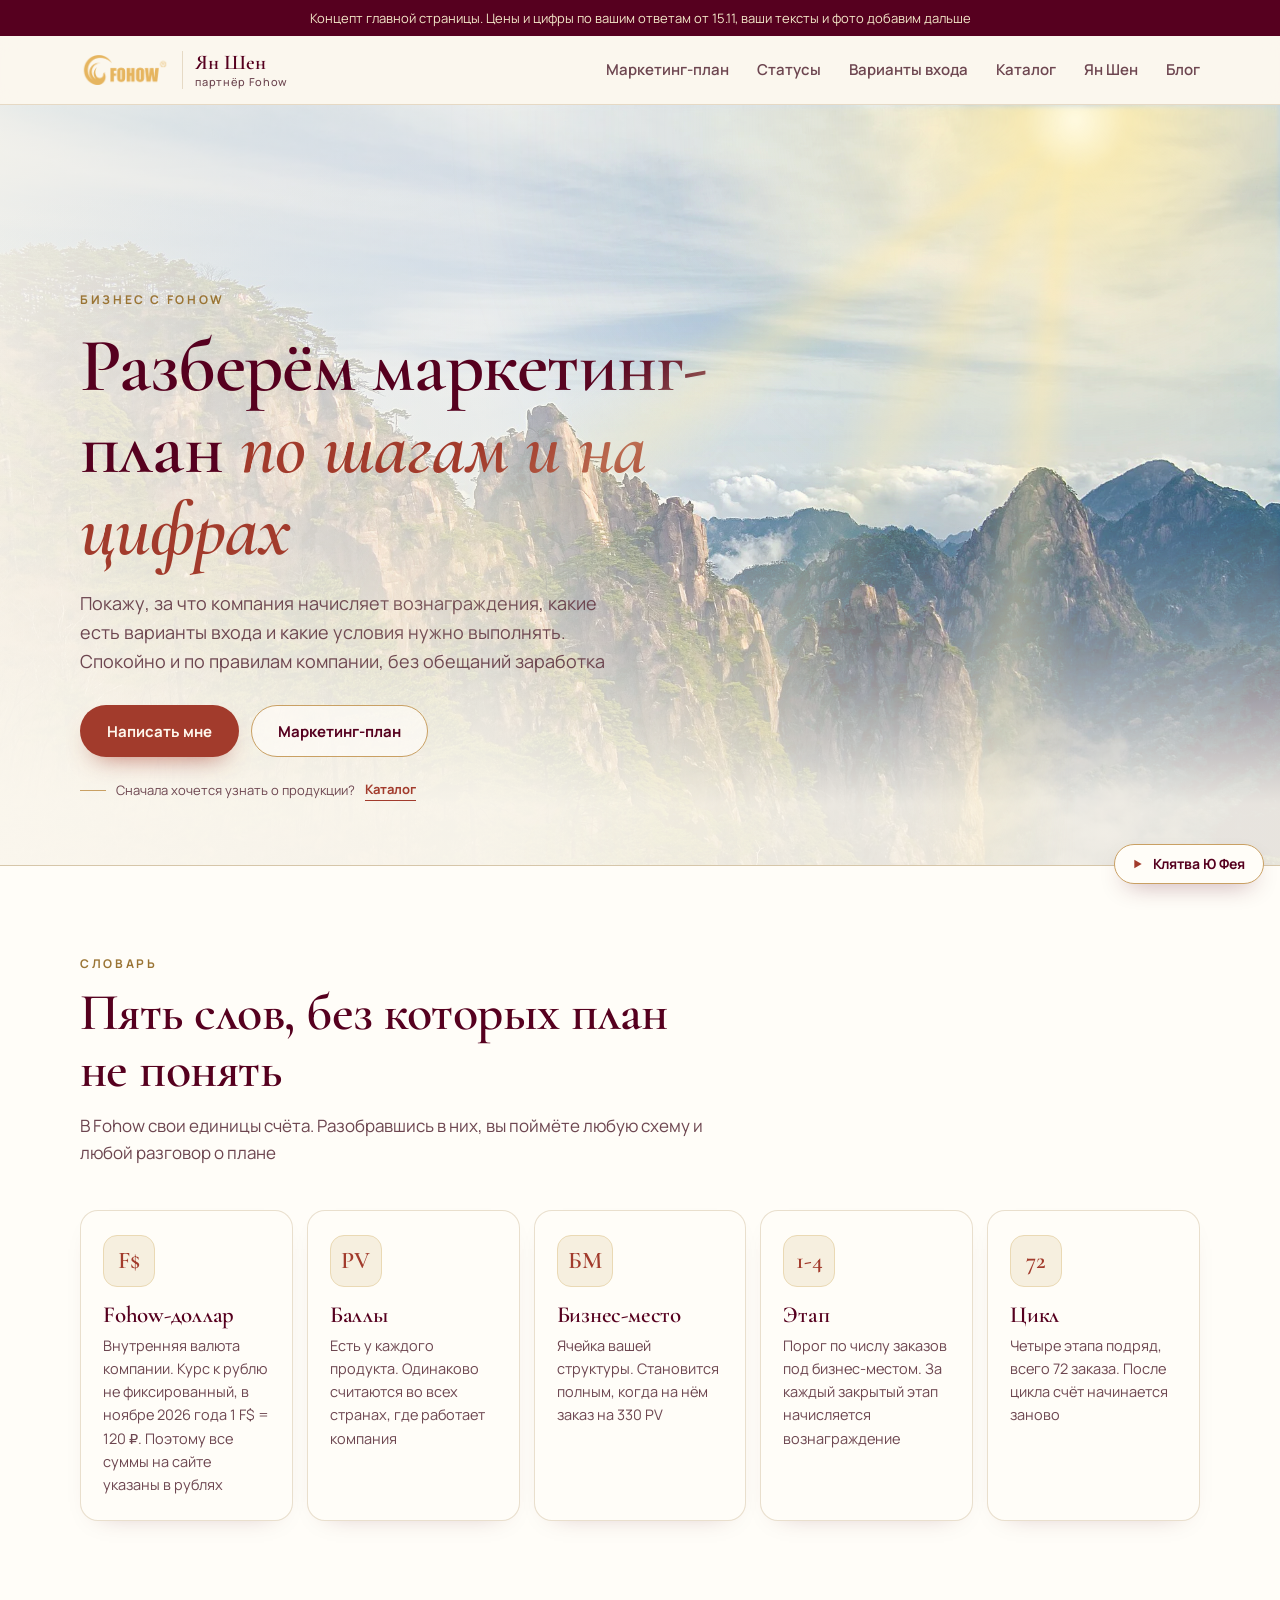
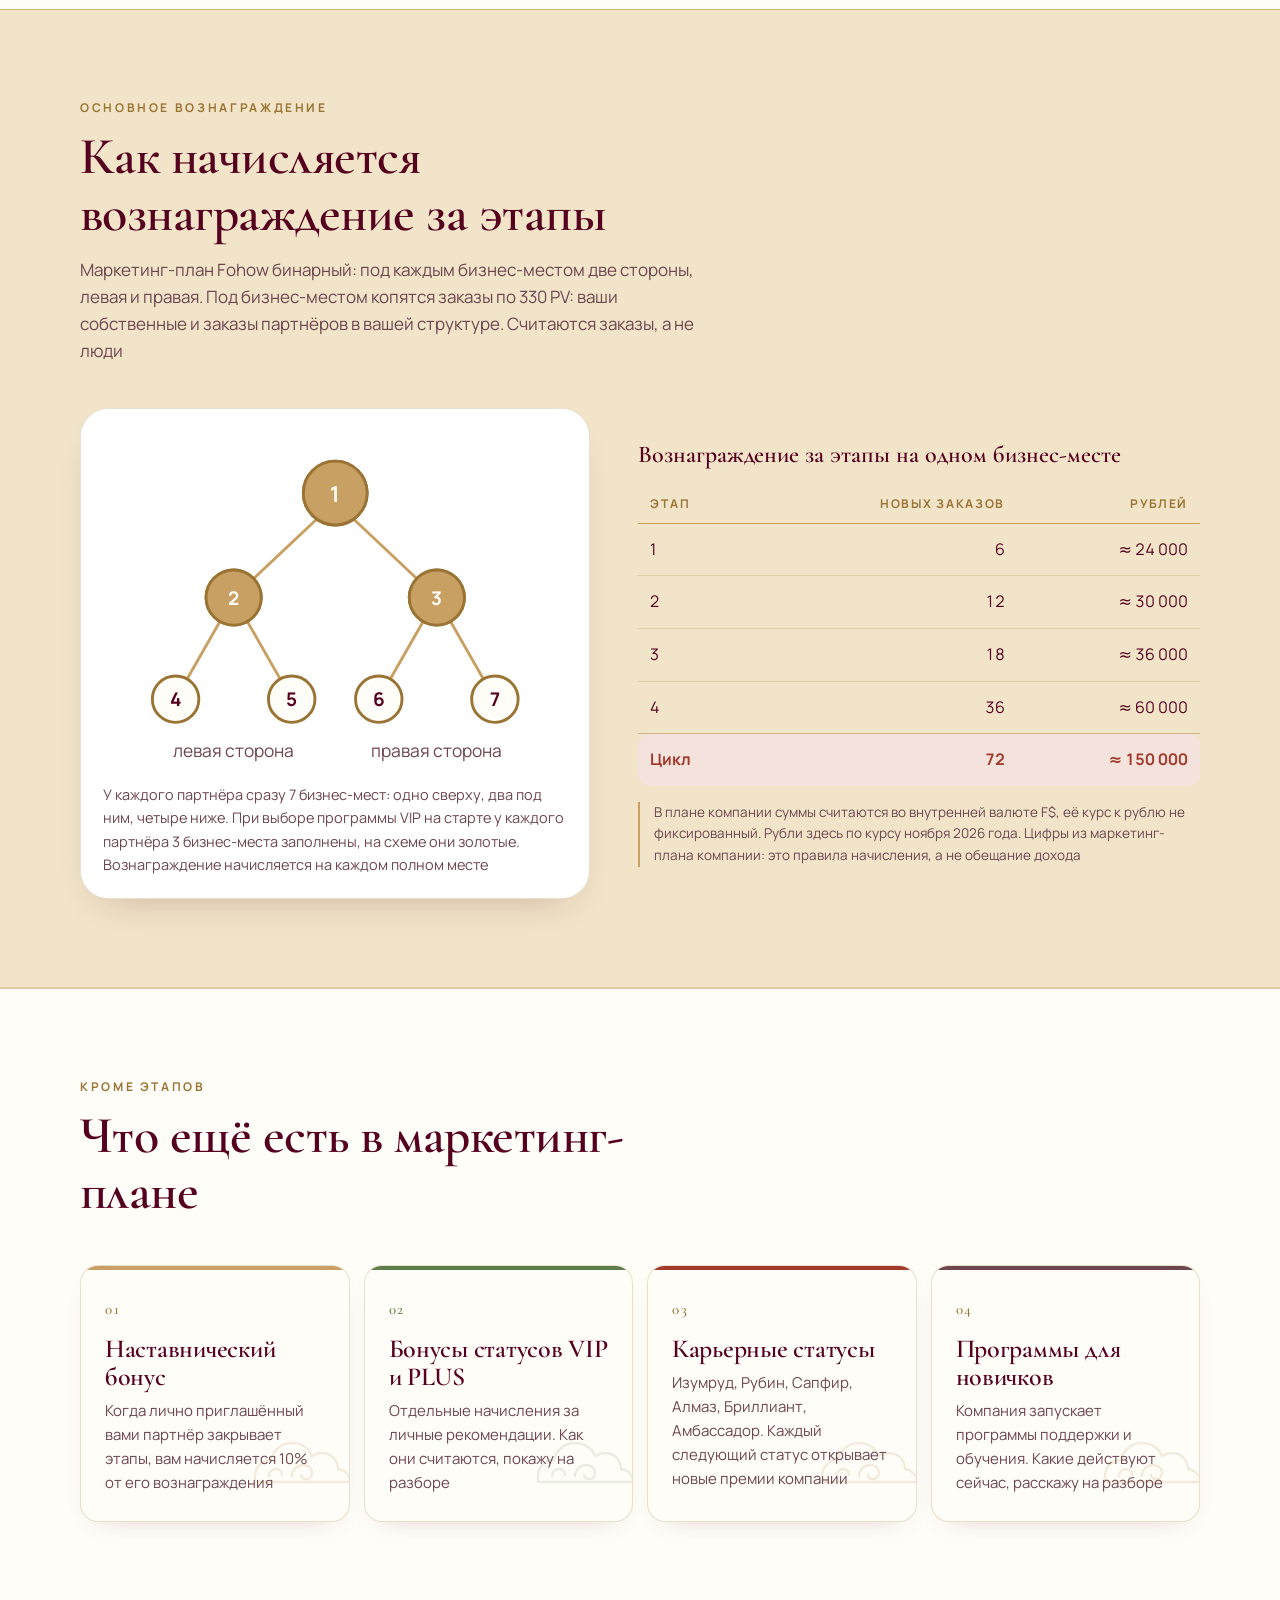
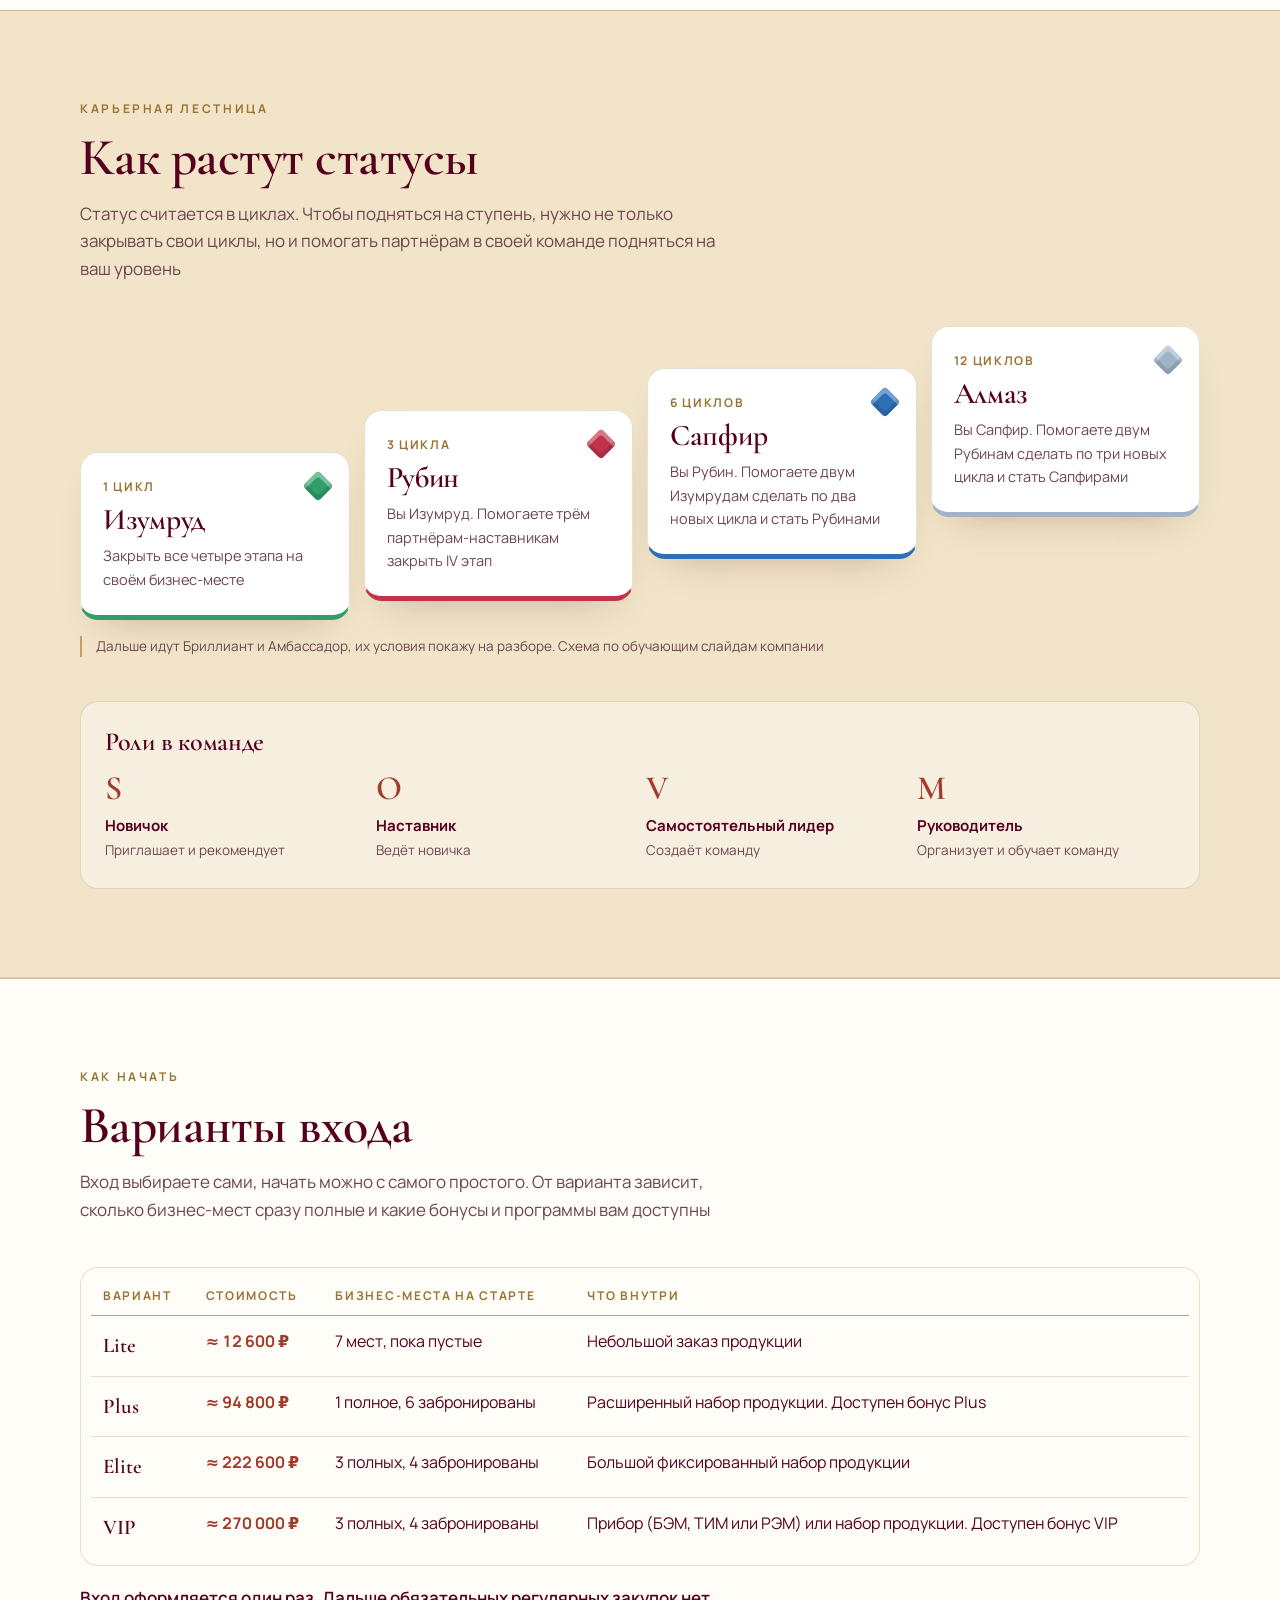
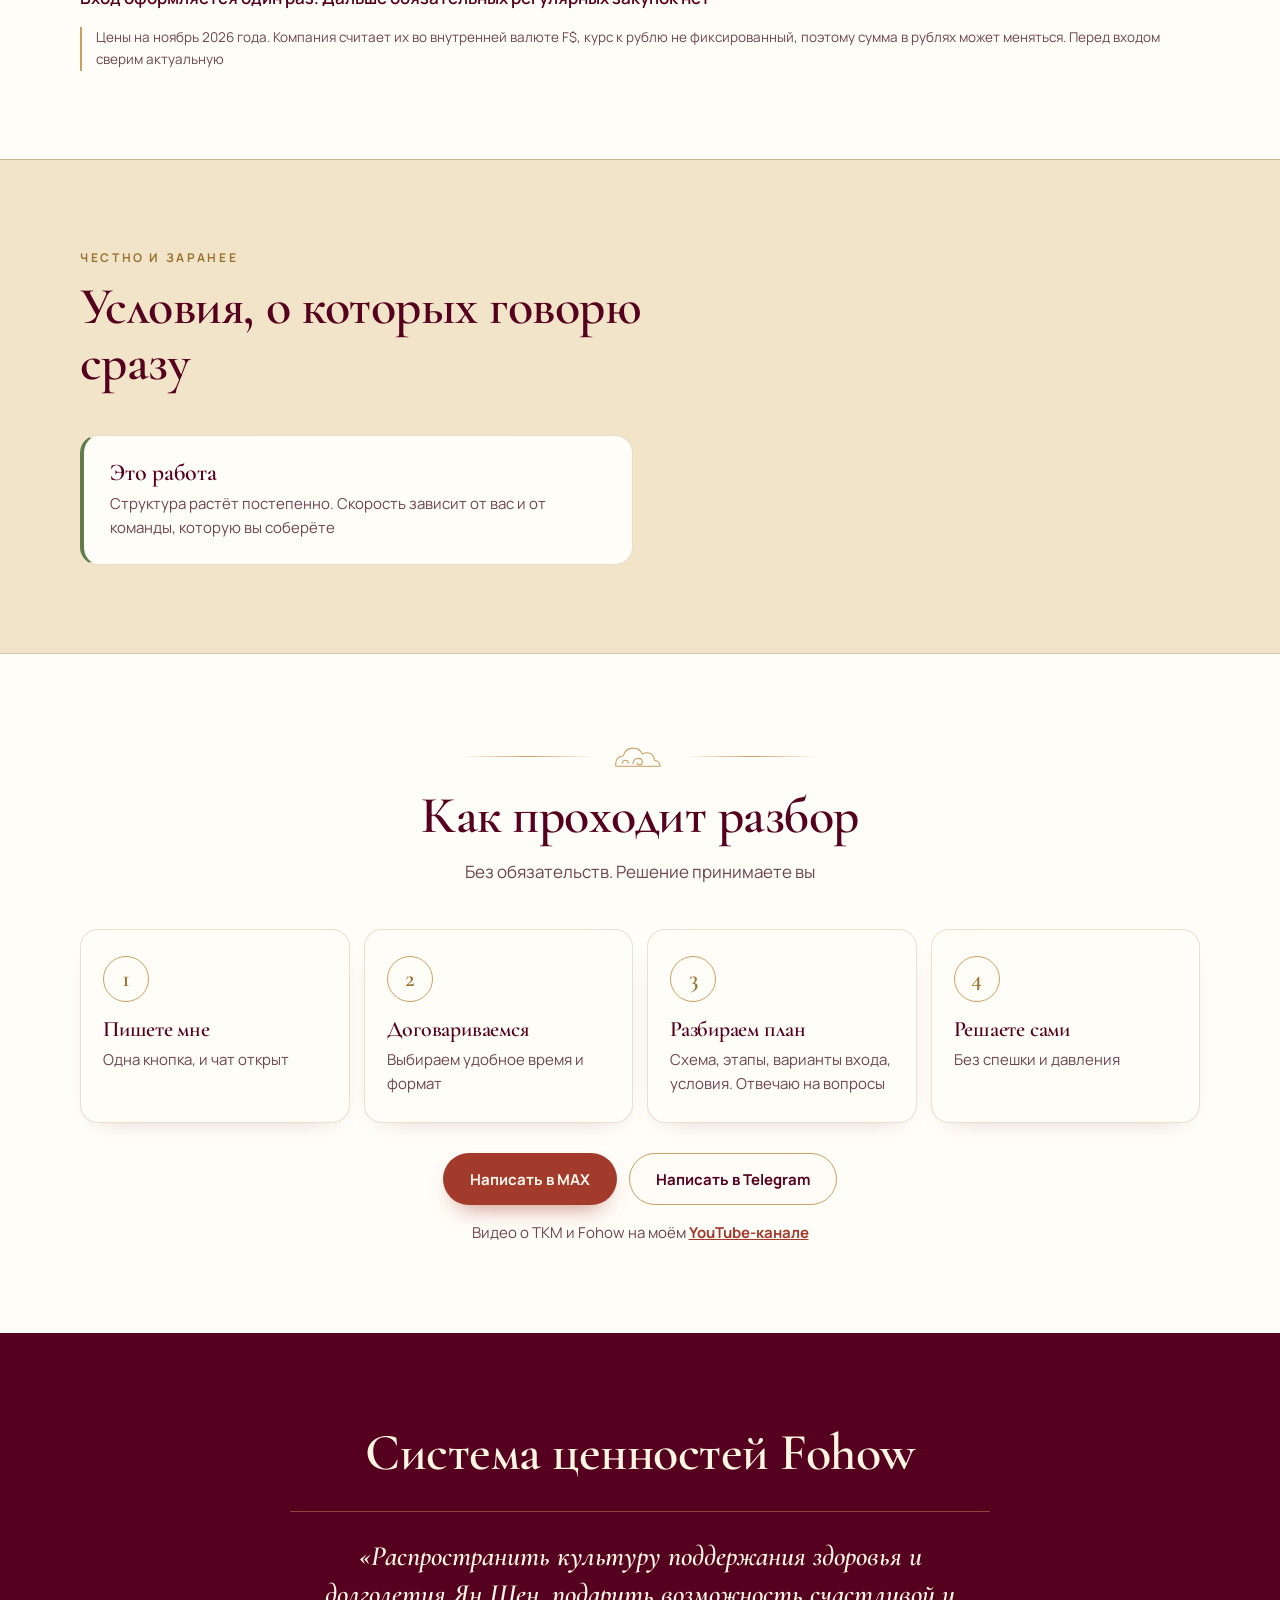
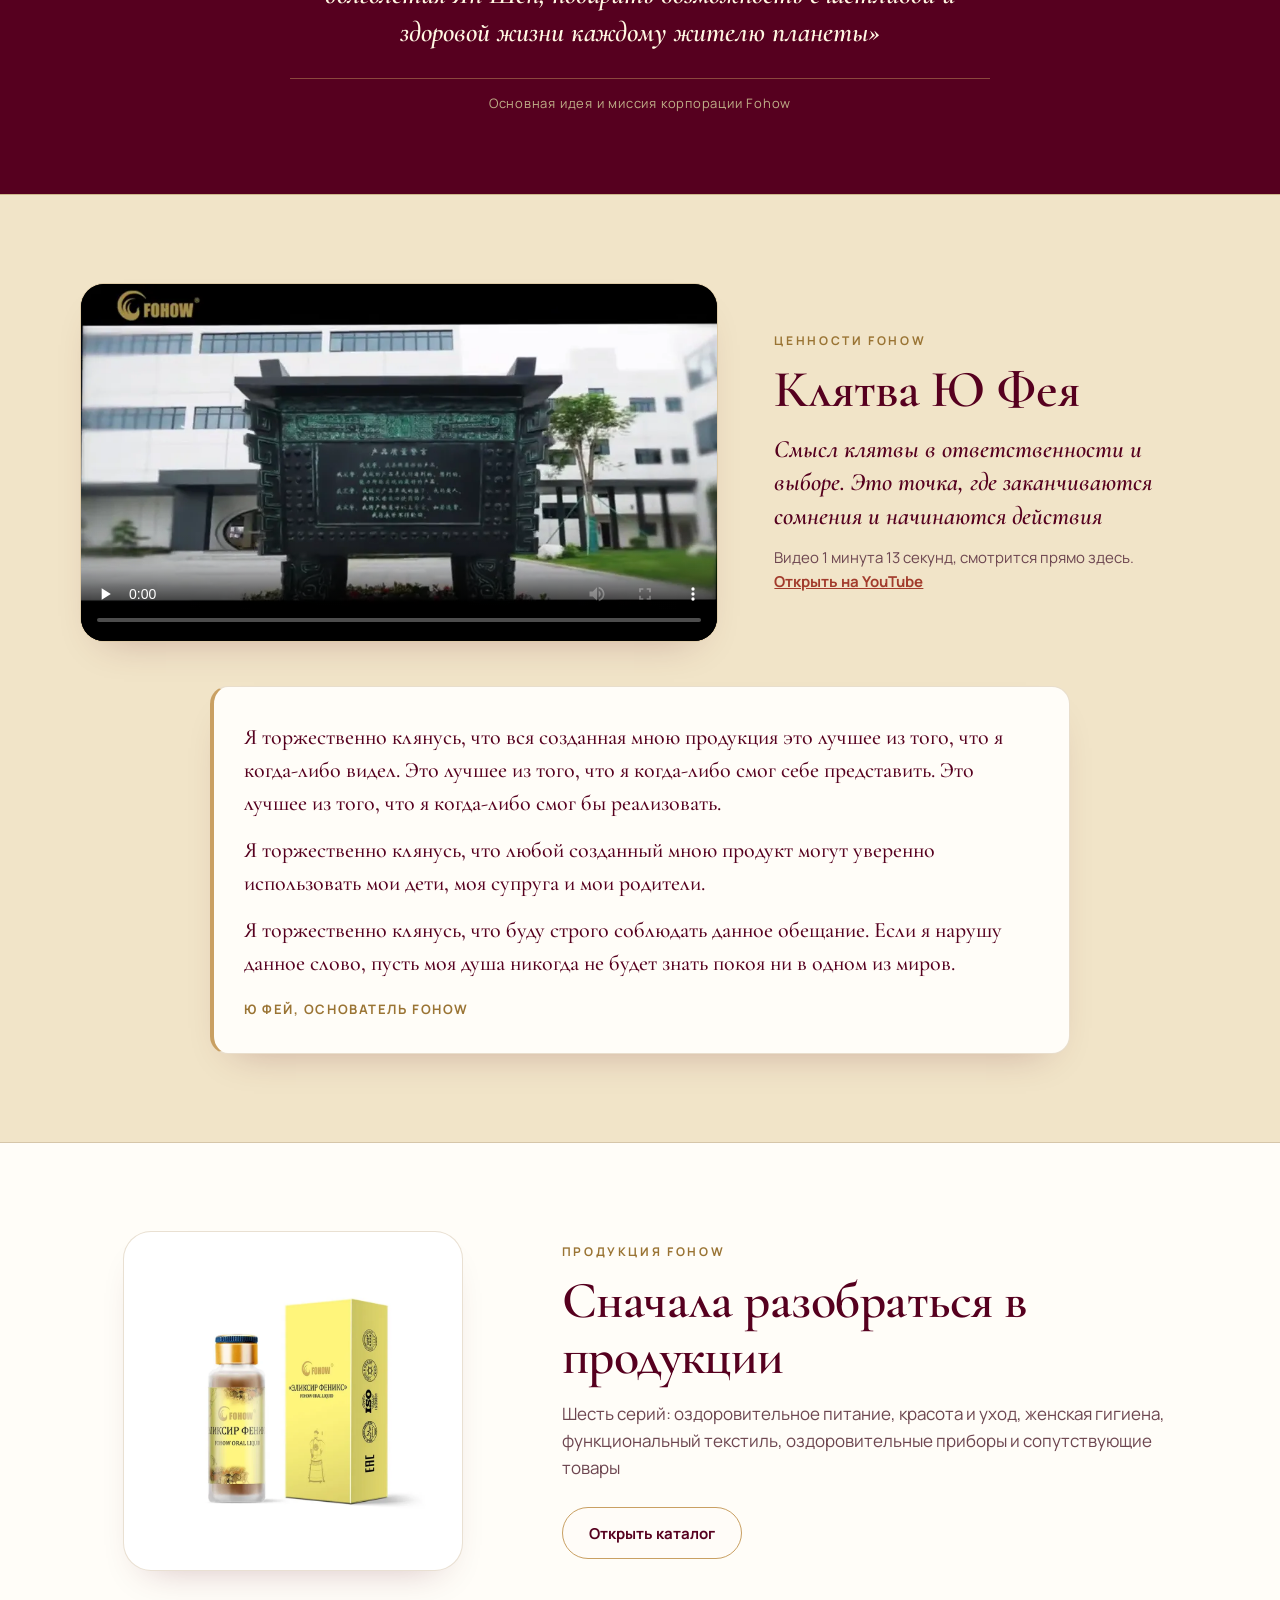
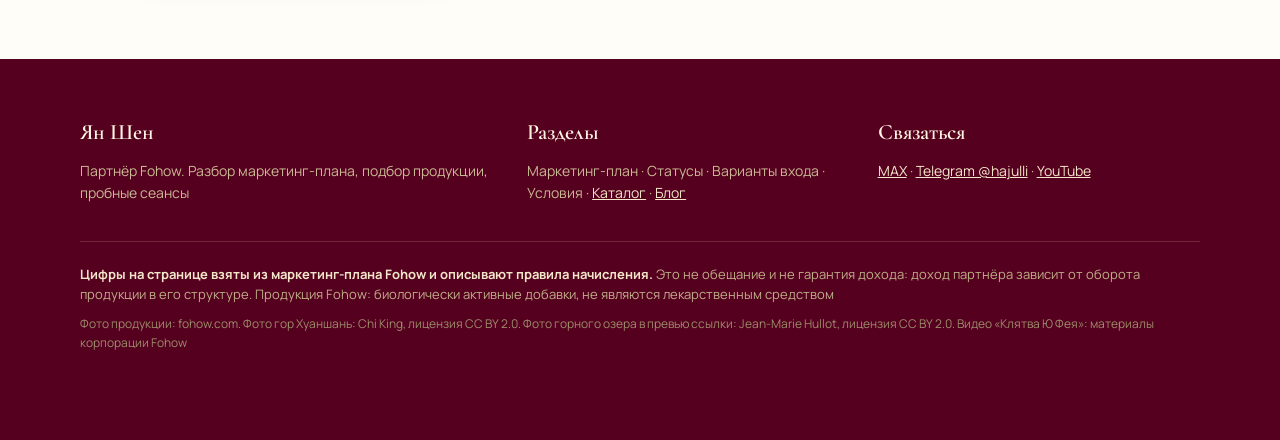
==== commit 41c4099b: "Правки Юлии 27.11: суммы только в рублях + пояснение про F$, из условий оставлено только «Это работа" ====
--- a/index.html
+++ b/index.html
@@ -73,7 +73,7 @@
       <p>В Fohow свои единицы счёта. Разобравшись в них, вы поймёте любую схему и любой разговор о плане</p>
     </div>
     <div class="gloss">
-      <div class="term rise"><span class="abbr">F$</span><h3>Fohow-доллар</h3><p>Внутренняя валюта компании. В России сейчас 1 F$ = 120 рублей</p></div>
+      <div class="term rise"><span class="abbr">F$</span><h3>Fohow-доллар</h3><p>Внутренняя валюта компании. Курс к рублю не фиксированный, в ноябре 2026 года 1 F$ = 120 ₽. Поэтому все суммы на сайте указаны в рублях</p></div>
       <div class="term rise"><span class="abbr">PV</span><h3>Баллы</h3><p>Есть у каждого продукта. Одинаково считаются во всех странах, где работает компания</p></div>
       <div class="term rise"><span class="abbr">БМ</span><h3>Бизнес-место</h3><p>Ячейка вашей структуры. Становится полным, когда на нём заказ на 330 PV</p></div>
       <div class="term rise"><span class="abbr">1-4</span><h3>Этап</h3><p>Порог по числу заказов под бизнес-местом. За каждый закрытый этап начисляется вознаграждение</p></div>
@@ -120,16 +120,16 @@
       <div class="rise">
         <table class="stages">
           <caption>Вознаграждение за этапы на одном бизнес-месте</caption>
-          <thead><tr><th>Этап</th><th>Новых заказов</th><th>F$</th><th>Рублей</th></tr></thead>
+          <thead><tr><th>Этап</th><th>Новых заказов</th><th>Рублей</th></tr></thead>
           <tbody>
-            <tr><td>1</td><td>6</td><td>200</td><td>24 000</td></tr>
-            <tr><td>2</td><td>12</td><td>250</td><td>30 000</td></tr>
-            <tr><td>3</td><td>18</td><td>300</td><td>36 000</td></tr>
-            <tr><td>4</td><td>36</td><td>500</td><td>60 000</td></tr>
+            <tr><td>1</td><td>6</td><td>≈ 24 000</td></tr>
+            <tr><td>2</td><td>12</td><td>≈ 30 000</td></tr>
+            <tr><td>3</td><td>18</td><td>≈ 36 000</td></tr>
+            <tr><td>4</td><td>36</td><td>≈ 60 000</td></tr>
           </tbody>
-          <tfoot><tr><td>Цикл</td><td>72</td><td>1 250</td><td>150 000</td></tr></tfoot>
+          <tfoot><tr><td>Цикл</td><td>72</td><td>≈ 150 000</td></tr></tfoot>
         </table>
-        <p class="small-note">Рубли по курсу 1 F$ = 120 ₽. Цифры из маркетинг-плана компании: это правила начисления, а не обещание дохода</p>
+        <p class="small-note">В плане компании суммы считаются во внутренней валюте F$, её курс к рублю не фиксированный. Рубли здесь по курсу ноября 2026 года. Цифры из маркетинг-плана компании: это правила начисления, а не обещание дохода</p>
       </div>
     </div>
   </div>
@@ -188,15 +188,15 @@
       <table class="entries">
         <thead><tr><th>Вариант</th><th>Стоимость</th><th>Бизнес-места на старте</th><th>Что внутри</th></tr></thead>
         <tbody>
-          <tr><td><b>Lite</b></td><td class="price">105 F$<small>≈ 12 600 ₽</small></td><td>7 мест, пока пустые</td><td>Небольшой заказ продукции</td></tr>
-          <tr><td><b>Plus</b></td><td class="price">790 F$<small>≈ 94 800 ₽</small></td><td>1 полное, 6 забронированы</td><td>Расширенный набор продукции. Доступен бонус Plus</td></tr>
-          <tr><td><b>Elite</b></td><td class="price">1 855 F$<small>≈ 222 600 ₽</small></td><td>3 полных, 4 забронированы</td><td>Большой фиксированный набор продукции</td></tr>
-          <tr><td><b>VIP</b></td><td class="price">2 250 F$<small>≈ 270 000 ₽</small></td><td>3 полных, 4 забронированы</td><td>Прибор (БЭМ, ТИМ или РЭМ) или набор продукции. Доступен бонус VIP</td></tr>
+          <tr><td><b>Lite</b></td><td class="price">≈ 12 600 ₽</td><td>7 мест, пока пустые</td><td>Небольшой заказ продукции</td></tr>
+          <tr><td><b>Plus</b></td><td class="price">≈ 94 800 ₽</td><td>1 полное, 6 забронированы</td><td>Расширенный набор продукции. Доступен бонус Plus</td></tr>
+          <tr><td><b>Elite</b></td><td class="price">≈ 222 600 ₽</td><td>3 полных, 4 забронированы</td><td>Большой фиксированный набор продукции</td></tr>
+          <tr><td><b>VIP</b></td><td class="price">≈ 270 000 ₽</td><td>3 полных, 4 забронированы</td><td>Прибор (БЭМ, ТИМ или РЭМ) или набор продукции. Доступен бонус VIP</td></tr>
         </tbody>
       </table>
     </div>
     <p class="rise" style="margin-top:18px;font-weight:600">Вход оформляется один раз. Дальше обязательных регулярных закупок нет</p>
-    <p class="small-note rise">Цены на ноябрь 2026, рубли по курсу 1 F$ = 120 ₽. Компания цены пересматривает, перед входом сверим актуальные</p>
+    <p class="small-note rise">Цены на ноябрь 2026 года. Компания считает их во внутренней валюте F$, курс к рублю не фиксированный, поэтому сумма в рублях может меняться. Перед входом сверим актуальную</p>
   </div>
 </section>
 
@@ -207,9 +207,6 @@
       <h2>Условия, о которых говорю сразу</h2>
     </div>
     <div class="terms">
-      <div class="cond rise"><h3>Активность, когда есть структура</h3><p>Заказ на 50 F$ даёт 4 недели активности. Делать его каждый месяц не обязательно. Он нужен, когда в вашей структуре идут заказы: без активности вознаграждение за эти недели не придёт</p></div>
-      <div class="cond rise"><h3>Всё считается с заказов</h3><p>Начисления идут с заказов продукции в вашей структуре. Нет заказов, нет и начислений</p></div>
-      <div class="cond rise"><h3>Счёт в F$</h3><p>Все суммы плана считаются в F$. В рубли они переводятся по курсу компании, курс может меняться</p></div>
       <div class="cond rise"><h3>Это работа</h3><p>Структура растёт постепенно. Скорость зависит от вас и от команды, которую вы соберёте</p></div>
     </div>
   </div>
@@ -236,7 +233,6 @@
   <div class="wrap">
     <div class="values-card rise">
       <h2>Система ценностей Fohow</h2>
-      <p class="values-lead">Мы начинаем с Любви, Гуманности и Терпения… Мы стремимся к реализации своей Мечты, Мечты наших близких, Мечты нашей команды! Наша победа посвящена реализации Мечты всего общества!</p>
       <blockquote>«Распространить культуру поддержания здоровья и долголетия Ян Шен, подарить возможность счастливой и здоровой жизни каждому жителю планеты»</blockquote>
       <p class="values-src">Основная идея и миссия корпорации Fohow</p>
     </div>
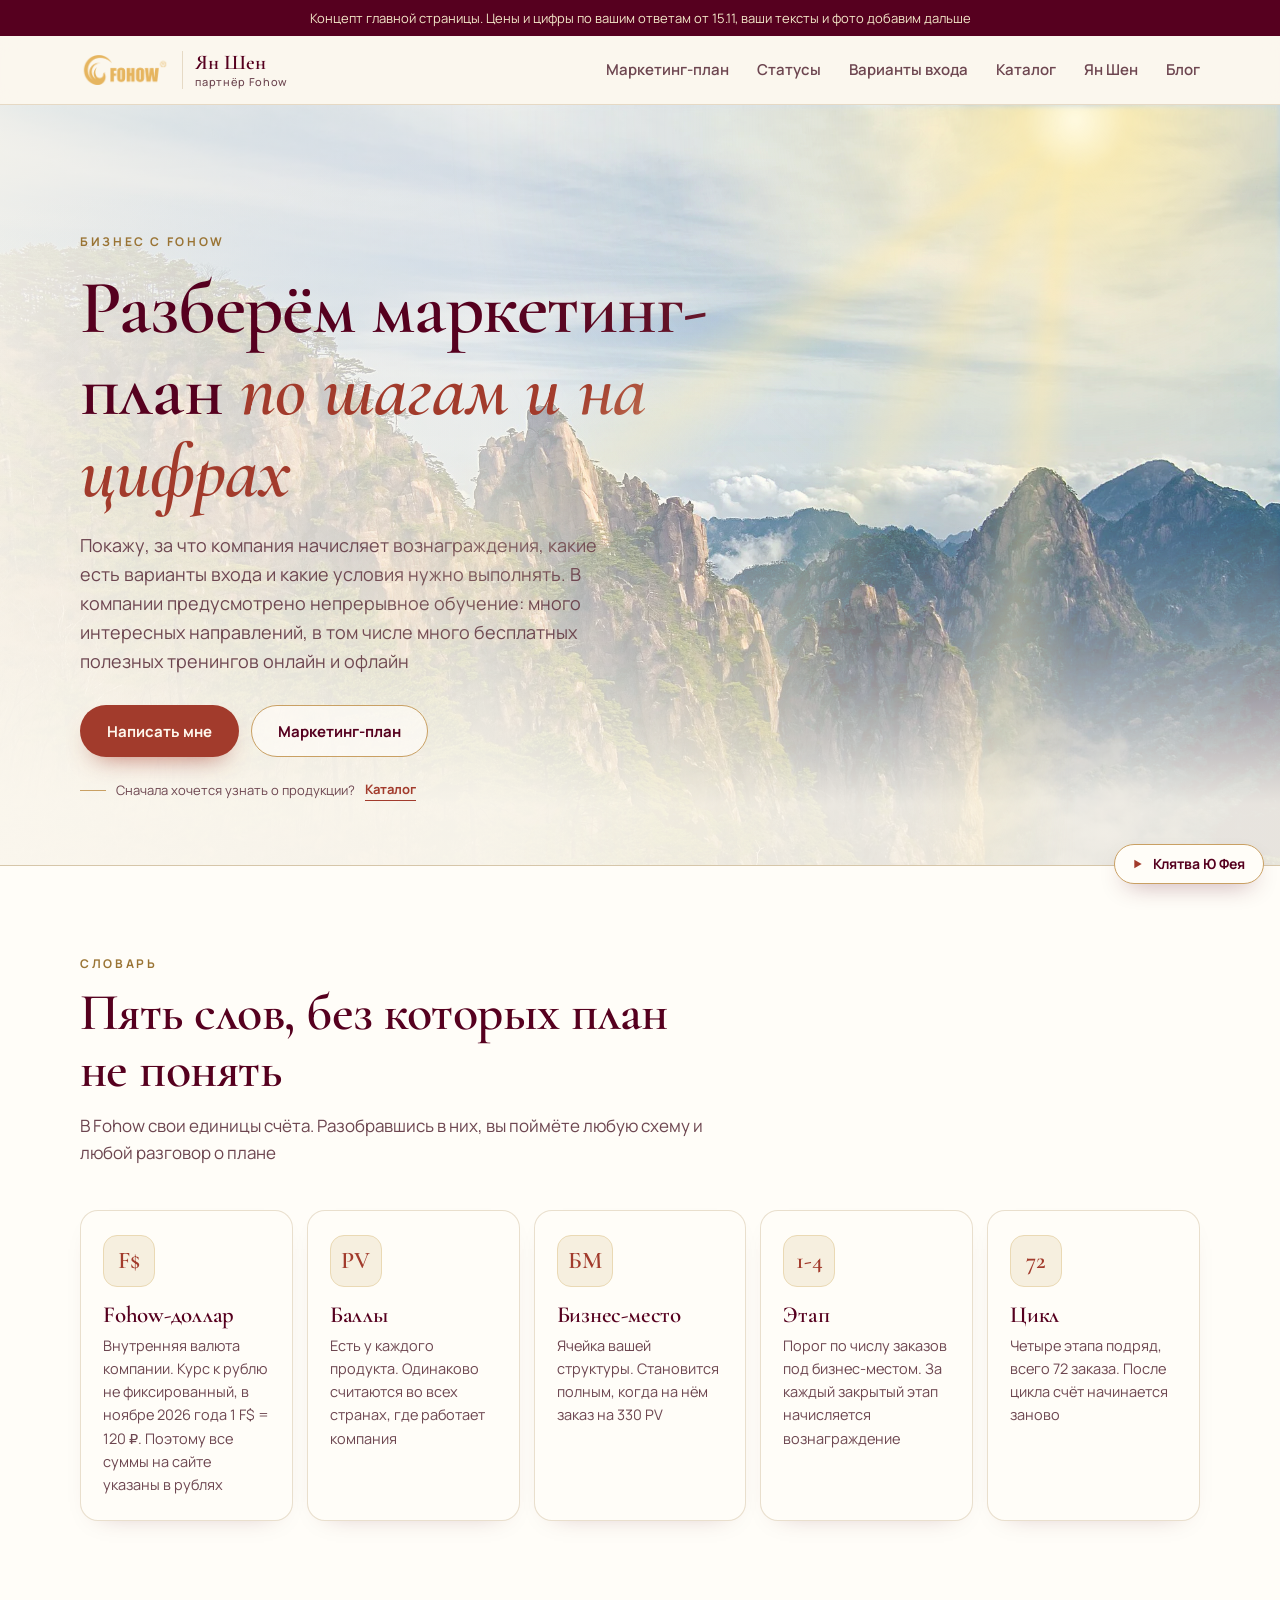
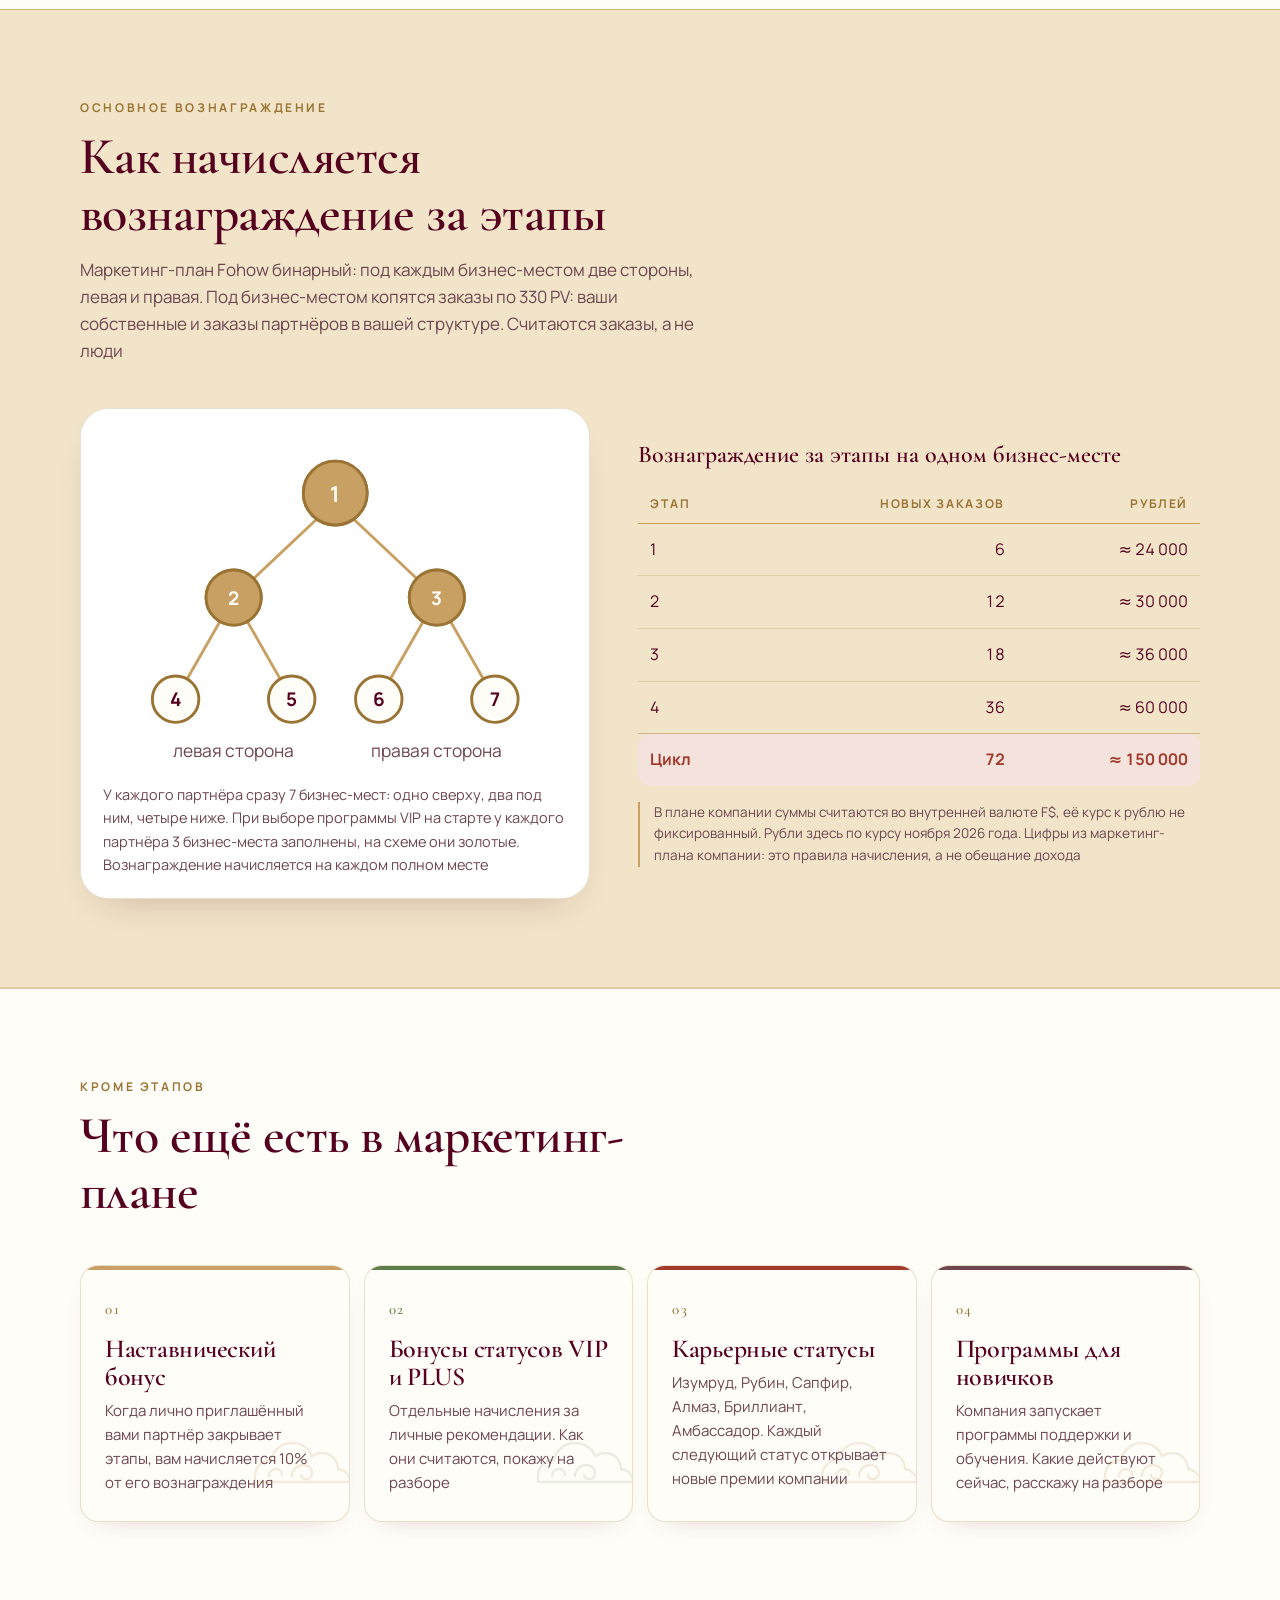
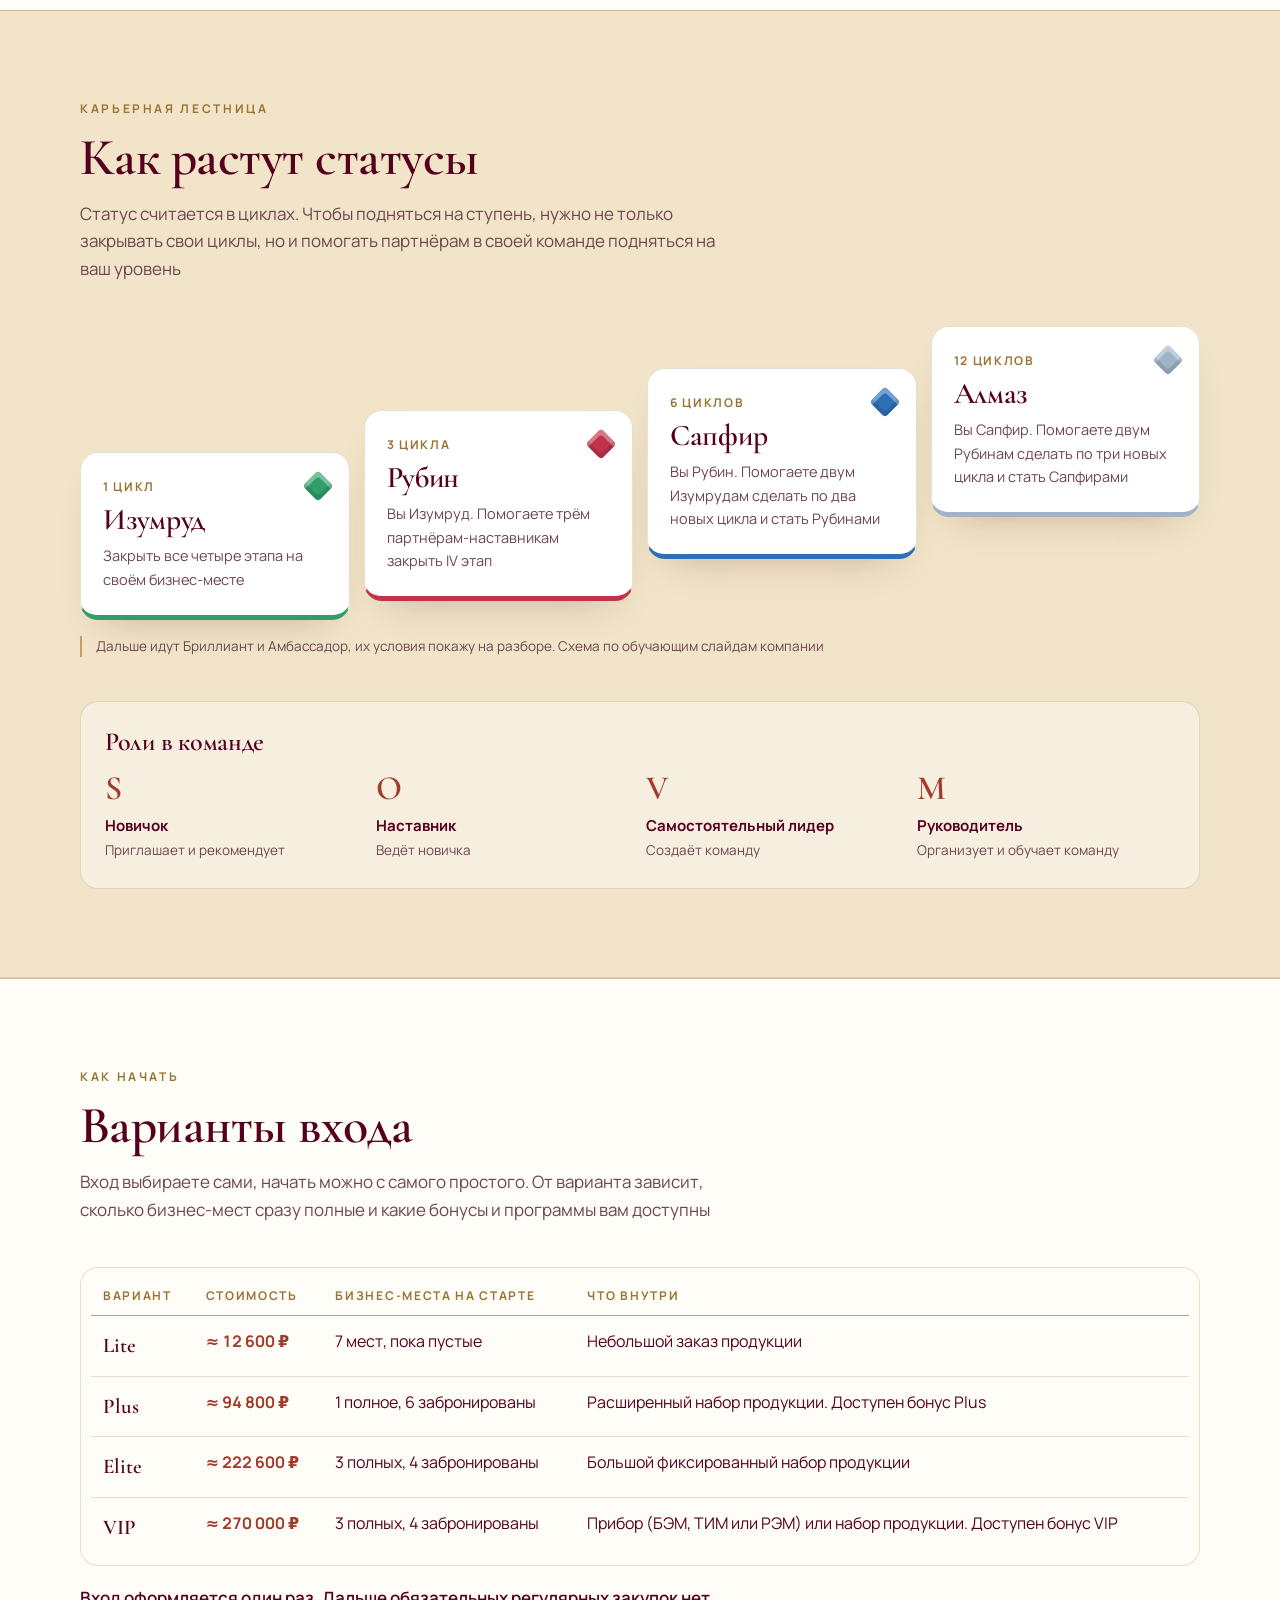
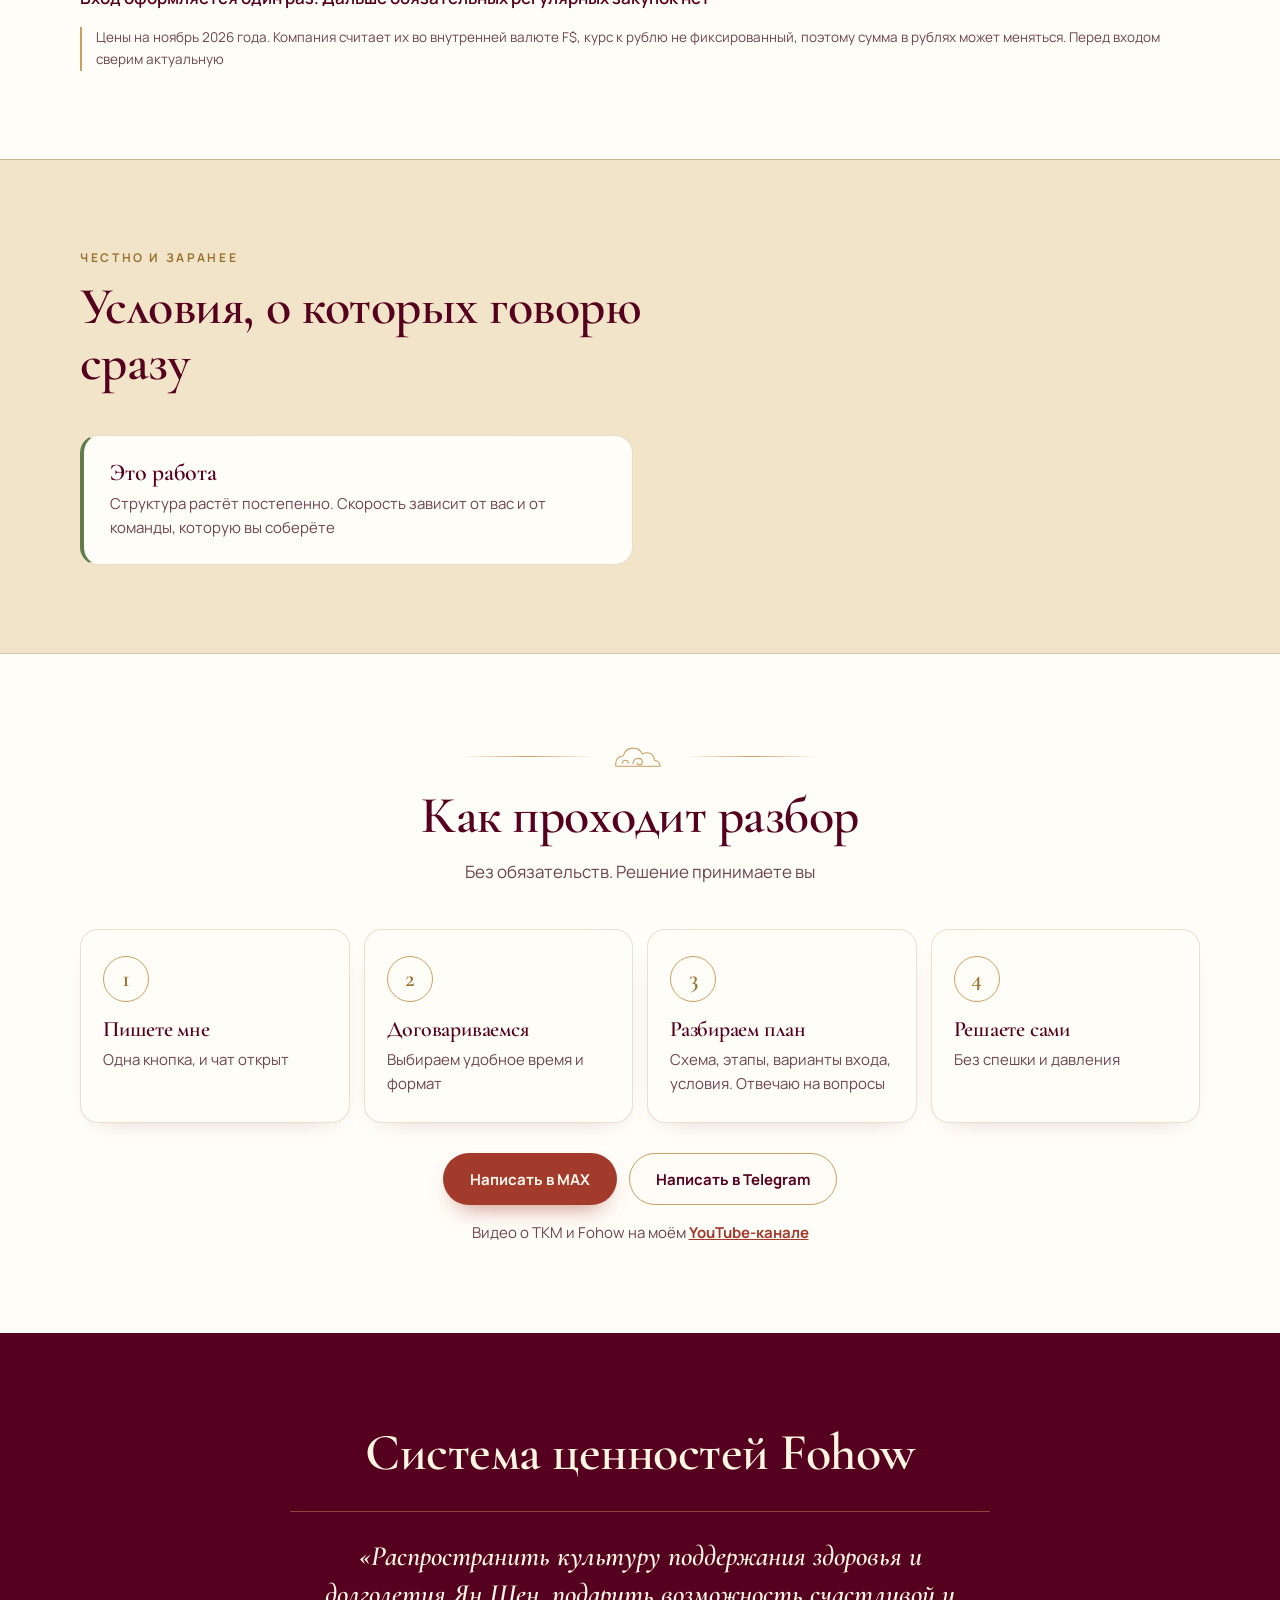
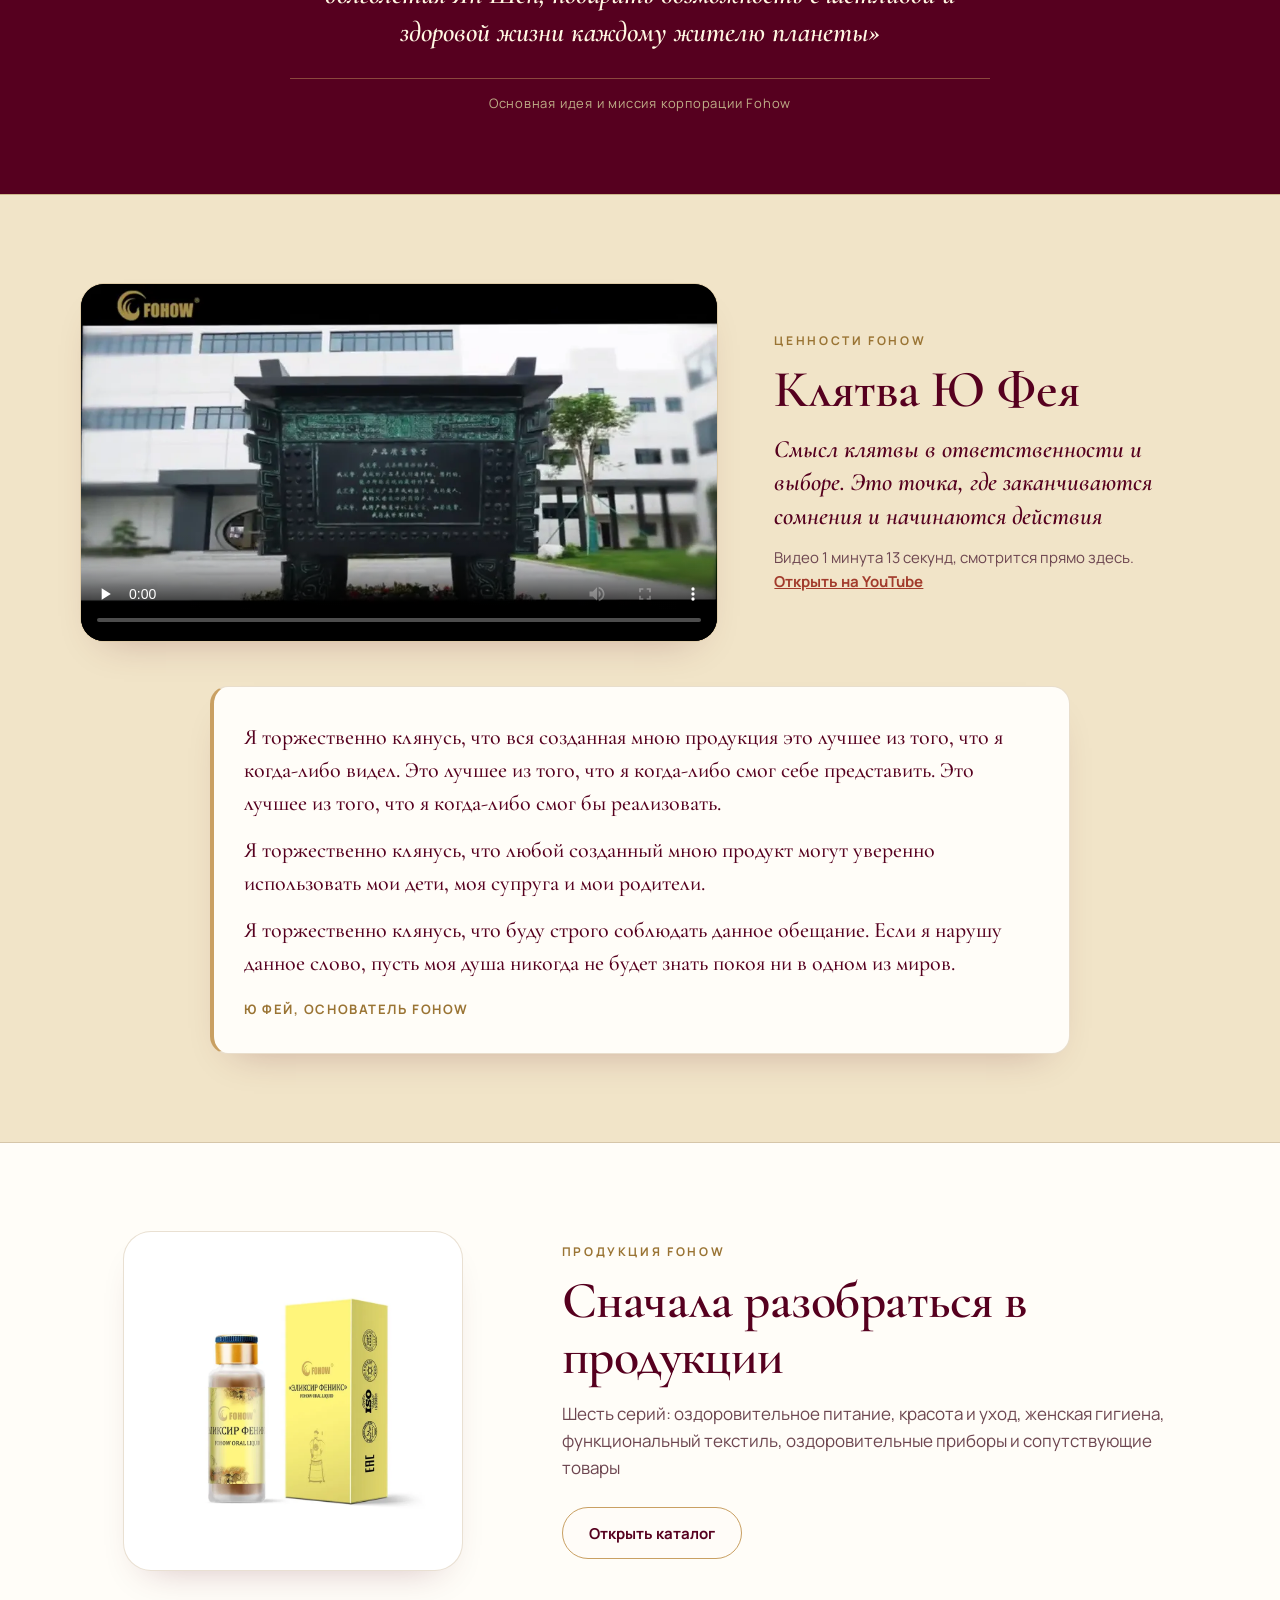
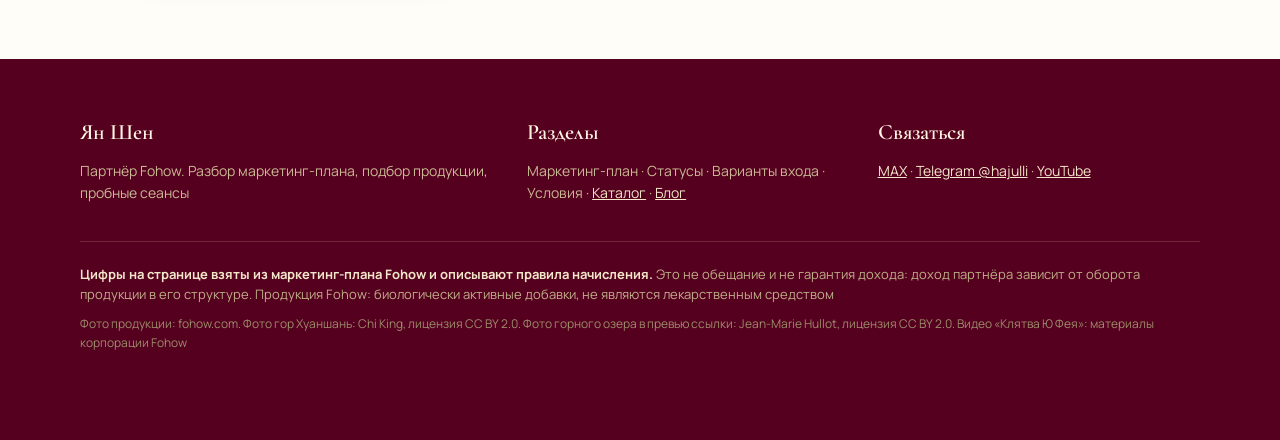
==== commit 221384b8: "Главная: убрано «Спокойно и по правилам компании, без обещаний заработка», добавлено про непрерывное" ====
--- a/index.html
+++ b/index.html
@@ -8,7 +8,7 @@
 <link rel="apple-touch-icon" href="assets/apple-touch-icon.png">
 <meta name="robots" content="noindex, nofollow">
 <title>Маркетинг-план Фохоу (Fohow): разбор по шагам и на цифрах · Ян Шен</title>
-<meta name="description" content="Разбираю маркетинг-план Фохоу (Fohow) по шагам: за что начисляются вознаграждения, какие есть варианты входа и какие условия нужно выполнять. Спокойно и по правилам компании, без обещаний заработка">
+<meta name="description" content="Разбираю маркетинг-план Фохоу (Fohow) по шагам: за что начисляются вознаграждения, какие есть варианты входа и какие условия нужно выполнять">
 <meta property="og:type" content="website">
 <meta property="og:locale" content="ru_RU">
 <meta property="og:title" content="Бизнес с Fohow: разберём маркетинг-план по шагам">
@@ -56,7 +56,7 @@
   <div class="wrap">
     <div class="eyebrow">Бизнес с Fohow</div>
     <h1>Разберём маркетинг-план <em>по шагам и на цифрах</em></h1>
-    <p class="lead">Покажу, за что компания начисляет вознаграждения, какие есть варианты входа и какие условия нужно выполнять. Спокойно и по правилам компании, без обещаний заработка</p>
+    <p class="lead">Покажу, за что компания начисляет вознаграждения, какие есть варианты входа и какие условия нужно выполнять. В компании предусмотрено непрерывное обучение: много интересных направлений, в том числе много бесплатных полезных тренингов онлайн и офлайн</p>
     <div class="actions">
       <a class="btn btn-red" href="#razbor">Написать мне</a>
       <a class="btn btn-line" href="#plan">Маркетинг-план</a>
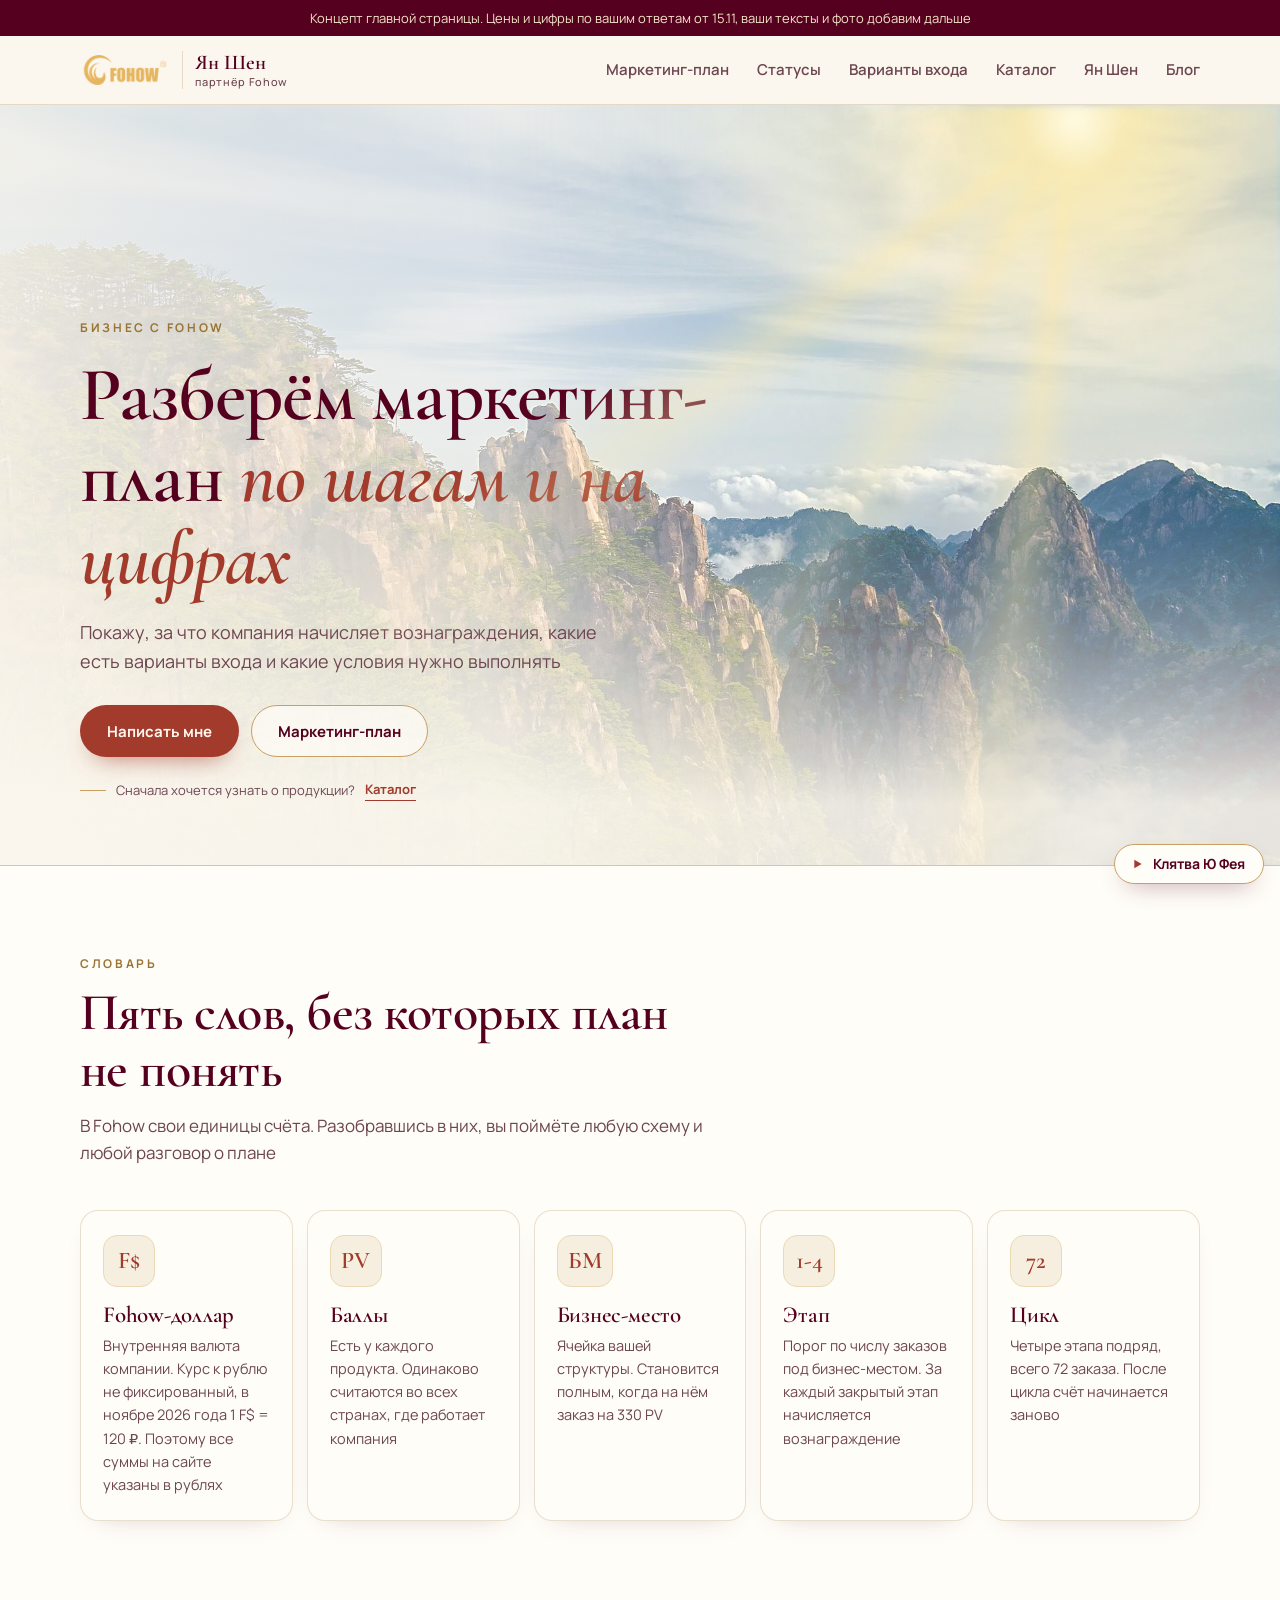
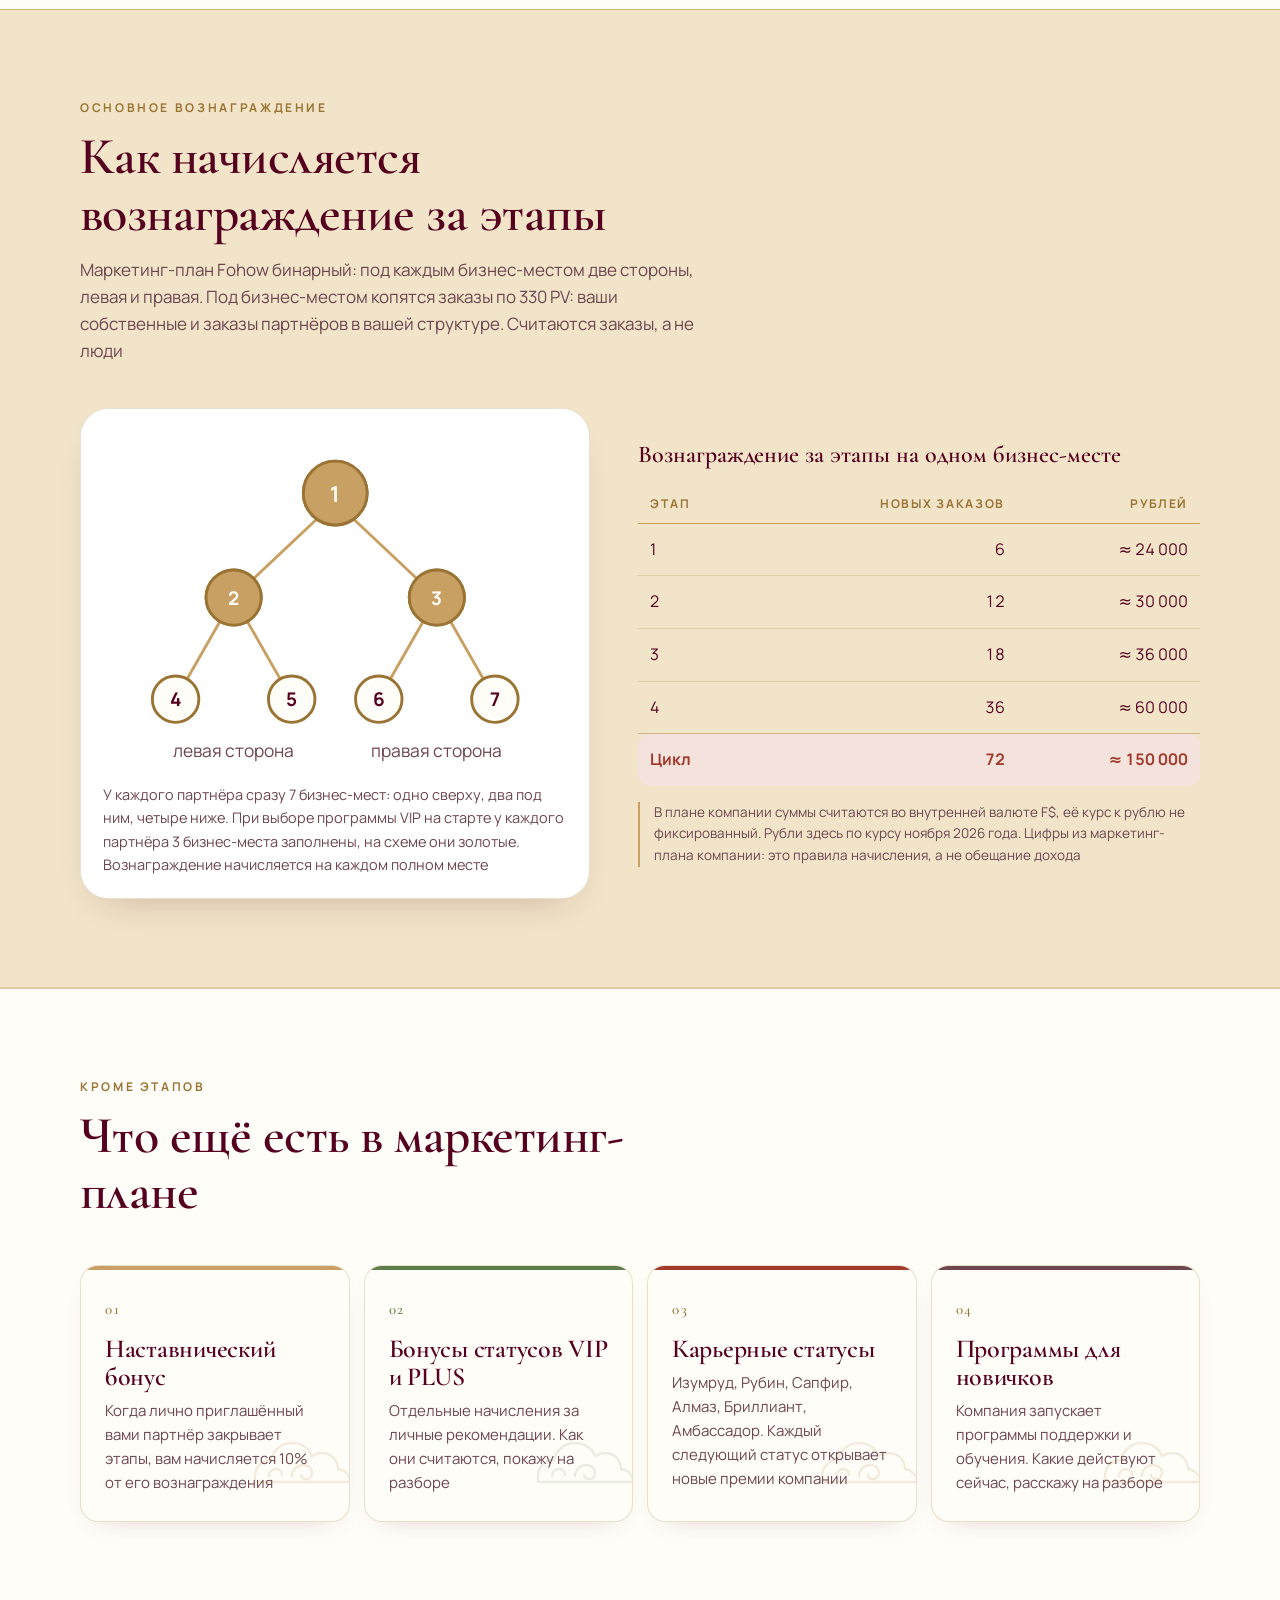
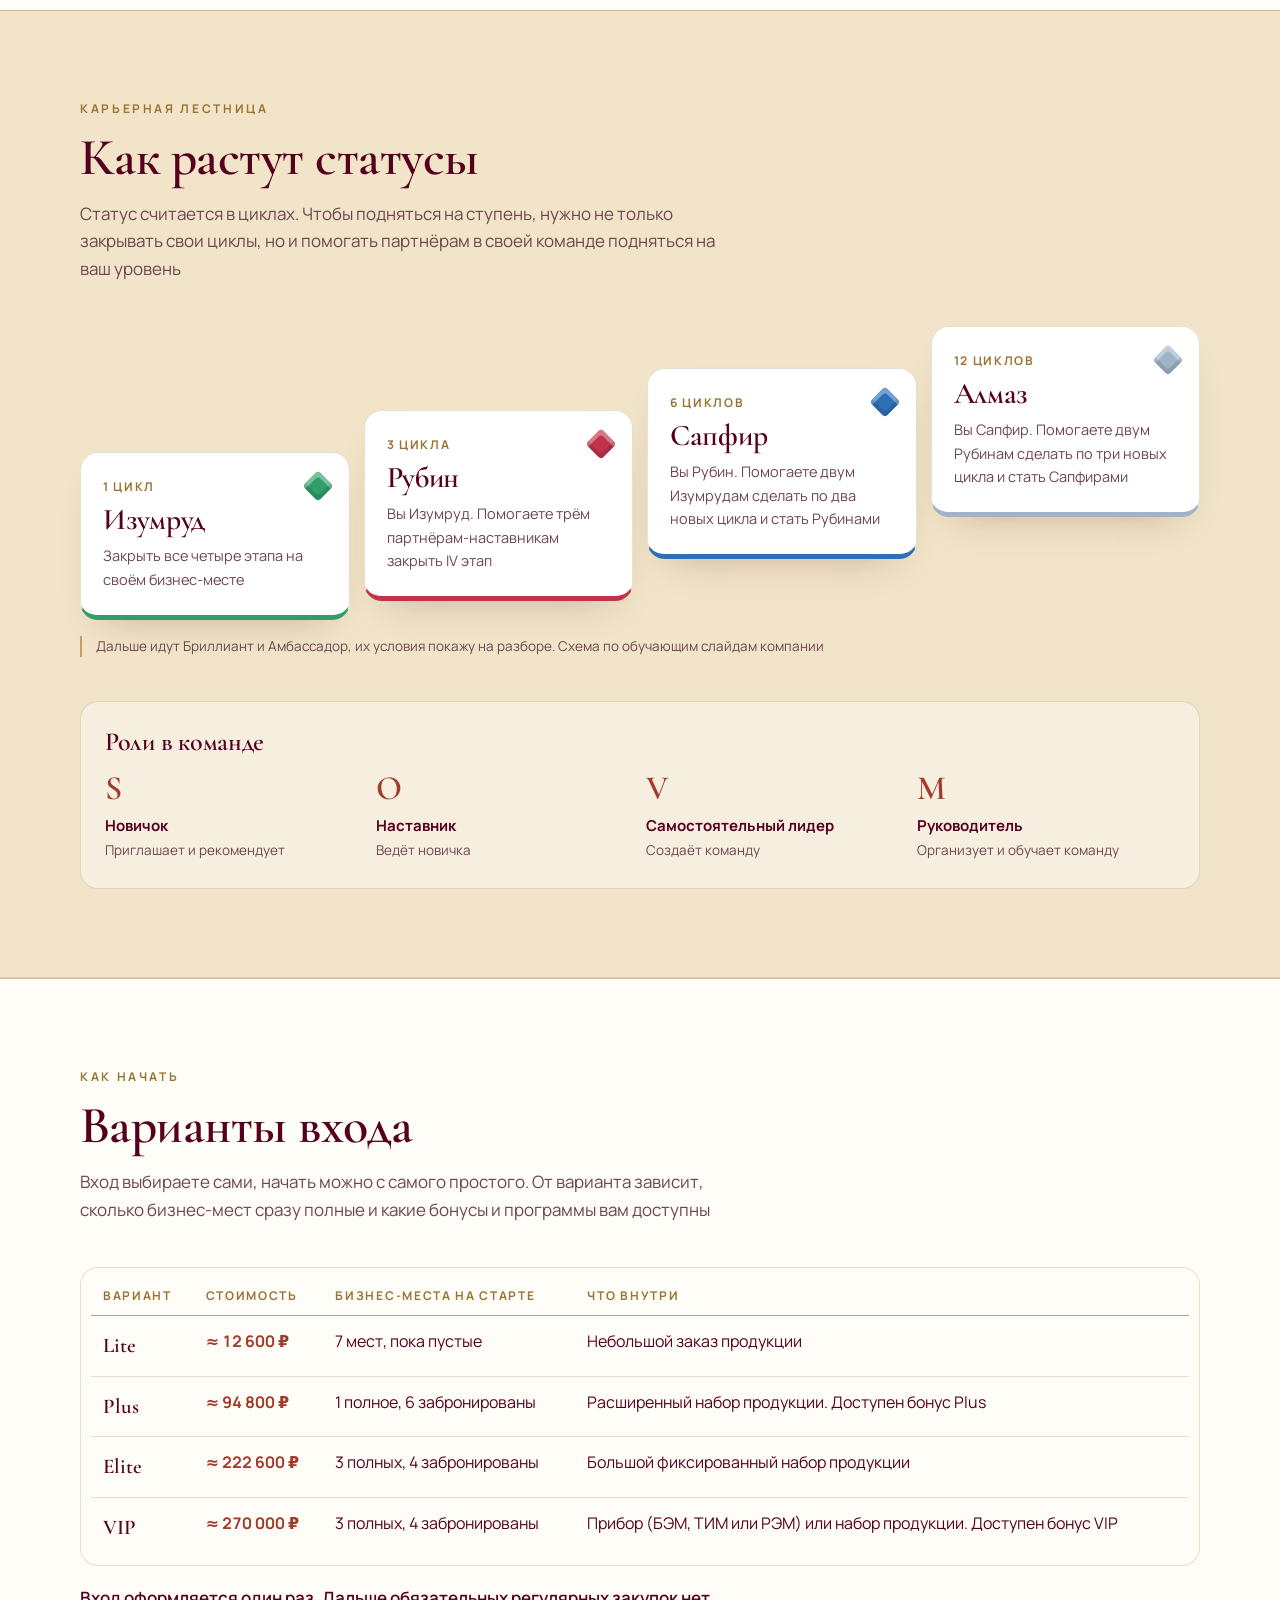
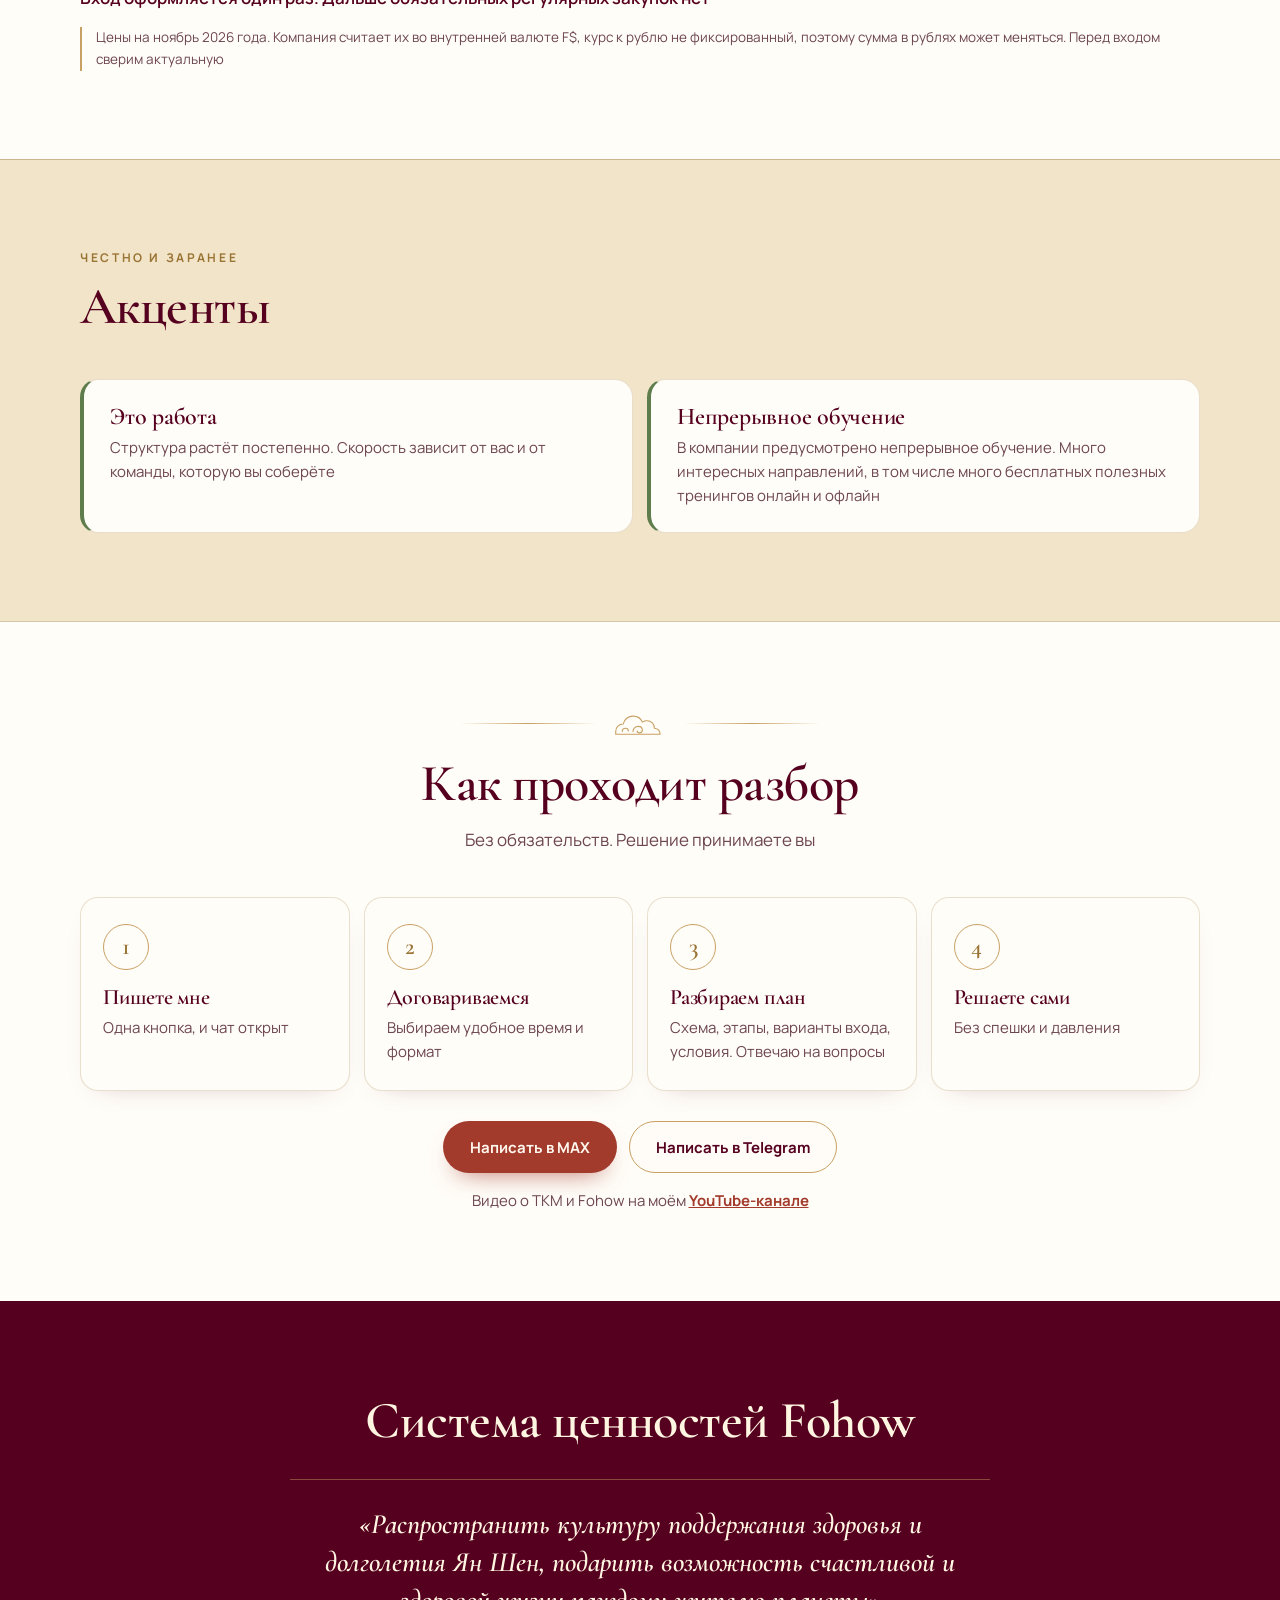
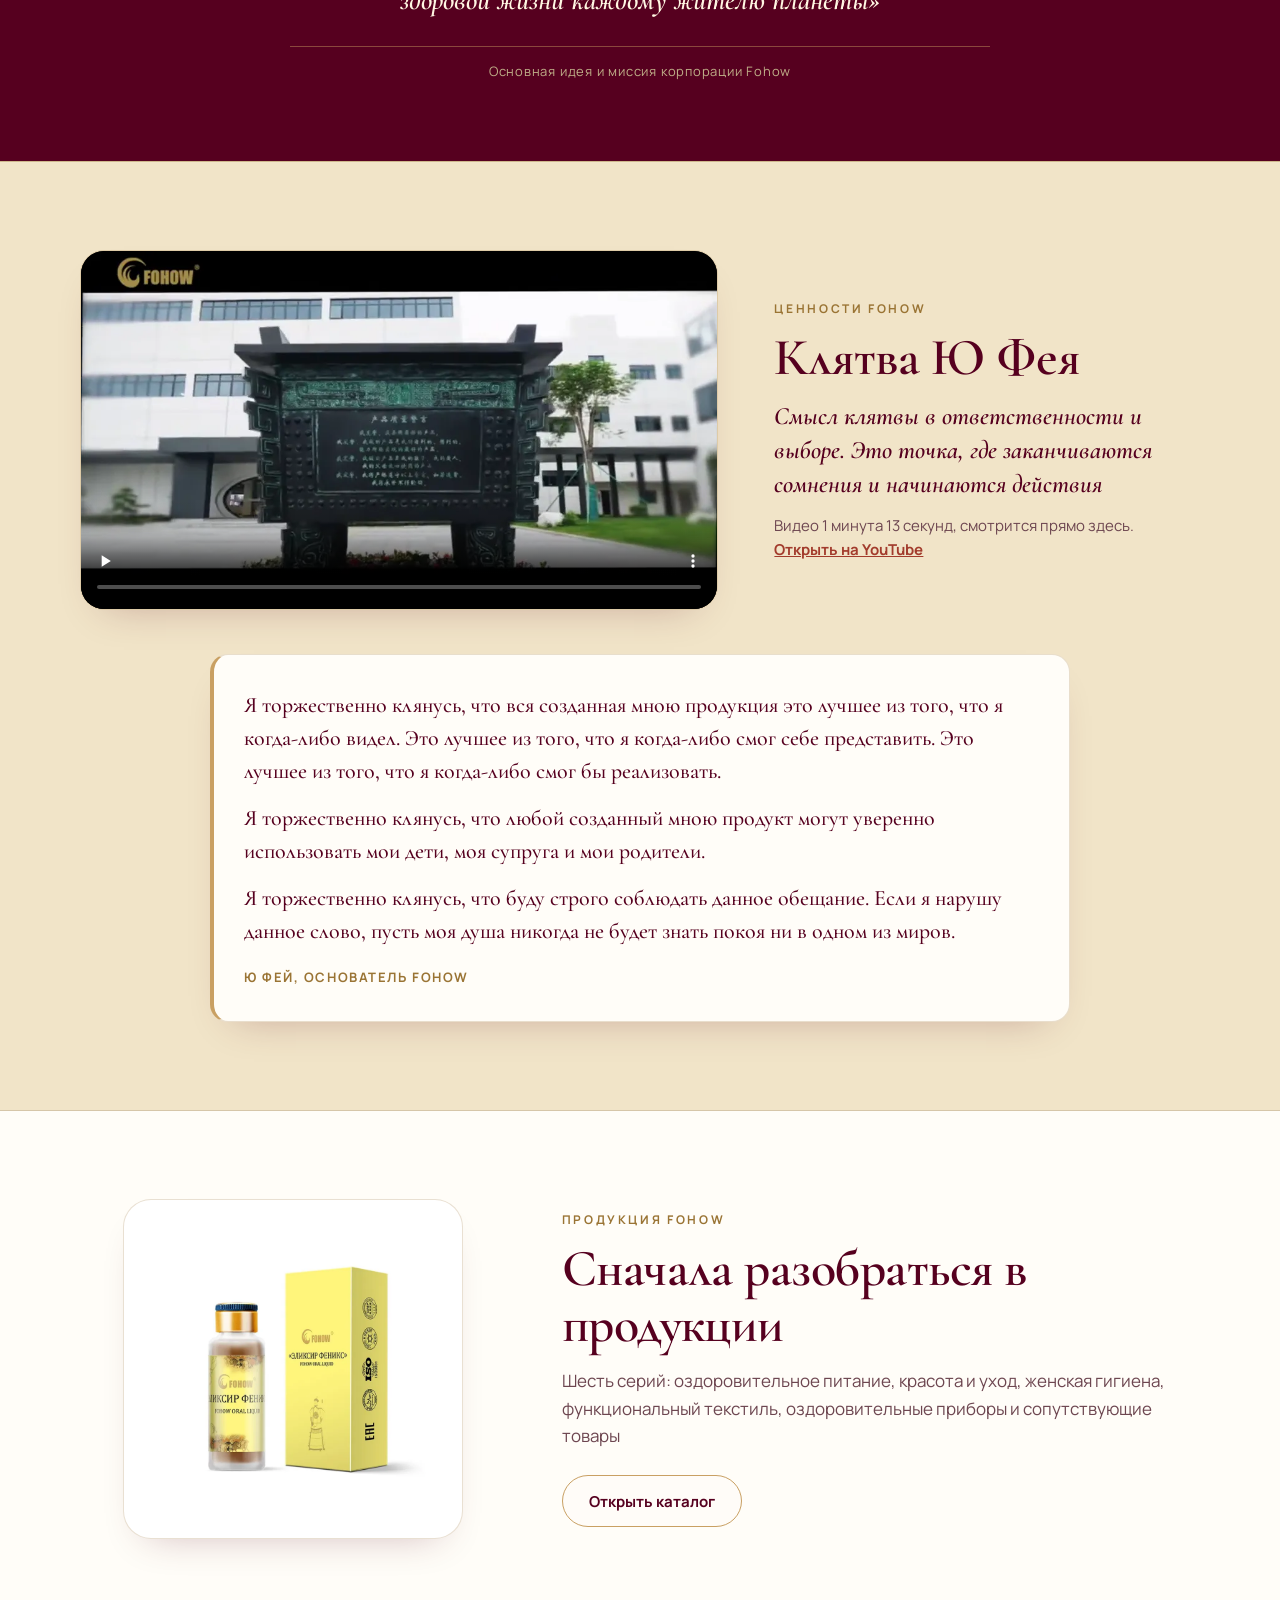
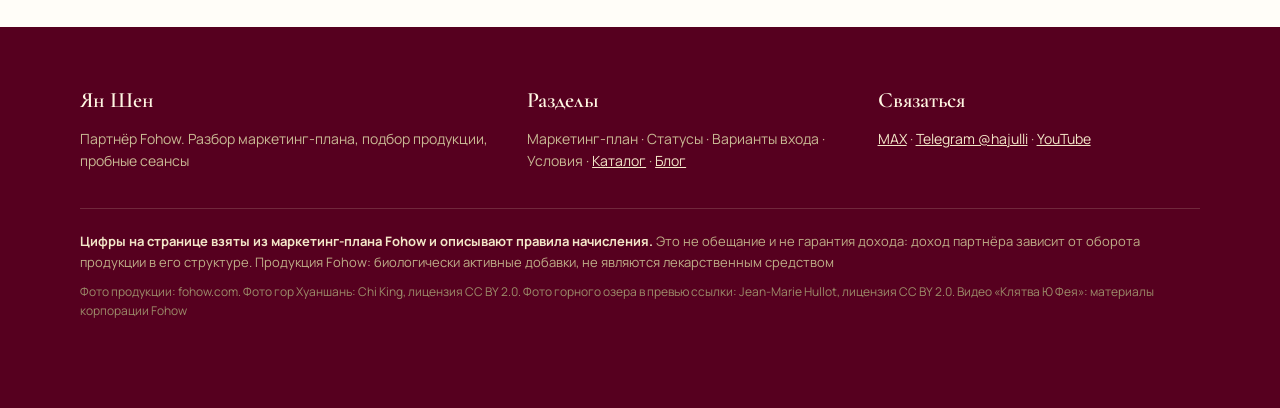
==== commit d6eecb0d: "Главная: обучение перенесено с первого экрана в блок «Акценты» (бывш. «Условия, о которых говорю сра" ====
--- a/index.html
+++ b/index.html
@@ -56,7 +56,7 @@
   <div class="wrap">
     <div class="eyebrow">Бизнес с Fohow</div>
     <h1>Разберём маркетинг-план <em>по шагам и на цифрах</em></h1>
-    <p class="lead">Покажу, за что компания начисляет вознаграждения, какие есть варианты входа и какие условия нужно выполнять. В компании предусмотрено непрерывное обучение: много интересных направлений, в том числе много бесплатных полезных тренингов онлайн и офлайн</p>
+    <p class="lead">Покажу, за что компания начисляет вознаграждения, какие есть варианты входа и какие условия нужно выполнять</p>
     <div class="actions">
       <a class="btn btn-red" href="#razbor">Написать мне</a>
       <a class="btn btn-line" href="#plan">Маркетинг-план</a>
@@ -204,10 +204,11 @@
   <div class="wrap">
     <div class="head rise">
       <div class="eyebrow">Честно и заранее</div>
-      <h2>Условия, о которых говорю сразу</h2>
+      <h2>Акценты</h2>
     </div>
     <div class="terms">
       <div class="cond rise"><h3>Это работа</h3><p>Структура растёт постепенно. Скорость зависит от вас и от команды, которую вы соберёте</p></div>
+      <div class="cond rise"><h3>Непрерывное обучение</h3><p>В компании предусмотрено непрерывное обучение. Много интересных направлений, в том числе много бесплатных полезных тренингов онлайн и офлайн</p></div>
     </div>
   </div>
 </section>
